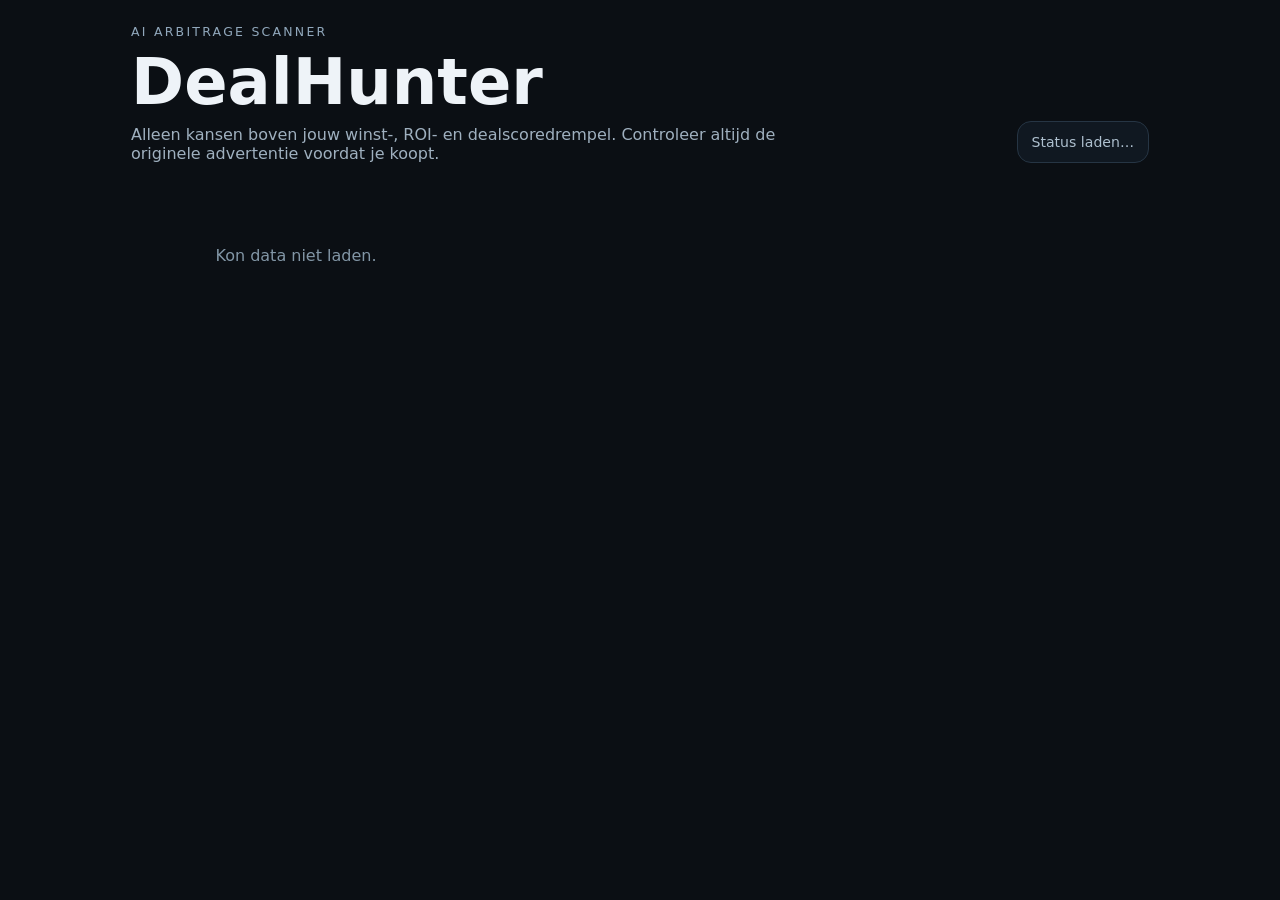
==== docs/index.html @ 93621173 "feat: add mobile DealHunter dashboard" ====
<!doctype html>
<html lang="nl">
<head>
<meta charset="utf-8">
<meta name="viewport" content="width=device-width,initial-scale=1,viewport-fit=cover">
<title>DealHunter AI</title>
<style>
:root{font-family:Inter,system-ui,-apple-system,BlinkMacSystemFont,"Segoe UI",sans-serif;color-scheme:dark;background:#0b0f14;color:#eef3f8}*{box-sizing:border-box}body{margin:0;background:#0b0f14}.wrap{max-width:1050px;margin:auto;padding:24px 16px 64px}header{display:flex;justify-content:space-between;gap:16px;align-items:end;margin-bottom:20px}.eyebrow{font-size:.78rem;text-transform:uppercase;letter-spacing:.18em;color:#91a8bc}h1{font-size:clamp(2.2rem,8vw,4rem);margin:6px 0}.sub{color:#9fb0bf;max-width:650px}.status{border:1px solid #263544;background:#101821;border-radius:14px;padding:12px 14px;color:#aec0cf;font-size:.88rem}.controls{display:flex;gap:8px;flex-wrap:wrap;margin:18px 0}.pill{border:1px solid #2c3b49;background:#111a23;color:#dce7ef;border-radius:999px;padding:9px 13px}.pill.active{background:#eef5fa;color:#10151a}.grid{display:grid;grid-template-columns:repeat(auto-fill,minmax(285px,1fr));gap:14px}.card{border:1px solid #263544;background:#121b25;border-radius:18px;padding:17px}.top{display:flex;justify-content:space-between;gap:12px}.score{font-weight:800;font-size:1.2rem;color:#78f0a4}.name{font-weight:750;margin:13px 0 4px}.match{color:#8fa3b3;font-size:.85rem}.nums{display:grid;grid-template-columns:1fr 1fr;gap:8px;margin:16px 0}.num{background:#0a1117;border-radius:12px;padding:10px}.num small{display:block;color:#8296a6}.profit{color:#78f0a4}.meta{display:flex;gap:7px;flex-wrap:wrap;font-size:.78rem;color:#9fb0bf}.badge{background:#1a2631;border-radius:999px;padding:5px 8px}.open{display:block;text-align:center;text-decoration:none;background:#eef5fa;color:#0d141a;font-weight:750;border-radius:11px;padding:11px;margin-top:15px}.empty{padding:45px 10px;text-align:center;color:#8296a6}.warn{margin-bottom:18px;border:1px solid #4a3b23;background:#231d13;color:#f4d89b;border-radius:12px;padding:11px 13px}@media(max-width:650px){header{display:block}.status{margin-top:14px;display:inline-block}}
</style>
</head>
<body><div class="wrap">
<header><div><div class="eyebrow">AI arbitrage scanner</div><h1>DealHunter</h1><div class="sub">Alleen kansen boven jouw winst-, ROI- en dealscoredrempel. Controleer altijd de originele advertentie voordat je koopt.</div></div><div class="status" id="status">Status laden…</div></header>
<div id="warning"></div><div class="controls" id="controls"></div><div class="grid" id="grid"><div class="empty">Deals laden…</div></div>
</div>
<script>
let deals=[],filter='Alles';const euro=n=>new Intl.NumberFormat('nl-NL',{style:'currency',currency:'EUR',maximumFractionDigits:0}).format(n||0);const esc=s=>String(s||'').replace(/[&<>'"]/g,c=>({'&':'&amp;','<':'&lt;','>':'&gt;',"'":'&#39;','"':'&quot;'}[c]));
function cats(){return ['Alles',...new Set(deals.map(d=>d.analysis?.category).filter(Boolean))]}
function controls(){const e=document.querySelector('#controls');e.innerHTML=cats().map(c=>`<button class="pill ${c===filter?'active':''}" data-c="${c}">${c}</button>`).join('');e.querySelectorAll('button').forEach(b=>b.onclick=()=>{filter=b.dataset.c;controls();render()})}
function render(){const rows=filter==='Alles'?deals:deals.filter(d=>d.analysis?.category===filter),e=document.querySelector('#grid');if(!rows.length){e.innerHTML='<div class="empty">Nog geen deals boven de ingestelde drempel.</div>';return}e.innerHTML=rows.map(d=>{const a=d.analysis||{};return `<article class="card"><div class="top"><span class="badge">${esc(a.category)}</span><span class="score">${a.deal_score||0}/100</span></div><div class="name">${esc(d.title)}</div><div class="match">${esc(d.matched_product)}</div><div class="nums"><div class="num"><small>Vraagprijs</small><strong>${euro(d.asking_price)}</strong></div><div class="num"><small>Waarde</small><strong>${euro(a.expected_resale)}</strong></div><div class="num"><small>Winst</small><strong class="profit">${euro(a.expected_profit)}</strong></div><div class="num"><small>ROI</small><strong>${Math.round(a.roi_percent||0)}%</strong></div></div><div class="meta"><span class="badge">Risico ${a.risk_score}/100</span><span class="badge">${esc(a.verdict)}</span><span class="badge">${a.valuation_samples||0} prijsrefs</span></div>${d.url?`<a class="open" href="${encodeURI(d.url)}" target="_blank" rel="noopener">Bekijk advertentie →</a>`:''}</article>`}).join('')}
Promise.all([fetch('./data/deals.json?'+Date.now()).then(r=>r.json()),fetch('./data/status.json?'+Date.now()).then(r=>r.json())]).then(([d,s])=>{deals=d;document.querySelector('#status').textContent=s.last_checked?`Laatste scan: ${new Date(s.last_checked).toLocaleString('nl-NL')}`:'Scanner nog niet uitgevoerd';if(s.errors?.length)document.querySelector('#warning').innerHTML=`<div class="warn">Laatste scan bevat ${s.errors.length} foutmelding(en). Bekijk Actions voor details.</div>`;controls();render()}).catch(()=>document.querySelector('#grid').innerHTML='<div class="empty">Kon data niet laden.</div>')
</script></body></html>
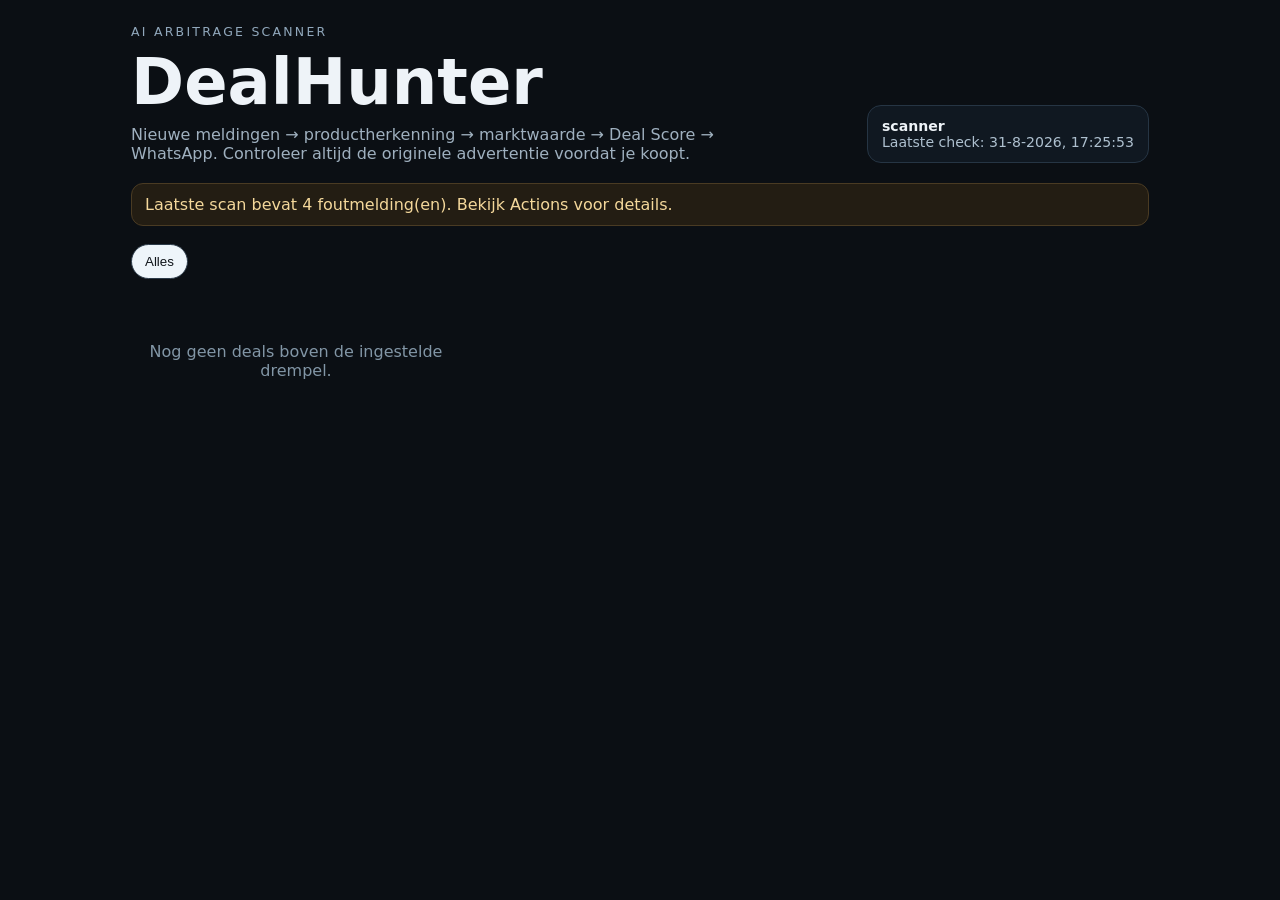
==== commit 2728dfb8: "ui: show saved-search monitor status" ====
--- a/docs/index.html
+++ b/docs/index.html
@@ -5,17 +5,17 @@
 <meta name="viewport" content="width=device-width,initial-scale=1,viewport-fit=cover">
 <title>DealHunter AI</title>
 <style>
-:root{font-family:Inter,system-ui,-apple-system,BlinkMacSystemFont,"Segoe UI",sans-serif;color-scheme:dark;background:#0b0f14;color:#eef3f8}*{box-sizing:border-box}body{margin:0;background:#0b0f14}.wrap{max-width:1050px;margin:auto;padding:24px 16px 64px}header{display:flex;justify-content:space-between;gap:16px;align-items:end;margin-bottom:20px}.eyebrow{font-size:.78rem;text-transform:uppercase;letter-spacing:.18em;color:#91a8bc}h1{font-size:clamp(2.2rem,8vw,4rem);margin:6px 0}.sub{color:#9fb0bf;max-width:650px}.status{border:1px solid #263544;background:#101821;border-radius:14px;padding:12px 14px;color:#aec0cf;font-size:.88rem}.controls{display:flex;gap:8px;flex-wrap:wrap;margin:18px 0}.pill{border:1px solid #2c3b49;background:#111a23;color:#dce7ef;border-radius:999px;padding:9px 13px}.pill.active{background:#eef5fa;color:#10151a}.grid{display:grid;grid-template-columns:repeat(auto-fill,minmax(285px,1fr));gap:14px}.card{border:1px solid #263544;background:#121b25;border-radius:18px;padding:17px}.top{display:flex;justify-content:space-between;gap:12px}.score{font-weight:800;font-size:1.2rem;color:#78f0a4}.name{font-weight:750;margin:13px 0 4px}.match{color:#8fa3b3;font-size:.85rem}.nums{display:grid;grid-template-columns:1fr 1fr;gap:8px;margin:16px 0}.num{background:#0a1117;border-radius:12px;padding:10px}.num small{display:block;color:#8296a6}.profit{color:#78f0a4}.meta{display:flex;gap:7px;flex-wrap:wrap;font-size:.78rem;color:#9fb0bf}.badge{background:#1a2631;border-radius:999px;padding:5px 8px}.open{display:block;text-align:center;text-decoration:none;background:#eef5fa;color:#0d141a;font-weight:750;border-radius:11px;padding:11px;margin-top:15px}.empty{padding:45px 10px;text-align:center;color:#8296a6}.warn{margin-bottom:18px;border:1px solid #4a3b23;background:#231d13;color:#f4d89b;border-radius:12px;padding:11px 13px}@media(max-width:650px){header{display:block}.status{margin-top:14px;display:inline-block}}
+:root{font-family:Inter,system-ui,-apple-system,BlinkMacSystemFont,"Segoe UI",sans-serif;color-scheme:dark;background:#0b0f14;color:#eef3f8}*{box-sizing:border-box}body{margin:0;background:#0b0f14}.wrap{max-width:1050px;margin:auto;padding:24px 16px 64px}header{display:flex;justify-content:space-between;gap:16px;align-items:end;margin-bottom:20px}.eyebrow{font-size:.78rem;text-transform:uppercase;letter-spacing:.18em;color:#91a8bc}h1{font-size:clamp(2.2rem,8vw,4rem);margin:6px 0}.sub{color:#9fb0bf;max-width:650px}.status{border:1px solid #263544;background:#101821;border-radius:14px;padding:12px 14px;color:#aec0cf;font-size:.88rem}.status strong{color:#eef3f8}.controls{display:flex;gap:8px;flex-wrap:wrap;margin:18px 0}.pill{border:1px solid #2c3b49;background:#111a23;color:#dce7ef;border-radius:999px;padding:9px 13px}.pill.active{background:#eef5fa;color:#10151a}.grid{display:grid;grid-template-columns:repeat(auto-fill,minmax(285px,1fr));gap:14px}.card{border:1px solid #263544;background:#121b25;border-radius:18px;padding:17px}.top{display:flex;justify-content:space-between;gap:12px}.score{font-weight:800;font-size:1.2rem;color:#78f0a4}.name{font-weight:750;margin:13px 0 4px}.match{color:#8fa3b3;font-size:.85rem}.nums{display:grid;grid-template-columns:1fr 1fr;gap:8px;margin:16px 0}.num{background:#0a1117;border-radius:12px;padding:10px}.num small{display:block;color:#8296a6}.profit{color:#78f0a4}.meta{display:flex;gap:7px;flex-wrap:wrap;font-size:.78rem;color:#9fb0bf}.badge{background:#1a2631;border-radius:999px;padding:5px 8px}.open{display:block;text-align:center;text-decoration:none;background:#eef5fa;color:#0d141a;font-weight:750;border-radius:11px;padding:11px;margin-top:15px}.empty{padding:45px 10px;text-align:center;color:#8296a6}.warn{margin-bottom:18px;border:1px solid #4a3b23;background:#231d13;color:#f4d89b;border-radius:12px;padding:11px 13px}.ok{margin-bottom:18px;border:1px solid #244234;background:#102119;color:#a9e9bf;border-radius:12px;padding:11px 13px}@media(max-width:650px){header{display:block}.status{margin-top:14px;display:inline-block}}
 </style>
 </head>
 <body><div class="wrap">
-<header><div><div class="eyebrow">AI arbitrage scanner</div><h1>DealHunter</h1><div class="sub">Alleen kansen boven jouw winst-, ROI- en dealscoredrempel. Controleer altijd de originele advertentie voordat je koopt.</div></div><div class="status" id="status">Status laden…</div></header>
+<header><div><div class="eyebrow">AI arbitrage scanner</div><h1>DealHunter</h1><div class="sub">Nieuwe meldingen → productherkenning → marktwaarde → Deal Score → WhatsApp. Controleer altijd de originele advertentie voordat je koopt.</div></div><div class="status" id="status">Status laden…</div></header>
 <div id="warning"></div><div class="controls" id="controls"></div><div class="grid" id="grid"><div class="empty">Deals laden…</div></div>
 </div>
 <script>
 let deals=[],filter='Alles';const euro=n=>new Intl.NumberFormat('nl-NL',{style:'currency',currency:'EUR',maximumFractionDigits:0}).format(n||0);const esc=s=>String(s||'').replace(/[&<>'"]/g,c=>({'&':'&amp;','<':'&lt;','>':'&gt;',"'":'&#39;','"':'&quot;'}[c]));
 function cats(){return ['Alles',...new Set(deals.map(d=>d.analysis?.category).filter(Boolean))]}
 function controls(){const e=document.querySelector('#controls');e.innerHTML=cats().map(c=>`<button class="pill ${c===filter?'active':''}" data-c="${c}">${c}</button>`).join('');e.querySelectorAll('button').forEach(b=>b.onclick=()=>{filter=b.dataset.c;controls();render()})}
-function render(){const rows=filter==='Alles'?deals:deals.filter(d=>d.analysis?.category===filter),e=document.querySelector('#grid');if(!rows.length){e.innerHTML='<div class="empty">Nog geen deals boven de ingestelde drempel.</div>';return}e.innerHTML=rows.map(d=>{const a=d.analysis||{};return `<article class="card"><div class="top"><span class="badge">${esc(a.category)}</span><span class="score">${a.deal_score||0}/100</span></div><div class="name">${esc(d.title)}</div><div class="match">${esc(d.matched_product)}</div><div class="nums"><div class="num"><small>Vraagprijs</small><strong>${euro(d.asking_price)}</strong></div><div class="num"><small>Waarde</small><strong>${euro(a.expected_resale)}</strong></div><div class="num"><small>Winst</small><strong class="profit">${euro(a.expected_profit)}</strong></div><div class="num"><small>ROI</small><strong>${Math.round(a.roi_percent||0)}%</strong></div></div><div class="meta"><span class="badge">Risico ${a.risk_score}/100</span><span class="badge">${esc(a.verdict)}</span><span class="badge">${a.valuation_samples||0} prijsrefs</span></div>${d.url?`<a class="open" href="${encodeURI(d.url)}" target="_blank" rel="noopener">Bekijk advertentie →</a>`:''}</article>`}).join('')}
-Promise.all([fetch('./data/deals.json?'+Date.now()).then(r=>r.json()),fetch('./data/status.json?'+Date.now()).then(r=>r.json())]).then(([d,s])=>{deals=d;document.querySelector('#status').textContent=s.last_checked?`Laatste scan: ${new Date(s.last_checked).toLocaleString('nl-NL')}`:'Scanner nog niet uitgevoerd';if(s.errors?.length)document.querySelector('#warning').innerHTML=`<div class="warn">Laatste scan bevat ${s.errors.length} foutmelding(en). Bekijk Actions voor details.</div>`;controls();render()}).catch(()=>document.querySelector('#grid').innerHTML='<div class="empty">Kon data niet laden.</div>')
+function render(){const rows=filter==='Alles'?deals:deals.filter(d=>d.analysis?.category===filter),e=document.querySelector('#grid');if(!rows.length){e.innerHTML='<div class="empty">Nog geen deals boven de ingestelde drempel.</div>';return}e.innerHTML=rows.map(d=>{const a=d.analysis||{};return `<article class="card"><div class="top"><span class="badge">${esc(a.category)}</span><span class="score">${a.deal_score||0}/100</span></div><div class="name">${esc(d.title)}</div><div class="match">${esc(d.matched_product)}</div><div class="nums"><div class="num"><small>Vraagprijs</small><strong>${euro(d.asking_price)}</strong></div><div class="num"><small>Waarde</small><strong>${euro(a.expected_resale)}</strong></div><div class="num"><small>Winst</small><strong class="profit">${euro(a.expected_profit)}</strong></div><div class="num"><small>ROI</small><strong>${Math.round(a.roi_percent||0)}%</strong></div></div><div class="meta"><span class="badge">Risico ${a.risk_score}/100</span><span class="badge">${esc(a.verdict)}</span><span class="badge">${a.valuation_samples||0} prijsrefs</span>${d.source?`<span class="badge">${esc(d.source)}</span>`:''}</div>${d.url?`<a class="open" href="${encodeURI(d.url)}" target="_blank" rel="noopener">Bekijk advertentie →</a>`:''}</article>`}).join('')}
+Promise.all([fetch('./data/deals.json?'+Date.now()).then(r=>r.json()),fetch('./data/status.json?'+Date.now()).then(r=>r.json())]).then(([d,s])=>{deals=d;const when=s.last_checked?new Date(s.last_checked).toLocaleString('nl-NL'):'nog niet';const src=s.configured_sources?Object.entries(s.configured_sources).filter(([,v])=>v).map(([k])=>k.toUpperCase()).join(' + '):'';document.querySelector('#status').innerHTML=`<strong>${esc(s.mode||'scanner')}</strong><br>Laatste check: ${esc(when)}${src?`<br>Bron: ${esc(src)}`:''}`;if(s.errors?.length){document.querySelector('#warning').innerHTML=`<div class="warn">Laatste scan bevat ${s.errors.length} foutmelding(en). Bekijk Actions voor details.</div>`}else if(s.mode==='saved-search-monitor'&&!src){document.querySelector('#warning').innerHTML='<div class="warn">Saved-search monitor staat klaar, maar er is nog geen mailbox of RSS-feed gekoppeld.</div>'}else if(s.mode==='saved-search-monitor'){document.querySelector('#warning').innerHTML=`<div class="ok">Monitor actief. Nieuwe bronitems: ${s.new_source_items||0}. Nog niet automatisch te prijzen: ${s.unscored_candidates||0}.</div>`}controls();render()}).catch(()=>document.querySelector('#grid').innerHTML='<div class="empty">Kon data niet laden.</div>')
 </script></body></html>
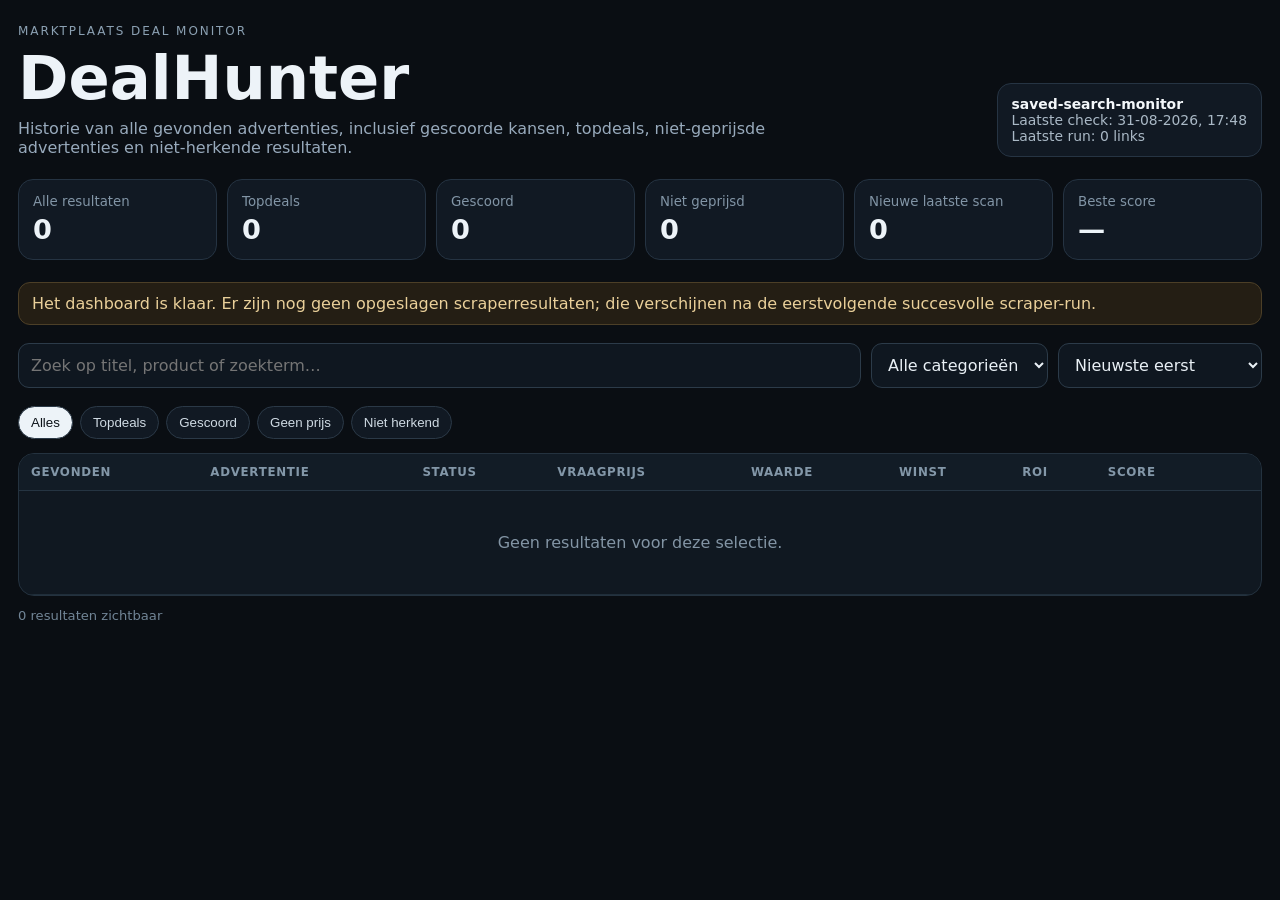
==== commit b6be8951: "feat: upgrade dashboard to show complete result history" ====
--- a/docs/index.html
+++ b/docs/index.html
@@ -3,19 +3,31 @@
 <head>
 <meta charset="utf-8">
 <meta name="viewport" content="width=device-width,initial-scale=1,viewport-fit=cover">
-<title>DealHunter AI</title>
+<title>DealHunter Dashboard</title>
 <style>
-:root{font-family:Inter,system-ui,-apple-system,BlinkMacSystemFont,"Segoe UI",sans-serif;color-scheme:dark;background:#0b0f14;color:#eef3f8}*{box-sizing:border-box}body{margin:0;background:#0b0f14}.wrap{max-width:1050px;margin:auto;padding:24px 16px 64px}header{display:flex;justify-content:space-between;gap:16px;align-items:end;margin-bottom:20px}.eyebrow{font-size:.78rem;text-transform:uppercase;letter-spacing:.18em;color:#91a8bc}h1{font-size:clamp(2.2rem,8vw,4rem);margin:6px 0}.sub{color:#9fb0bf;max-width:650px}.status{border:1px solid #263544;background:#101821;border-radius:14px;padding:12px 14px;color:#aec0cf;font-size:.88rem}.status strong{color:#eef3f8}.controls{display:flex;gap:8px;flex-wrap:wrap;margin:18px 0}.pill{border:1px solid #2c3b49;background:#111a23;color:#dce7ef;border-radius:999px;padding:9px 13px}.pill.active{background:#eef5fa;color:#10151a}.grid{display:grid;grid-template-columns:repeat(auto-fill,minmax(285px,1fr));gap:14px}.card{border:1px solid #263544;background:#121b25;border-radius:18px;padding:17px}.top{display:flex;justify-content:space-between;gap:12px}.score{font-weight:800;font-size:1.2rem;color:#78f0a4}.name{font-weight:750;margin:13px 0 4px}.match{color:#8fa3b3;font-size:.85rem}.nums{display:grid;grid-template-columns:1fr 1fr;gap:8px;margin:16px 0}.num{background:#0a1117;border-radius:12px;padding:10px}.num small{display:block;color:#8296a6}.profit{color:#78f0a4}.meta{display:flex;gap:7px;flex-wrap:wrap;font-size:.78rem;color:#9fb0bf}.badge{background:#1a2631;border-radius:999px;padding:5px 8px}.open{display:block;text-align:center;text-decoration:none;background:#eef5fa;color:#0d141a;font-weight:750;border-radius:11px;padding:11px;margin-top:15px}.empty{padding:45px 10px;text-align:center;color:#8296a6}.warn{margin-bottom:18px;border:1px solid #4a3b23;background:#231d13;color:#f4d89b;border-radius:12px;padding:11px 13px}.ok{margin-bottom:18px;border:1px solid #244234;background:#102119;color:#a9e9bf;border-radius:12px;padding:11px 13px}@media(max-width:650px){header{display:block}.status{margin-top:14px;display:inline-block}}
+:root{font-family:Inter,system-ui,-apple-system,BlinkMacSystemFont,"Segoe UI",sans-serif;color-scheme:dark;background:#0a0e13;color:#edf3f8}*{box-sizing:border-box}body{margin:0;background:#0a0e13}.wrap{max-width:1400px;margin:auto;padding:24px 18px 72px}.eyebrow{text-transform:uppercase;letter-spacing:.16em;font-size:.75rem;color:#8ba0b2}h1{font-size:clamp(2.1rem,6vw,3.8rem);margin:5px 0 6px}.sub{color:#98aabc;max-width:760px}header{display:flex;justify-content:space-between;gap:20px;align-items:end}.status{background:#111923;border:1px solid #263443;border-radius:14px;padding:12px 14px;color:#aab9c6;min-width:250px;font-size:.87rem}.status strong{color:#f3f7fa}.stats{display:grid;grid-template-columns:repeat(6,1fr);gap:10px;margin:22px 0}.stat{border:1px solid #253342;background:#111923;border-radius:15px;padding:14px}.stat small{display:block;color:#8295a6}.stat strong{display:block;font-size:1.7rem;margin-top:5px}.toolbar{display:grid;grid-template-columns:minmax(230px,1fr) auto auto;gap:10px;margin:18px 0}.input,.select{width:100%;border:1px solid #2c3b49;background:#0f1720;color:#eaf1f6;border-radius:11px;padding:11px 12px;font:inherit}.tabs{display:flex;gap:7px;flex-wrap:wrap;margin-bottom:14px}.tab{border:1px solid #2b3947;background:#111923;color:#cfdae3;border-radius:999px;padding:8px 12px;cursor:pointer}.tab.active{background:#edf3f8;color:#0d1319}.notice{border:1px solid #4c3f27;background:#241e14;color:#ead09a;border-radius:12px;padding:11px 13px;margin:14px 0}.tablewrap{border:1px solid #24323f;border-radius:16px;overflow:auto;background:#101821}table{width:100%;border-collapse:collapse;min-width:1030px}th{position:sticky;top:0;background:#121c26;text-align:left;color:#8397a8;font-size:.74rem;text-transform:uppercase;letter-spacing:.06em;padding:11px 12px;border-bottom:1px solid #253442}td{padding:12px;border-bottom:1px solid #202e3a;vertical-align:top}.title{font-weight:700;max-width:360px}.muted{color:#8598a8;font-size:.82rem;margin-top:4px}.num{white-space:nowrap}.profit{font-weight:800}.positive{color:#75e8a0}.negative{color:#ef9a9a}.badge{display:inline-block;border-radius:999px;background:#1c2935;padding:5px 8px;color:#aec0ce;font-size:.76rem;white-space:nowrap}.deal{background:#123422;color:#91f0b2}.unpriced{background:#332a17;color:#ead092}.unknown{background:#30202a;color:#e0a9c7}.link{display:inline-block;text-decoration:none;background:#edf3f8;color:#0d141a;border-radius:9px;padding:8px 10px;font-weight:700;white-space:nowrap}.empty{text-align:center;color:#8395a5;padding:42px}.foot{margin-top:12px;color:#718596;font-size:.82rem}.mobilecards{display:none}.card{border:1px solid #263443;background:#111923;border-radius:16px;padding:14px;margin-bottom:10px}.cardtop{display:flex;justify-content:space-between;gap:8px}.card h3{font-size:1rem;margin:10px 0 4px}.cardnums{display:grid;grid-template-columns:repeat(2,1fr);gap:7px;margin:11px 0}.box{background:#0b1219;border-radius:10px;padding:9px}.box small{display:block;color:#7f93a4}.box strong{display:block;margin-top:2px}@media(max-width:900px){header{display:block}.status{margin-top:14px;min-width:0}.stats{grid-template-columns:repeat(3,1fr)}.toolbar{grid-template-columns:1fr 1fr}.toolbar .input{grid-column:1/-1}.tablewrap{display:none}.mobilecards{display:block}}@media(max-width:520px){.stats{grid-template-columns:repeat(2,1fr)}.wrap{padding-left:12px;padding-right:12px}}
 </style>
 </head>
 <body><div class="wrap">
-<header><div><div class="eyebrow">AI arbitrage scanner</div><h1>DealHunter</h1><div class="sub">Nieuwe meldingen → productherkenning → marktwaarde → Deal Score → WhatsApp. Controleer altijd de originele advertentie voordat je koopt.</div></div><div class="status" id="status">Status laden…</div></header>
-<div id="warning"></div><div class="controls" id="controls"></div><div class="grid" id="grid"><div class="empty">Deals laden…</div></div>
+<header><div><div class="eyebrow">Marktplaats deal monitor</div><h1>DealHunter</h1><div class="sub">Historie van alle gevonden advertenties, inclusief gescoorde kansen, topdeals, niet-geprijsde advertenties en niet-herkende resultaten.</div></div><div class="status" id="status">Status laden…</div></header>
+<div class="stats"><div class="stat"><small>Alle resultaten</small><strong id="stTotal">0</strong></div><div class="stat"><small>Topdeals</small><strong id="stDeals">0</strong></div><div class="stat"><small>Gescoord</small><strong id="stScored">0</strong></div><div class="stat"><small>Niet geprijsd</small><strong id="stUnpriced">0</strong></div><div class="stat"><small>Nieuwe laatste scan</small><strong id="stNew">0</strong></div><div class="stat"><small>Beste score</small><strong id="stBest">—</strong></div></div>
+<div id="notice"></div>
+<div class="toolbar"><input class="input" id="search" placeholder="Zoek op titel, product of zoekterm…"><select class="select" id="category"><option value="Alles">Alle categorieën</option></select><select class="select" id="sort"><option value="newest">Nieuwste eerst</option><option value="score">Hoogste Deal Score</option><option value="profit">Hoogste winst</option><option value="price-low">Laagste prijs</option></select></div>
+<div class="tabs" id="tabs"></div>
+<div class="tablewrap"><table><thead><tr><th>Gevonden</th><th>Advertentie</th><th>Status</th><th>Vraagprijs</th><th>Waarde</th><th>Winst</th><th>ROI</th><th>Score</th><th></th></tr></thead><tbody id="tbody"></tbody></table></div>
+<div class="mobilecards" id="cards"></div><div class="foot" id="foot"></div>
 </div>
 <script>
-let deals=[],filter='Alles';const euro=n=>new Intl.NumberFormat('nl-NL',{style:'currency',currency:'EUR',maximumFractionDigits:0}).format(n||0);const esc=s=>String(s||'').replace(/[&<>'"]/g,c=>({'&':'&amp;','<':'&lt;','>':'&gt;',"'":'&#39;','"':'&quot;'}[c]));
-function cats(){return ['Alles',...new Set(deals.map(d=>d.analysis?.category).filter(Boolean))]}
-function controls(){const e=document.querySelector('#controls');e.innerHTML=cats().map(c=>`<button class="pill ${c===filter?'active':''}" data-c="${c}">${c}</button>`).join('');e.querySelectorAll('button').forEach(b=>b.onclick=()=>{filter=b.dataset.c;controls();render()})}
-function render(){const rows=filter==='Alles'?deals:deals.filter(d=>d.analysis?.category===filter),e=document.querySelector('#grid');if(!rows.length){e.innerHTML='<div class="empty">Nog geen deals boven de ingestelde drempel.</div>';return}e.innerHTML=rows.map(d=>{const a=d.analysis||{};return `<article class="card"><div class="top"><span class="badge">${esc(a.category)}</span><span class="score">${a.deal_score||0}/100</span></div><div class="name">${esc(d.title)}</div><div class="match">${esc(d.matched_product)}</div><div class="nums"><div class="num"><small>Vraagprijs</small><strong>${euro(d.asking_price)}</strong></div><div class="num"><small>Waarde</small><strong>${euro(a.expected_resale)}</strong></div><div class="num"><small>Winst</small><strong class="profit">${euro(a.expected_profit)}</strong></div><div class="num"><small>ROI</small><strong>${Math.round(a.roi_percent||0)}%</strong></div></div><div class="meta"><span class="badge">Risico ${a.risk_score}/100</span><span class="badge">${esc(a.verdict)}</span><span class="badge">${a.valuation_samples||0} prijsrefs</span>${d.source?`<span class="badge">${esc(d.source)}</span>`:''}</div>${d.url?`<a class="open" href="${encodeURI(d.url)}" target="_blank" rel="noopener">Bekijk advertentie →</a>`:''}</article>`}).join('')}
-Promise.all([fetch('./data/deals.json?'+Date.now()).then(r=>r.json()),fetch('./data/status.json?'+Date.now()).then(r=>r.json())]).then(([d,s])=>{deals=d;const when=s.last_checked?new Date(s.last_checked).toLocaleString('nl-NL'):'nog niet';const src=s.configured_sources?Object.entries(s.configured_sources).filter(([,v])=>v).map(([k])=>k.toUpperCase()).join(' + '):'';document.querySelector('#status').innerHTML=`<strong>${esc(s.mode||'scanner')}</strong><br>Laatste check: ${esc(when)}${src?`<br>Bron: ${esc(src)}`:''}`;if(s.errors?.length){document.querySelector('#warning').innerHTML=`<div class="warn">Laatste scan bevat ${s.errors.length} foutmelding(en). Bekijk Actions voor details.</div>`}else if(s.mode==='saved-search-monitor'&&!src){document.querySelector('#warning').innerHTML='<div class="warn">Saved-search monitor staat klaar, maar er is nog geen mailbox of RSS-feed gekoppeld.</div>'}else if(s.mode==='saved-search-monitor'){document.querySelector('#warning').innerHTML=`<div class="ok">Monitor actief. Nieuwe bronitems: ${s.new_source_items||0}. Nog niet automatisch te prijzen: ${s.unscored_candidates||0}.</div>`}controls();render()}).catch(()=>document.querySelector('#grid').innerHTML='<div class="empty">Kon data niet laden.</div>')
+let results=[],status={},active='all';
+const euro=n=>n==null?'—':new Intl.NumberFormat('nl-NL',{style:'currency',currency:'EUR',maximumFractionDigits:0}).format(n);
+const esc=s=>String(s??'').replace(/[&<>'"]/g,c=>({'&':'&amp;','<':'&lt;','>':'&gt;',"'":'&#39;','"':'&quot;'}[c]));
+const date=s=>s?new Date(s).toLocaleString('nl-NL',{dateStyle:'short',timeStyle:'short'}):'—';
+function badge(r){if(r.is_deal)return '<span class="badge deal">TOPDEAL</span>';if(r.result_status==='scored')return '<span class="badge">Gescoord</span>';if(r.result_status==='unpriced')return '<span class="badge unpriced">Geen vaste prijs</span>';if(r.result_status==='unrecognized')return '<span class="badge unknown">Niet herkend</span>';return `<span class="badge">${esc(r.result_status||'nieuw')}</span>`}
+function statsRender(){const scored=results.filter(r=>r.analysis),deals=results.filter(r=>r.is_deal),unpriced=results.filter(r=>r.result_status==='unpriced'),best=Math.max(0,...scored.map(r=>r.analysis?.deal_score||0));document.querySelector('#stTotal').textContent=results.length;document.querySelector('#stDeals').textContent=deals.length;document.querySelector('#stScored').textContent=scored.length;document.querySelector('#stUnpriced').textContent=unpriced.length;document.querySelector('#stNew').textContent=status.new_ads_seen||status.new_results_saved||0;document.querySelector('#stBest').textContent=best?best+'/100':'—'}
+function tabsRender(){const defs=[['all','Alles'],['deal','Topdeals'],['scored','Gescoord'],['unpriced','Geen prijs'],['unrecognized','Niet herkend']];document.querySelector('#tabs').innerHTML=defs.map(([k,l])=>`<button class="tab ${active===k?'active':''}" data-k="${k}">${l}</button>`).join('');document.querySelectorAll('.tab').forEach(b=>b.onclick=()=>{active=b.dataset.k;tabsRender();render()})}
+function categories(){const vals=[...new Set(results.map(r=>r.analysis?.category||r.category_hint).filter(Boolean))].sort();document.querySelector('#category').innerHTML='<option value="Alles">Alle categorieën</option>'+vals.map(v=>`<option value="${esc(v)}">${esc(v)}</option>`).join('')}
+function filtered(){const q=document.querySelector('#search').value.trim().toLowerCase(),cat=document.querySelector('#category').value,sort=document.querySelector('#sort').value;let rows=results.filter(r=>active==='all'||(active==='deal'&&r.is_deal)||(active==='scored'&&r.analysis)||(active==='unpriced'&&r.result_status==='unpriced')||(active==='unrecognized'&&r.result_status==='unrecognized'));if(q)rows=rows.filter(r=>[r.title,r.matched_product,r.query,r.description].some(x=>String(x||'').toLowerCase().includes(q)));if(cat!=='Alles')rows=rows.filter(r=>(r.analysis?.category||r.category_hint)===cat);rows=[...rows];if(sort==='score')rows.sort((a,b)=>(b.analysis?.deal_score||-1)-(a.analysis?.deal_score||-1));else if(sort==='profit')rows.sort((a,b)=>(b.analysis?.expected_profit||-99999)-(a.analysis?.expected_profit||-99999));else if(sort==='price-low')rows.sort((a,b)=>(a.asking_price??9999999)-(b.asking_price??9999999));else rows.sort((a,b)=>String(b.found_at||'').localeCompare(String(a.found_at||'')));return rows}
+function render(){const rows=filtered();const tbody=document.querySelector('#tbody'),cards=document.querySelector('#cards');if(!rows.length){tbody.innerHTML='<tr><td colspan="9" class="empty">Geen resultaten voor deze selectie.</td></tr>';cards.innerHTML='<div class="empty">Geen resultaten voor deze selectie.</div>';document.querySelector('#foot').textContent='0 resultaten zichtbaar';return}tbody.innerHTML=rows.map(r=>{const a=r.analysis||{},p=a.expected_profit;return `<tr><td class="num">${esc(date(r.found_at))}<div class="muted">${esc(r.query||'')}</div></td><td><div class="title">${esc(r.title)}</div><div class="muted">${esc(r.matched_product||'Niet automatisch herkend')}</div></td><td>${badge(r)}</td><td class="num">${euro(r.asking_price)}</td><td class="num">${euro(a.expected_resale)}</td><td class="num profit ${p>0?'positive':p<0?'negative':''}">${euro(p)}</td><td class="num">${a.roi_percent!=null?Math.round(a.roi_percent)+'%':'—'}</td><td class="num">${a.deal_score!=null?`<strong>${a.deal_score}/100</strong>`:'—'}</td><td>${r.url?`<a class="link" href="${encodeURI(r.url)}" target="_blank" rel="noopener">Open →</a>`:''}</td></tr>`}).join('');cards.innerHTML=rows.map(r=>{const a=r.analysis||{},p=a.expected_profit;return `<article class="card"><div class="cardtop">${badge(r)}<strong>${a.deal_score!=null?a.deal_score+'/100':'—'}</strong></div><h3>${esc(r.title)}</h3><div class="muted">${esc(r.matched_product||r.query||'Niet herkend')} · ${esc(date(r.found_at))}</div><div class="cardnums"><div class="box"><small>Vraagprijs</small><strong>${euro(r.asking_price)}</strong></div><div class="box"><small>Waarde</small><strong>${euro(a.expected_resale)}</strong></div><div class="box"><small>Winst</small><strong class="${p>0?'positive':p<0?'negative':''}">${euro(p)}</strong></div><div class="box"><small>ROI</small><strong>${a.roi_percent!=null?Math.round(a.roi_percent)+'%':'—'}</strong></div></div>${r.url?`<a class="link" href="${encodeURI(r.url)}" target="_blank" rel="noopener">Bekijk advertentie →</a>`:''}</article>`}).join('');document.querySelector('#foot').textContent=`${rows.length} van ${results.length} opgeslagen resultaten zichtbaar`}
+async function load(){const stamp=Date.now();try{const [rr,sr]=await Promise.all([fetch('./data/results.json?'+stamp).then(r=>r.ok?r.json():[]),fetch('./data/status.json?'+stamp).then(r=>r.ok?r.json():{})]);results=Array.isArray(rr)?rr:[];status=sr||{};const when=status.last_checked?date(status.last_checked):'nog niet uitgevoerd';document.querySelector('#status').innerHTML=`<strong>${esc(status.mode||'DealHunter')}</strong><br>Laatste check: ${esc(when)}<br>Laatste run: ${status.links_fetched||0} links`;if(status.errors?.length)document.querySelector('#notice').innerHTML=`<div class="notice">Laatste run bevat ${status.errors.length} foutmelding(en). Bekijk GitHub Actions voor details.</div>`;else if(!results.length)document.querySelector('#notice').innerHTML='<div class="notice">Het dashboard is klaar. Er zijn nog geen opgeslagen scraperresultaten; die verschijnen na de eerstvolgende succesvolle scraper-run.</div>';statsRender();categories();tabsRender();render()}catch(e){document.querySelector('#notice').innerHTML='<div class="notice">Dashboarddata kon niet worden geladen.</div>'}}
+document.querySelector('#search').addEventListener('input',render);document.querySelector('#category').addEventListener('change',render);document.querySelector('#sort').addEventListener('change',render);load();setInterval(load,60000);
 </script></body></html>
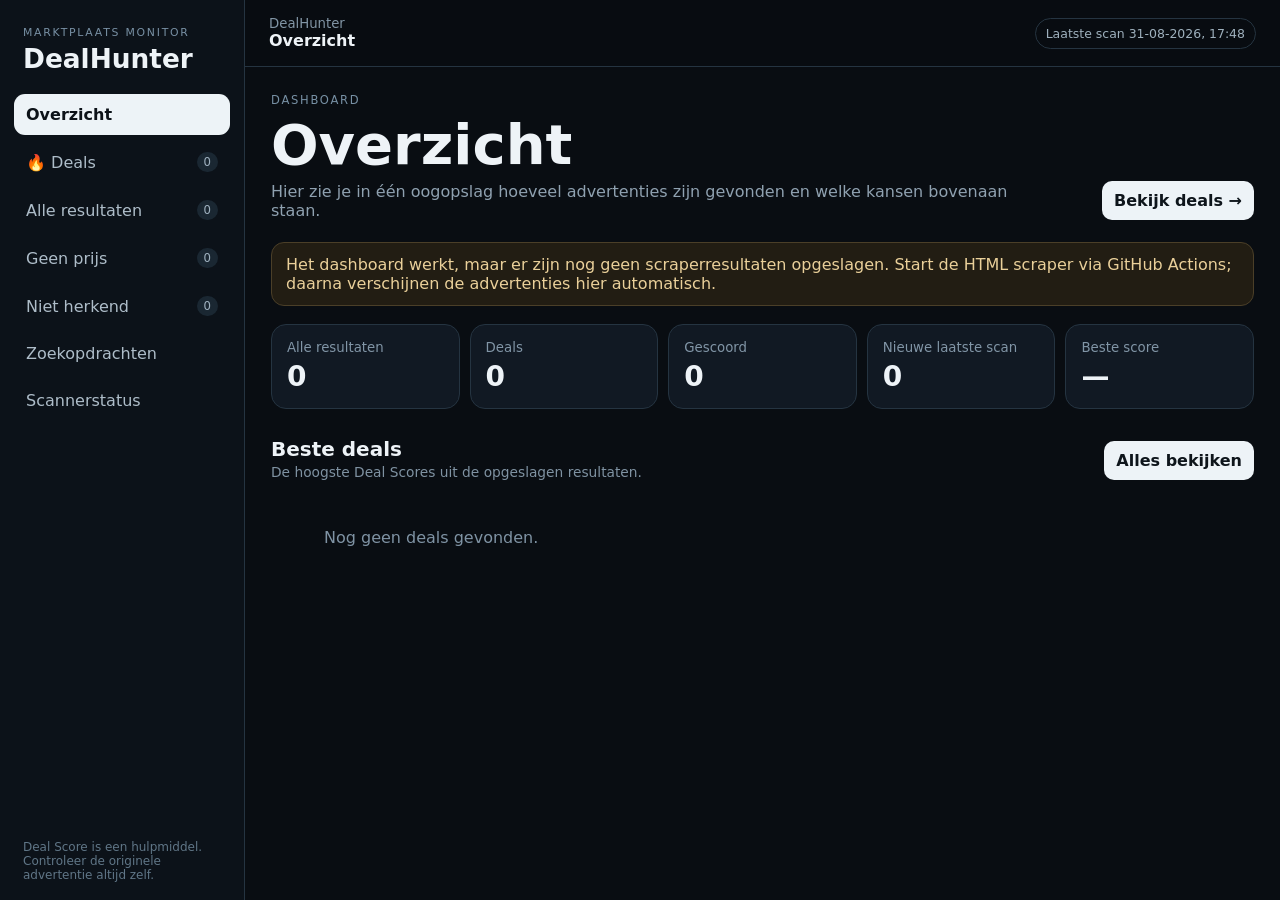
==== commit 01dfa188: "feat: add dashboard navigation for deals and search results" ====
--- a/docs/index.html
+++ b/docs/index.html
@@ -3,31 +3,96 @@
 <head>
 <meta charset="utf-8">
 <meta name="viewport" content="width=device-width,initial-scale=1,viewport-fit=cover">
-<title>DealHunter Dashboard</title>
+<title>DealHunter</title>
 <style>
-:root{font-family:Inter,system-ui,-apple-system,BlinkMacSystemFont,"Segoe UI",sans-serif;color-scheme:dark;background:#0a0e13;color:#edf3f8}*{box-sizing:border-box}body{margin:0;background:#0a0e13}.wrap{max-width:1400px;margin:auto;padding:24px 18px 72px}.eyebrow{text-transform:uppercase;letter-spacing:.16em;font-size:.75rem;color:#8ba0b2}h1{font-size:clamp(2.1rem,6vw,3.8rem);margin:5px 0 6px}.sub{color:#98aabc;max-width:760px}header{display:flex;justify-content:space-between;gap:20px;align-items:end}.status{background:#111923;border:1px solid #263443;border-radius:14px;padding:12px 14px;color:#aab9c6;min-width:250px;font-size:.87rem}.status strong{color:#f3f7fa}.stats{display:grid;grid-template-columns:repeat(6,1fr);gap:10px;margin:22px 0}.stat{border:1px solid #253342;background:#111923;border-radius:15px;padding:14px}.stat small{display:block;color:#8295a6}.stat strong{display:block;font-size:1.7rem;margin-top:5px}.toolbar{display:grid;grid-template-columns:minmax(230px,1fr) auto auto;gap:10px;margin:18px 0}.input,.select{width:100%;border:1px solid #2c3b49;background:#0f1720;color:#eaf1f6;border-radius:11px;padding:11px 12px;font:inherit}.tabs{display:flex;gap:7px;flex-wrap:wrap;margin-bottom:14px}.tab{border:1px solid #2b3947;background:#111923;color:#cfdae3;border-radius:999px;padding:8px 12px;cursor:pointer}.tab.active{background:#edf3f8;color:#0d1319}.notice{border:1px solid #4c3f27;background:#241e14;color:#ead09a;border-radius:12px;padding:11px 13px;margin:14px 0}.tablewrap{border:1px solid #24323f;border-radius:16px;overflow:auto;background:#101821}table{width:100%;border-collapse:collapse;min-width:1030px}th{position:sticky;top:0;background:#121c26;text-align:left;color:#8397a8;font-size:.74rem;text-transform:uppercase;letter-spacing:.06em;padding:11px 12px;border-bottom:1px solid #253442}td{padding:12px;border-bottom:1px solid #202e3a;vertical-align:top}.title{font-weight:700;max-width:360px}.muted{color:#8598a8;font-size:.82rem;margin-top:4px}.num{white-space:nowrap}.profit{font-weight:800}.positive{color:#75e8a0}.negative{color:#ef9a9a}.badge{display:inline-block;border-radius:999px;background:#1c2935;padding:5px 8px;color:#aec0ce;font-size:.76rem;white-space:nowrap}.deal{background:#123422;color:#91f0b2}.unpriced{background:#332a17;color:#ead092}.unknown{background:#30202a;color:#e0a9c7}.link{display:inline-block;text-decoration:none;background:#edf3f8;color:#0d141a;border-radius:9px;padding:8px 10px;font-weight:700;white-space:nowrap}.empty{text-align:center;color:#8395a5;padding:42px}.foot{margin-top:12px;color:#718596;font-size:.82rem}.mobilecards{display:none}.card{border:1px solid #263443;background:#111923;border-radius:16px;padding:14px;margin-bottom:10px}.cardtop{display:flex;justify-content:space-between;gap:8px}.card h3{font-size:1rem;margin:10px 0 4px}.cardnums{display:grid;grid-template-columns:repeat(2,1fr);gap:7px;margin:11px 0}.box{background:#0b1219;border-radius:10px;padding:9px}.box small{display:block;color:#7f93a4}.box strong{display:block;margin-top:2px}@media(max-width:900px){header{display:block}.status{margin-top:14px;min-width:0}.stats{grid-template-columns:repeat(3,1fr)}.toolbar{grid-template-columns:1fr 1fr}.toolbar .input{grid-column:1/-1}.tablewrap{display:none}.mobilecards{display:block}}@media(max-width:520px){.stats{grid-template-columns:repeat(2,1fr)}.wrap{padding-left:12px;padding-right:12px}}
+:root{font-family:Inter,system-ui,-apple-system,BlinkMacSystemFont,"Segoe UI",sans-serif;color-scheme:dark;background:#090d12;color:#eef3f7;--panel:#111923;--panel2:#0d151d;--line:#253441;--muted:#8fa2b2;--good:#78e6a1;--warn:#e7ca8d;--bad:#e39aad}*{box-sizing:border-box}html{scroll-behavior:smooth}body{margin:0;background:#090d12;color:#eef3f7}button,input,select{font:inherit}.app{display:grid;grid-template-columns:245px minmax(0,1fr);min-height:100vh}.side{border-right:1px solid var(--line);background:#0c1219;padding:22px 14px;position:sticky;top:0;height:100vh}.brand{padding:4px 9px 20px}.brand small{display:block;text-transform:uppercase;letter-spacing:.16em;color:#7890a4;font-size:.68rem}.brand strong{display:block;font-size:1.65rem;margin-top:4px}.nav{display:grid;gap:6px}.nav a{text-decoration:none;color:#aebdc9;padding:11px 12px;border-radius:11px;display:flex;justify-content:space-between;align-items:center;gap:8px}.nav a:hover{background:#141f29}.nav a.active{background:#edf3f7;color:#0c1218;font-weight:800}.count{font-size:.73rem;border-radius:999px;background:#1a2732;padding:3px 7px;color:#9fb1bf}.nav a.active .count{background:#d5dfe6;color:#15202a}.sidefoot{position:absolute;left:14px;right:14px;bottom:18px;color:#607687;font-size:.75rem;padding:0 9px}.main{min-width:0}.topbar{display:flex;justify-content:space-between;align-items:center;gap:16px;border-bottom:1px solid var(--line);padding:16px 24px;position:sticky;top:0;background:rgba(9,13,18,.94);backdrop-filter:blur(10px);z-index:5}.topbar .where{font-size:.83rem;color:#8296a6}.topbar .where strong{display:block;font-size:1rem;color:#eef3f7}.health{font-size:.78rem;border:1px solid var(--line);border-radius:999px;padding:7px 10px;color:#9eb0bd}.content{max-width:1420px;padding:26px 26px 72px}.view{display:none}.view.active{display:block}.hero{display:flex;justify-content:space-between;gap:22px;align-items:end;margin-bottom:22px}.eyebrow{text-transform:uppercase;letter-spacing:.15em;font-size:.72rem;color:#7790a4}.hero h1{font-size:clamp(2rem,5vw,3.5rem);margin:5px 0}.hero p{max-width:760px;color:#8fa1b0;margin:0}.action{display:inline-block;text-decoration:none;background:#edf3f7;color:#0e151b;border-radius:10px;padding:10px 12px;font-weight:800;white-space:nowrap}.stats{display:grid;grid-template-columns:repeat(5,minmax(0,1fr));gap:10px;margin:18px 0 24px}.stat{background:var(--panel);border:1px solid var(--line);border-radius:15px;padding:15px}.stat small{display:block;color:#8195a6}.stat strong{display:block;font-size:1.75rem;margin-top:5px}.notice{background:#221d13;border:1px solid #4b3f28;color:#ead09a;border-radius:13px;padding:12px 14px;margin:14px 0}.oknotice{background:#102219;border-color:#244534;color:#a8e5bd}.sectiontitle{display:flex;justify-content:space-between;align-items:end;gap:14px;margin:28px 0 12px}.sectiontitle h2{margin:0;font-size:1.25rem}.sectiontitle p{margin:3px 0 0;color:#7f92a2;font-size:.86rem}.toolbar{display:grid;grid-template-columns:minmax(240px,1fr) 190px 190px;gap:9px;margin:14px 0}.input,.select{width:100%;border:1px solid #2a3a48;background:#0d151d;color:#edf3f7;border-radius:10px;padding:10px 11px}.tablewrap{border:1px solid var(--line);background:var(--panel);border-radius:15px;overflow:auto}.resultsTable{width:100%;border-collapse:collapse;min-width:1010px}.resultsTable th{position:sticky;top:0;background:#121d27;text-align:left;color:#7e93a5;font-size:.7rem;text-transform:uppercase;letter-spacing:.06em;padding:10px 11px;border-bottom:1px solid var(--line)}.resultsTable td{padding:11px;border-bottom:1px solid #1f2d38;vertical-align:top}.title{font-weight:750;max-width:360px}.muted{color:#8194a4;font-size:.79rem;margin-top:4px}.num{white-space:nowrap}.positive{color:var(--good);font-weight:800}.negative{color:#ef9e9e;font-weight:800}.badge{display:inline-block;border-radius:999px;background:#1a2834;padding:5px 8px;color:#abc0ce;font-size:.73rem;white-space:nowrap}.deal{background:#123523;color:#94efb3}.unpriced{background:#352d18;color:#ead08d}.unknown{background:#34222c;color:#dfa9c3}.cards{display:none}.card{background:var(--panel);border:1px solid var(--line);border-radius:15px;padding:14px;margin-bottom:10px}.cardtop{display:flex;justify-content:space-between;gap:10px}.card h3{font-size:1rem;margin:10px 0 3px}.cardnums{display:grid;grid-template-columns:repeat(2,1fr);gap:7px;margin:11px 0}.box{background:#0a1118;border-radius:9px;padding:8px}.box small{display:block;color:#7890a2}.empty{padding:36px;text-align:center;color:#7f93a4}.foot{margin-top:9px;color:#667d8f;font-size:.78rem}.dealgrid{display:grid;grid-template-columns:repeat(auto-fill,minmax(285px,1fr));gap:11px}.dealcard{background:var(--panel);border:1px solid var(--line);border-radius:16px;padding:15px}.dealcard .score{font-size:1.25rem;font-weight:900;color:var(--good)}.dealcard h3{margin:10px 0 4px;font-size:1rem}.searchgrid{display:grid;grid-template-columns:repeat(auto-fill,minmax(245px,1fr));gap:10px}.searchcard{background:var(--panel);border:1px solid var(--line);border-radius:14px;padding:14px}.searchcard h3{margin:0 0 4px}.searchcard code{display:block;color:#96aab9;margin:7px 0 13px;word-break:break-word}.statusgrid{display:grid;grid-template-columns:repeat(2,minmax(0,1fr));gap:10px}.statuscard{background:var(--panel);border:1px solid var(--line);border-radius:14px;padding:15px}.statuscard h3{margin:0 0 12px}.kv{display:grid;grid-template-columns:1fr auto;gap:9px;padding:8px 0;border-bottom:1px solid #1e2b36}.kv:last-child{border-bottom:0}.kv span:first-child{color:#8296a6}.errors{white-space:pre-wrap;color:#e5b0b7;font-size:.85rem}.mobileMenu{display:none}
+@media(max-width:980px){.app{display:block}.side{position:static;height:auto;border-right:0;border-bottom:1px solid var(--line);padding:12px}.brand{padding:3px 5px 10px}.sidefoot{display:none}.nav{display:flex;overflow:auto;gap:5px}.nav a{white-space:nowrap;padding:9px 10px}.topbar{top:0;padding:12px 14px}.content{padding:20px 14px 60px}.stats{grid-template-columns:repeat(3,1fr)}.hero{display:block}.hero .action{margin-top:13px}.toolbar{grid-template-columns:1fr 1fr}.toolbar .input{grid-column:1/-1}.tablewrap{display:none}.cards{display:block}.statusgrid{grid-template-columns:1fr}}
+@media(max-width:560px){.stats{grid-template-columns:repeat(2,1fr)}.stat strong{font-size:1.4rem}.topbar .health{display:none}.nav .count{display:none}}
 </style>
 </head>
-<body><div class="wrap">
-<header><div><div class="eyebrow">Marktplaats deal monitor</div><h1>DealHunter</h1><div class="sub">Historie van alle gevonden advertenties, inclusief gescoorde kansen, topdeals, niet-geprijsde advertenties en niet-herkende resultaten.</div></div><div class="status" id="status">Status laden…</div></header>
-<div class="stats"><div class="stat"><small>Alle resultaten</small><strong id="stTotal">0</strong></div><div class="stat"><small>Topdeals</small><strong id="stDeals">0</strong></div><div class="stat"><small>Gescoord</small><strong id="stScored">0</strong></div><div class="stat"><small>Niet geprijsd</small><strong id="stUnpriced">0</strong></div><div class="stat"><small>Nieuwe laatste scan</small><strong id="stNew">0</strong></div><div class="stat"><small>Beste score</small><strong id="stBest">—</strong></div></div>
-<div id="notice"></div>
-<div class="toolbar"><input class="input" id="search" placeholder="Zoek op titel, product of zoekterm…"><select class="select" id="category"><option value="Alles">Alle categorieën</option></select><select class="select" id="sort"><option value="newest">Nieuwste eerst</option><option value="score">Hoogste Deal Score</option><option value="profit">Hoogste winst</option><option value="price-low">Laagste prijs</option></select></div>
-<div class="tabs" id="tabs"></div>
-<div class="tablewrap"><table><thead><tr><th>Gevonden</th><th>Advertentie</th><th>Status</th><th>Vraagprijs</th><th>Waarde</th><th>Winst</th><th>ROI</th><th>Score</th><th></th></tr></thead><tbody id="tbody"></tbody></table></div>
-<div class="mobilecards" id="cards"></div><div class="foot" id="foot"></div>
+<body>
+<div class="app">
+  <aside class="side">
+    <div class="brand"><small>Marktplaats monitor</small><strong>DealHunter</strong></div>
+    <nav class="nav" id="nav">
+      <a href="#overzicht" data-view="overzicht">Overzicht</a>
+      <a href="#deals" data-view="deals">🔥 Deals <span class="count" id="navDeals">0</span></a>
+      <a href="#resultaten" data-view="resultaten">Alle resultaten <span class="count" id="navAll">0</span></a>
+      <a href="#geen-prijs" data-view="geen-prijs">Geen prijs <span class="count" id="navUnpriced">0</span></a>
+      <a href="#niet-herkend" data-view="niet-herkend">Niet herkend <span class="count" id="navUnknown">0</span></a>
+      <a href="#zoekopdrachten" data-view="zoekopdrachten">Zoekopdrachten</a>
+      <a href="#status" data-view="status">Scannerstatus</a>
+    </nav>
+    <div class="sidefoot">Deal Score is een hulpmiddel. Controleer de originele advertentie altijd zelf.</div>
+  </aside>
+
+  <main class="main">
+    <div class="topbar"><div class="where"><span>DealHunter</span><strong id="viewTitle">Overzicht</strong></div><div class="health" id="health">Scannerstatus laden…</div></div>
+    <div class="content">
+      <section class="view" id="view-overzicht">
+        <div class="hero"><div><div class="eyebrow">Dashboard</div><h1>Overzicht</h1><p>Hier zie je in één oogopslag hoeveel advertenties zijn gevonden en welke kansen bovenaan staan.</p></div><a class="action" href="#deals">Bekijk deals →</a></div>
+        <div id="overviewNotice"></div>
+        <div class="stats">
+          <div class="stat"><small>Alle resultaten</small><strong id="stTotal">0</strong></div>
+          <div class="stat"><small>Deals</small><strong id="stDeals">0</strong></div>
+          <div class="stat"><small>Gescoord</small><strong id="stScored">0</strong></div>
+          <div class="stat"><small>Nieuwe laatste scan</small><strong id="stNew">0</strong></div>
+          <div class="stat"><small>Beste score</small><strong id="stBest">—</strong></div>
+        </div>
+        <div class="sectiontitle"><div><h2>Beste deals</h2><p>De hoogste Deal Scores uit de opgeslagen resultaten.</p></div><a href="#deals" class="action">Alles bekijken</a></div>
+        <div class="dealgrid" id="overviewDeals"></div>
+      </section>
+
+      <section class="view" id="view-deals">
+        <div class="hero"><div><div class="eyebrow">Koopkansen</div><h1>Deals</h1><p>Alleen advertenties die voldoen aan de ingestelde minimumscore, winst en ROI.</p></div></div>
+        <div id="dealsContainer" class="dealgrid"></div>
+      </section>
+
+      <section class="view" id="view-resultaten">
+        <div class="hero"><div><div class="eyebrow">Scraperhistorie</div><h1>Alle resultaten</h1><p>Alles wat DealHunter heeft gevonden, ook wanneer het geen deal is.</p></div></div>
+        <div id="resultsHost"></div>
+      </section>
+
+      <section class="view" id="view-geen-prijs">
+        <div class="hero"><div><div class="eyebrow">Kandidaten</div><h1>Geen vaste prijs</h1><p>Advertenties met bijvoorbeeld “Bieden” of “Zie omschrijving”. Deze zijn nog niet automatisch doorgerekend.</p></div></div>
+        <div id="unpricedHost"></div>
+      </section>
+
+      <section class="view" id="view-niet-herkend">
+        <div class="hero"><div><div class="eyebrow">Productherkenning</div><h1>Niet herkend</h1><p>Deze resultaten zijn gevonden, maar DealHunter kon het exacte product nog niet betrouwbaar koppelen.</p></div></div>
+        <div id="unknownHost"></div>
+      </section>
+
+      <section class="view" id="view-zoekopdrachten">
+        <div class="hero"><div><div class="eyebrow">Scannerconfiguratie</div><h1>Zoekopdrachten</h1><p>Dit zijn de zoektermen die de HTML-scraper gebruikt. Per zoekopdracht worden alleen de nieuwste resultaten bekeken.</p></div></div>
+        <div class="searchgrid" id="searchGrid"></div>
+      </section>
+
+      <section class="view" id="view-status">
+        <div class="hero"><div><div class="eyebrow">Techniek</div><h1>Scannerstatus</h1><p>Hier zie je of de scraper daadwerkelijk draait en wat de laatste run heeft opgeleverd.</p></div></div>
+        <div class="statusgrid" id="statusGrid"></div>
+      </section>
+    </div>
+  </main>
 </div>
 <script>
-let results=[],status={},active='all';
+let results=[],status={},searchConfig={searches:[]};
+const $=s=>document.querySelector(s);
+const esc=s=>String(s??'').replace(/[&<>\"']/g,c=>({'&':'&amp;','<':'&lt;','>':'&gt;','\"':'&quot;',"'":'&#39;'}[c]));
 const euro=n=>n==null?'—':new Intl.NumberFormat('nl-NL',{style:'currency',currency:'EUR',maximumFractionDigits:0}).format(n);
-const esc=s=>String(s??'').replace(/[&<>'"]/g,c=>({'&':'&amp;','<':'&lt;','>':'&gt;',"'":'&#39;','"':'&quot;'}[c]));
-const date=s=>s?new Date(s).toLocaleString('nl-NL',{dateStyle:'short',timeStyle:'short'}):'—';
+const dt=s=>s?new Date(s).toLocaleString('nl-NL',{dateStyle:'short',timeStyle:'short'}):'—';
+const mpSearch=q=>`https://www.marktplaats.nl/q/${encodeURIComponent(q)}/?sortBy=SORT_INDEX&sortOrder=DECREASING`;
 function badge(r){if(r.is_deal)return '<span class="badge deal">TOPDEAL</span>';if(r.result_status==='scored')return '<span class="badge">Gescoord</span>';if(r.result_status==='unpriced')return '<span class="badge unpriced">Geen vaste prijs</span>';if(r.result_status==='unrecognized')return '<span class="badge unknown">Niet herkend</span>';return `<span class="badge">${esc(r.result_status||'nieuw')}</span>`}
-function statsRender(){const scored=results.filter(r=>r.analysis),deals=results.filter(r=>r.is_deal),unpriced=results.filter(r=>r.result_status==='unpriced'),best=Math.max(0,...scored.map(r=>r.analysis?.deal_score||0));document.querySelector('#stTotal').textContent=results.length;document.querySelector('#stDeals').textContent=deals.length;document.querySelector('#stScored').textContent=scored.length;document.querySelector('#stUnpriced').textContent=unpriced.length;document.querySelector('#stNew').textContent=status.new_ads_seen||status.new_results_saved||0;document.querySelector('#stBest').textContent=best?best+'/100':'—'}
-function tabsRender(){const defs=[['all','Alles'],['deal','Topdeals'],['scored','Gescoord'],['unpriced','Geen prijs'],['unrecognized','Niet herkend']];document.querySelector('#tabs').innerHTML=defs.map(([k,l])=>`<button class="tab ${active===k?'active':''}" data-k="${k}">${l}</button>`).join('');document.querySelectorAll('.tab').forEach(b=>b.onclick=()=>{active=b.dataset.k;tabsRender();render()})}
-function categories(){const vals=[...new Set(results.map(r=>r.analysis?.category||r.category_hint).filter(Boolean))].sort();document.querySelector('#category').innerHTML='<option value="Alles">Alle categorieën</option>'+vals.map(v=>`<option value="${esc(v)}">${esc(v)}</option>`).join('')}
-function filtered(){const q=document.querySelector('#search').value.trim().toLowerCase(),cat=document.querySelector('#category').value,sort=document.querySelector('#sort').value;let rows=results.filter(r=>active==='all'||(active==='deal'&&r.is_deal)||(active==='scored'&&r.analysis)||(active==='unpriced'&&r.result_status==='unpriced')||(active==='unrecognized'&&r.result_status==='unrecognized'));if(q)rows=rows.filter(r=>[r.title,r.matched_product,r.query,r.description].some(x=>String(x||'').toLowerCase().includes(q)));if(cat!=='Alles')rows=rows.filter(r=>(r.analysis?.category||r.category_hint)===cat);rows=[...rows];if(sort==='score')rows.sort((a,b)=>(b.analysis?.deal_score||-1)-(a.analysis?.deal_score||-1));else if(sort==='profit')rows.sort((a,b)=>(b.analysis?.expected_profit||-99999)-(a.analysis?.expected_profit||-99999));else if(sort==='price-low')rows.sort((a,b)=>(a.asking_price??9999999)-(b.asking_price??9999999));else rows.sort((a,b)=>String(b.found_at||'').localeCompare(String(a.found_at||'')));return rows}
-function render(){const rows=filtered();const tbody=document.querySelector('#tbody'),cards=document.querySelector('#cards');if(!rows.length){tbody.innerHTML='<tr><td colspan="9" class="empty">Geen resultaten voor deze selectie.</td></tr>';cards.innerHTML='<div class="empty">Geen resultaten voor deze selectie.</div>';document.querySelector('#foot').textContent='0 resultaten zichtbaar';return}tbody.innerHTML=rows.map(r=>{const a=r.analysis||{},p=a.expected_profit;return `<tr><td class="num">${esc(date(r.found_at))}<div class="muted">${esc(r.query||'')}</div></td><td><div class="title">${esc(r.title)}</div><div class="muted">${esc(r.matched_product||'Niet automatisch herkend')}</div></td><td>${badge(r)}</td><td class="num">${euro(r.asking_price)}</td><td class="num">${euro(a.expected_resale)}</td><td class="num profit ${p>0?'positive':p<0?'negative':''}">${euro(p)}</td><td class="num">${a.roi_percent!=null?Math.round(a.roi_percent)+'%':'—'}</td><td class="num">${a.deal_score!=null?`<strong>${a.deal_score}/100</strong>`:'—'}</td><td>${r.url?`<a class="link" href="${encodeURI(r.url)}" target="_blank" rel="noopener">Open →</a>`:''}</td></tr>`}).join('');cards.innerHTML=rows.map(r=>{const a=r.analysis||{},p=a.expected_profit;return `<article class="card"><div class="cardtop">${badge(r)}<strong>${a.deal_score!=null?a.deal_score+'/100':'—'}</strong></div><h3>${esc(r.title)}</h3><div class="muted">${esc(r.matched_product||r.query||'Niet herkend')} · ${esc(date(r.found_at))}</div><div class="cardnums"><div class="box"><small>Vraagprijs</small><strong>${euro(r.asking_price)}</strong></div><div class="box"><small>Waarde</small><strong>${euro(a.expected_resale)}</strong></div><div class="box"><small>Winst</small><strong class="${p>0?'positive':p<0?'negative':''}">${euro(p)}</strong></div><div class="box"><small>ROI</small><strong>${a.roi_percent!=null?Math.round(a.roi_percent)+'%':'—'}</strong></div></div>${r.url?`<a class="link" href="${encodeURI(r.url)}" target="_blank" rel="noopener">Bekijk advertentie →</a>`:''}</article>`}).join('');document.querySelector('#foot').textContent=`${rows.length} van ${results.length} opgeslagen resultaten zichtbaar`}
-async function load(){const stamp=Date.now();try{const [rr,sr]=await Promise.all([fetch('./data/results.json?'+stamp).then(r=>r.ok?r.json():[]),fetch('./data/status.json?'+stamp).then(r=>r.ok?r.json():{})]);results=Array.isArray(rr)?rr:[];status=sr||{};const when=status.last_checked?date(status.last_checked):'nog niet uitgevoerd';document.querySelector('#status').innerHTML=`<strong>${esc(status.mode||'DealHunter')}</strong><br>Laatste check: ${esc(when)}<br>Laatste run: ${status.links_fetched||0} links`;if(status.errors?.length)document.querySelector('#notice').innerHTML=`<div class="notice">Laatste run bevat ${status.errors.length} foutmelding(en). Bekijk GitHub Actions voor details.</div>`;else if(!results.length)document.querySelector('#notice').innerHTML='<div class="notice">Het dashboard is klaar. Er zijn nog geen opgeslagen scraperresultaten; die verschijnen na de eerstvolgende succesvolle scraper-run.</div>';statsRender();categories();tabsRender();render()}catch(e){document.querySelector('#notice').innerHTML='<div class="notice">Dashboarddata kon niet worden geladen.</div>'}}
-document.querySelector('#search').addEventListener('input',render);document.querySelector('#category').addEventListener('change',render);document.querySelector('#sort').addEventListener('change',render);load();setInterval(load,60000);
-</script></body></html>
+function dealCard(r){const a=r.analysis||{};return `<article class="dealcard"><div style="display:flex;justify-content:space-between;gap:8px">${badge(r)}<span class="score">${a.deal_score??'—'}${a.deal_score!=null?'/100':''}</span></div><h3>${esc(r.title)}</h3><div class="muted">${esc(r.matched_product||r.query||'')}</div><div class="cardnums"><div class="box"><small>Vraagprijs</small><strong>${euro(r.asking_price)}</strong></div><div class="box"><small>Waarde</small><strong>${euro(a.expected_resale)}</strong></div><div class="box"><small>Winst</small><strong class="${a.expected_profit>0?'positive':''}">${euro(a.expected_profit)}</strong></div><div class="box"><small>ROI</small><strong>${a.roi_percent!=null?Math.round(a.roi_percent)+'%':'—'}</strong></div></div>${r.url?`<a class="action" href="${encodeURI(r.url)}" target="_blank" rel="noopener">Open advertentie →</a>`:''}</article>`}
+function stats(){const scored=results.filter(r=>r.analysis),deals=results.filter(r=>r.is_deal),unpriced=results.filter(r=>r.result_status==='unpriced'),unknown=results.filter(r=>r.result_status==='unrecognized'),best=Math.max(0,...scored.map(r=>r.analysis?.deal_score||0));$('#stTotal').textContent=results.length;$('#stDeals').textContent=deals.length;$('#stScored').textContent=scored.length;$('#stNew').textContent=status.new_ads_seen||status.new_results_saved||0;$('#stBest').textContent=best?best+'/100':'—';$('#navAll').textContent=results.length;$('#navDeals').textContent=deals.length;$('#navUnpriced').textContent=unpriced.length;$('#navUnknown').textContent=unknown.length}
+function tableHost(host,rows){const id=host.replace('#','');$(host).innerHTML=`<div class="toolbar"><input class="input" id="${id}Search" placeholder="Zoek in deze resultaten…"><select class="select" id="${id}Cat"><option value="Alles">Alle categorieën</option></select><select class="select" id="${id}Sort"><option value="newest">Nieuwste eerst</option><option value="score">Hoogste Deal Score</option><option value="profit">Hoogste winst</option><option value="price">Laagste prijs</option></select></div><div class="tablewrap"><table class="resultsTable"><thead><tr><th>Gevonden</th><th>Advertentie</th><th>Status</th><th>Vraagprijs</th><th>Waarde</th><th>Winst</th><th>ROI</th><th>Score</th><th></th></tr></thead><tbody id="${id}Body"></tbody></table></div><div class="cards" id="${id}Cards"></div><div class="foot" id="${id}Foot"></div>`;const cats=[...new Set(rows.map(r=>r.analysis?.category||r.category_hint).filter(Boolean))].sort();$(`#${id}Cat`).innerHTML+=[...cats].map(c=>`<option>${esc(c)}</option>`).join('');const render=()=>{const q=$(`#${id}Search`).value.toLowerCase().trim(),cat=$(`#${id}Cat`).value,sort=$(`#${id}Sort`).value;let out=rows.filter(r=>!q||[r.title,r.matched_product,r.query,r.description].some(v=>String(v||'').toLowerCase().includes(q))).filter(r=>cat==='Alles'||(r.analysis?.category||r.category_hint)===cat);out=[...out];if(sort==='score')out.sort((a,b)=>(b.analysis?.deal_score??-1)-(a.analysis?.deal_score??-1));else if(sort==='profit')out.sort((a,b)=>(b.analysis?.expected_profit??-999999)-(a.analysis?.expected_profit??-999999));else if(sort==='price')out.sort((a,b)=>(a.asking_price??9999999)-(b.asking_price??9999999));else out.sort((a,b)=>String(b.found_at||'').localeCompare(String(a.found_at||'')));const body=$(`#${id}Body`),cards=$(`#${id}Cards`);if(!out.length){body.innerHTML='<tr><td colspan="9" class="empty">Geen resultaten in deze selectie.</td></tr>';cards.innerHTML='<div class="empty">Geen resultaten in deze selectie.</div>'}else{body.innerHTML=out.map(r=>{const a=r.analysis||{},p=a.expected_profit;return `<tr><td class="num">${esc(dt(r.found_at))}<div class="muted">${esc(r.query||'')}</div></td><td><div class="title">${esc(r.title)}</div><div class="muted">${esc(r.matched_product||'Niet automatisch herkend')}</div></td><td>${badge(r)}</td><td class="num">${euro(r.asking_price)}</td><td class="num">${euro(a.expected_resale)}</td><td class="num ${p>0?'positive':p<0?'negative':''}">${euro(p)}</td><td class="num">${a.roi_percent!=null?Math.round(a.roi_percent)+'%':'—'}</td><td class="num"><strong>${a.deal_score!=null?a.deal_score+'/100':'—'}</strong></td><td>${r.url?`<a class="action" href="${encodeURI(r.url)}" target="_blank" rel="noopener">Open →</a>`:''}</td></tr>`}).join('');cards.innerHTML=out.map(r=>`<article class="card"><div class="cardtop">${badge(r)}<strong>${r.analysis?.deal_score!=null?r.analysis.deal_score+'/100':'—'}</strong></div><h3>${esc(r.title)}</h3><div class="muted">${esc(r.matched_product||r.query||'Niet herkend')} · ${esc(dt(r.found_at))}</div><div class="cardnums"><div class="box"><small>Vraagprijs</small><strong>${euro(r.asking_price)}</strong></div><div class="box"><small>Waarde</small><strong>${euro(r.analysis?.expected_resale)}</strong></div><div class="box"><small>Winst</small><strong>${euro(r.analysis?.expected_profit)}</strong></div><div class="box"><small>Score</small><strong>${r.analysis?.deal_score!=null?r.analysis.deal_score+'/100':'—'}</strong></div></div>${r.url?`<a class="action" href="${encodeURI(r.url)}" target="_blank" rel="noopener">Bekijk advertentie →</a>`:''}</article>`).join('')}$(`#${id}Foot`).textContent=`${out.length} resultaten zichtbaar`};['Search','Cat','Sort'].forEach(s=>$(`#${id}${s}`).addEventListener(s==='Search'?'input':'change',render));render()}
+function renderDeals(){const deals=results.filter(r=>r.is_deal).sort((a,b)=>(b.analysis?.deal_score||0)-(a.analysis?.deal_score||0));$('#dealsContainer').innerHTML=deals.length?deals.map(dealCard).join(''):`<div class="notice">Er zijn nog geen advertenties die boven alle dealdrempels uitkomen. Kijk bij <a href="#resultaten" style="color:inherit">Alle resultaten</a> om te zien wat de scraper wel heeft gevonden.</div>`;$('#overviewDeals').innerHTML=deals.length?deals.slice(0,6).map(dealCard).join(''):'<div class="empty">Nog geen deals gevonden.</div>'}
+function renderSearches(){const list=searchConfig.searches||[];$('#searchGrid').innerHTML=list.length?list.map(s=>`<article class="searchcard"><span class="badge">${esc(s.category||'')}</span><h3>${esc(s.name||s.query)}</h3><code>${esc(s.query)}</code><a class="action" href="${mpSearch(s.query)}" target="_blank" rel="noopener">Bekijk op Marktplaats →</a></article>`).join(''):'<div class="empty">Geen zoekopdrachten geladen.</div>'}
+function renderStatus(){const errs=(status.errors||[]);$('#statusGrid').innerHTML=`<article class="statuscard"><h3>Laatste run</h3><div class="kv"><span>Modus</span><strong>${esc(status.mode||'—')}</strong></div><div class="kv"><span>Laatste check</span><strong>${esc(dt(status.last_checked))}</strong></div><div class="kv"><span>Links opgehaald</span><strong>${status.links_fetched??0}</strong></div><div class="kv"><span>Nieuwe advertenties</span><strong>${status.new_ads_seen??status.new_results_saved??0}</strong></div><div class="kv"><span>Totaal opgeslagen</span><strong>${status.total_results??results.length}</strong></div></article><article class="statuscard"><h3>Notificaties & fouten</h3><div class="kv"><span>WhatsApp</span><strong>${status.whatsapp_enabled?'Actief':'Niet actief'}</strong></div><div class="kv"><span>Fouten laatste run</span><strong>${errs.length}</strong></div><div class="errors">${errs.length?errs.map(esc).join('\n'):'Geen fouten geregistreerd.'}</div></article>`}
+function overviewNotice(){if(status.errors?.length)$('#overviewNotice').innerHTML=`<div class="notice">De laatste scan bevat ${status.errors.length} foutmelding(en). Bekijk Scannerstatus.</div>`;else if(!results.length)$('#overviewNotice').innerHTML=`<div class="notice">Het dashboard werkt, maar er zijn nog geen scraperresultaten opgeslagen. Start de HTML scraper via GitHub Actions; daarna verschijnen de advertenties hier automatisch.</div>`;else $('#overviewNotice').innerHTML=`<div class="notice oknotice">Dashboarddata geladen. Laatste scan: ${esc(dt(status.last_checked))}.</div>`}
+function route(){let view=(location.hash||'#overzicht').slice(1);const allowed=['overzicht','deals','resultaten','geen-prijs','niet-herkend','zoekopdrachten','status'];if(!allowed.includes(view))view='overzicht';document.querySelectorAll('.view').forEach(v=>v.classList.toggle('active',v.id===`view-${view}`));document.querySelectorAll('.nav a').forEach(a=>a.classList.toggle('active',a.dataset.view===view));const names={'overzicht':'Overzicht','deals':'Deals','resultaten':'Alle resultaten','geen-prijs':'Geen vaste prijs','niet-herkend':'Niet herkend','zoekopdrachten':'Zoekopdrachten','status':'Scannerstatus'};$('#viewTitle').textContent=names[view]||'DealHunter'}
+async function load(){const t=Date.now();try{const [rr,sr,qr]=await Promise.all([fetch('./data/results.json?'+t).then(r=>r.ok?r.json():[]),fetch('./data/status.json?'+t).then(r=>r.ok?r.json():{}),fetch('./data/searches.json?'+t).then(r=>r.ok?r.json():{searches:[]})]);results=Array.isArray(rr)?rr:[];status=sr||{};searchConfig=qr||{searches:[]};$('#health').textContent=status.last_checked?`Laatste scan ${dt(status.last_checked)}`:'Nog geen scraper-run';stats();overviewNotice();renderDeals();tableHost('#resultsHost',results);tableHost('#unpricedHost',results.filter(r=>r.result_status==='unpriced'));tableHost('#unknownHost',results.filter(r=>r.result_status==='unrecognized'));renderSearches();renderStatus();route()}catch(e){$('#health').textContent='Dashboarddata kon niet laden';$('#overviewNotice').innerHTML='<div class="notice">Kon dashboarddata niet laden.</div>'}}
+window.addEventListener('hashchange',route);load();setInterval(load,60000);
+</script>
+</body>
+</html>
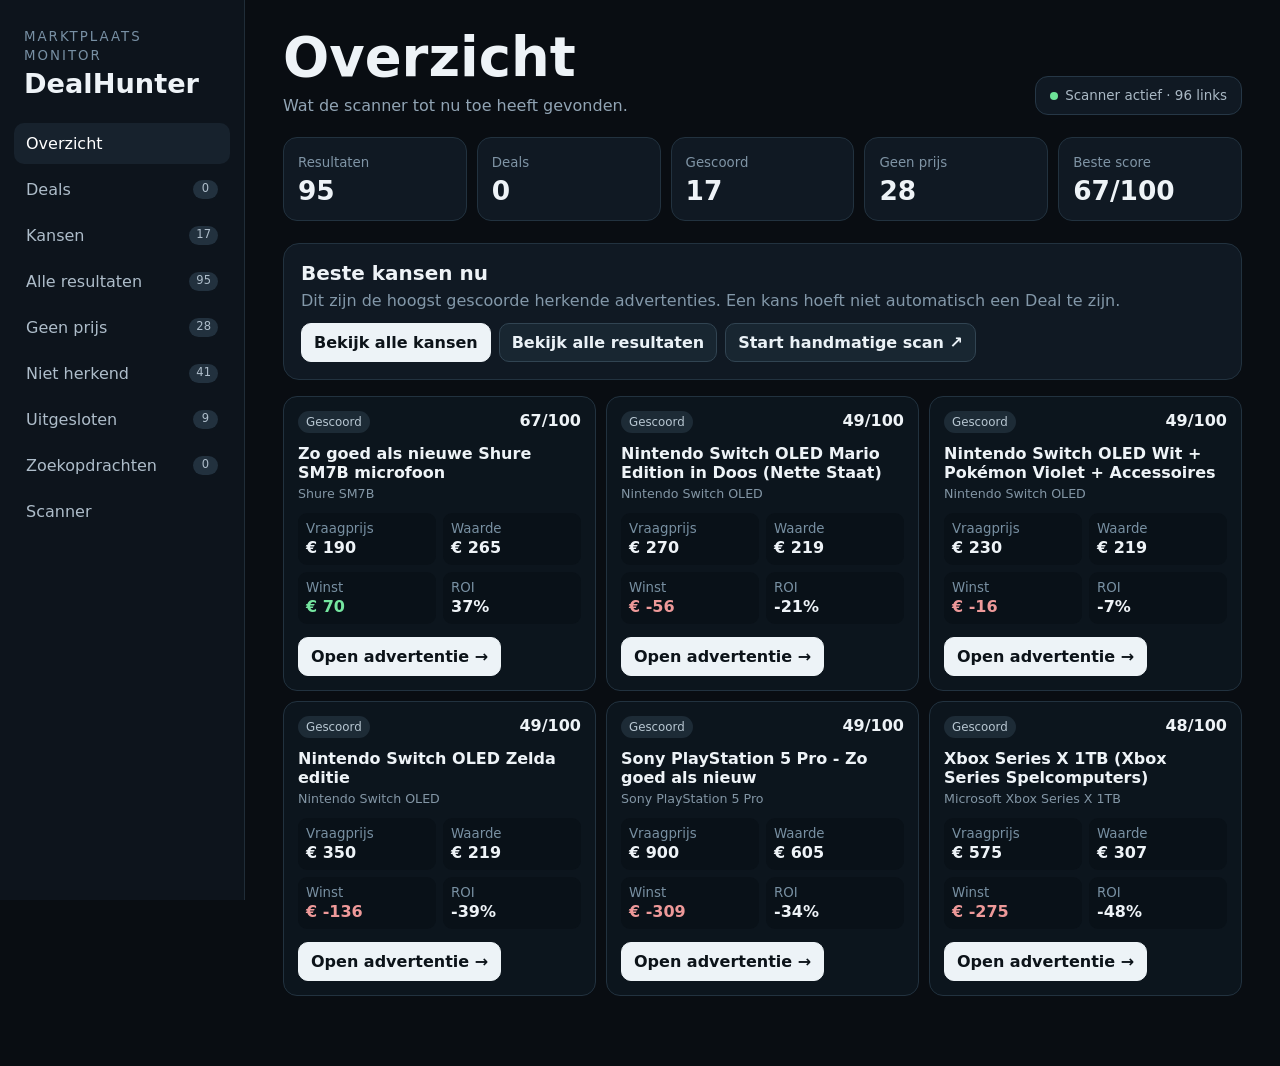
==== commit 82177c05: "feat: make dashboard actionable with opportunities and excluded results" ====
--- a/docs/index.html
+++ b/docs/index.html
@@ -5,94 +5,40 @@
 <meta name="viewport" content="width=device-width,initial-scale=1,viewport-fit=cover">
 <title>DealHunter</title>
 <style>
-:root{font-family:Inter,system-ui,-apple-system,BlinkMacSystemFont,"Segoe UI",sans-serif;color-scheme:dark;background:#090d12;color:#eef3f7;--panel:#111923;--panel2:#0d151d;--line:#253441;--muted:#8fa2b2;--good:#78e6a1;--warn:#e7ca8d;--bad:#e39aad}*{box-sizing:border-box}html{scroll-behavior:smooth}body{margin:0;background:#090d12;color:#eef3f7}button,input,select{font:inherit}.app{display:grid;grid-template-columns:245px minmax(0,1fr);min-height:100vh}.side{border-right:1px solid var(--line);background:#0c1219;padding:22px 14px;position:sticky;top:0;height:100vh}.brand{padding:4px 9px 20px}.brand small{display:block;text-transform:uppercase;letter-spacing:.16em;color:#7890a4;font-size:.68rem}.brand strong{display:block;font-size:1.65rem;margin-top:4px}.nav{display:grid;gap:6px}.nav a{text-decoration:none;color:#aebdc9;padding:11px 12px;border-radius:11px;display:flex;justify-content:space-between;align-items:center;gap:8px}.nav a:hover{background:#141f29}.nav a.active{background:#edf3f7;color:#0c1218;font-weight:800}.count{font-size:.73rem;border-radius:999px;background:#1a2732;padding:3px 7px;color:#9fb1bf}.nav a.active .count{background:#d5dfe6;color:#15202a}.sidefoot{position:absolute;left:14px;right:14px;bottom:18px;color:#607687;font-size:.75rem;padding:0 9px}.main{min-width:0}.topbar{display:flex;justify-content:space-between;align-items:center;gap:16px;border-bottom:1px solid var(--line);padding:16px 24px;position:sticky;top:0;background:rgba(9,13,18,.94);backdrop-filter:blur(10px);z-index:5}.topbar .where{font-size:.83rem;color:#8296a6}.topbar .where strong{display:block;font-size:1rem;color:#eef3f7}.health{font-size:.78rem;border:1px solid var(--line);border-radius:999px;padding:7px 10px;color:#9eb0bd}.content{max-width:1420px;padding:26px 26px 72px}.view{display:none}.view.active{display:block}.hero{display:flex;justify-content:space-between;gap:22px;align-items:end;margin-bottom:22px}.eyebrow{text-transform:uppercase;letter-spacing:.15em;font-size:.72rem;color:#7790a4}.hero h1{font-size:clamp(2rem,5vw,3.5rem);margin:5px 0}.hero p{max-width:760px;color:#8fa1b0;margin:0}.action{display:inline-block;text-decoration:none;background:#edf3f7;color:#0e151b;border-radius:10px;padding:10px 12px;font-weight:800;white-space:nowrap}.stats{display:grid;grid-template-columns:repeat(5,minmax(0,1fr));gap:10px;margin:18px 0 24px}.stat{background:var(--panel);border:1px solid var(--line);border-radius:15px;padding:15px}.stat small{display:block;color:#8195a6}.stat strong{display:block;font-size:1.75rem;margin-top:5px}.notice{background:#221d13;border:1px solid #4b3f28;color:#ead09a;border-radius:13px;padding:12px 14px;margin:14px 0}.oknotice{background:#102219;border-color:#244534;color:#a8e5bd}.sectiontitle{display:flex;justify-content:space-between;align-items:end;gap:14px;margin:28px 0 12px}.sectiontitle h2{margin:0;font-size:1.25rem}.sectiontitle p{margin:3px 0 0;color:#7f92a2;font-size:.86rem}.toolbar{display:grid;grid-template-columns:minmax(240px,1fr) 190px 190px;gap:9px;margin:14px 0}.input,.select{width:100%;border:1px solid #2a3a48;background:#0d151d;color:#edf3f7;border-radius:10px;padding:10px 11px}.tablewrap{border:1px solid var(--line);background:var(--panel);border-radius:15px;overflow:auto}.resultsTable{width:100%;border-collapse:collapse;min-width:1010px}.resultsTable th{position:sticky;top:0;background:#121d27;text-align:left;color:#7e93a5;font-size:.7rem;text-transform:uppercase;letter-spacing:.06em;padding:10px 11px;border-bottom:1px solid var(--line)}.resultsTable td{padding:11px;border-bottom:1px solid #1f2d38;vertical-align:top}.title{font-weight:750;max-width:360px}.muted{color:#8194a4;font-size:.79rem;margin-top:4px}.num{white-space:nowrap}.positive{color:var(--good);font-weight:800}.negative{color:#ef9e9e;font-weight:800}.badge{display:inline-block;border-radius:999px;background:#1a2834;padding:5px 8px;color:#abc0ce;font-size:.73rem;white-space:nowrap}.deal{background:#123523;color:#94efb3}.unpriced{background:#352d18;color:#ead08d}.unknown{background:#34222c;color:#dfa9c3}.cards{display:none}.card{background:var(--panel);border:1px solid var(--line);border-radius:15px;padding:14px;margin-bottom:10px}.cardtop{display:flex;justify-content:space-between;gap:10px}.card h3{font-size:1rem;margin:10px 0 3px}.cardnums{display:grid;grid-template-columns:repeat(2,1fr);gap:7px;margin:11px 0}.box{background:#0a1118;border-radius:9px;padding:8px}.box small{display:block;color:#7890a2}.empty{padding:36px;text-align:center;color:#7f93a4}.foot{margin-top:9px;color:#667d8f;font-size:.78rem}.dealgrid{display:grid;grid-template-columns:repeat(auto-fill,minmax(285px,1fr));gap:11px}.dealcard{background:var(--panel);border:1px solid var(--line);border-radius:16px;padding:15px}.dealcard .score{font-size:1.25rem;font-weight:900;color:var(--good)}.dealcard h3{margin:10px 0 4px;font-size:1rem}.searchgrid{display:grid;grid-template-columns:repeat(auto-fill,minmax(245px,1fr));gap:10px}.searchcard{background:var(--panel);border:1px solid var(--line);border-radius:14px;padding:14px}.searchcard h3{margin:0 0 4px}.searchcard code{display:block;color:#96aab9;margin:7px 0 13px;word-break:break-word}.statusgrid{display:grid;grid-template-columns:repeat(2,minmax(0,1fr));gap:10px}.statuscard{background:var(--panel);border:1px solid var(--line);border-radius:14px;padding:15px}.statuscard h3{margin:0 0 12px}.kv{display:grid;grid-template-columns:1fr auto;gap:9px;padding:8px 0;border-bottom:1px solid #1e2b36}.kv:last-child{border-bottom:0}.kv span:first-child{color:#8296a6}.errors{white-space:pre-wrap;color:#e5b0b7;font-size:.85rem}.mobileMenu{display:none}
-@media(max-width:980px){.app{display:block}.side{position:static;height:auto;border-right:0;border-bottom:1px solid var(--line);padding:12px}.brand{padding:3px 5px 10px}.sidefoot{display:none}.nav{display:flex;overflow:auto;gap:5px}.nav a{white-space:nowrap;padding:9px 10px}.topbar{top:0;padding:12px 14px}.content{padding:20px 14px 60px}.stats{grid-template-columns:repeat(3,1fr)}.hero{display:block}.hero .action{margin-top:13px}.toolbar{grid-template-columns:1fr 1fr}.toolbar .input{grid-column:1/-1}.tablewrap{display:none}.cards{display:block}.statusgrid{grid-template-columns:1fr}}
-@media(max-width:560px){.stats{grid-template-columns:repeat(2,1fr)}.stat strong{font-size:1.4rem}.topbar .health{display:none}.nav .count{display:none}}
+:root{font-family:Inter,system-ui,-apple-system,BlinkMacSystemFont,"Segoe UI",sans-serif;color-scheme:dark;background:#090d12;color:#eef3f7}*{box-sizing:border-box}body{margin:0;background:#090d12}.app{min-height:100vh;display:grid;grid-template-columns:245px 1fr}.side{position:sticky;top:0;height:100vh;border-right:1px solid #202d38;background:#0d141c;padding:22px 14px}.brand{padding:4px 10px 24px}.brand small{color:#7890a4;text-transform:uppercase;letter-spacing:.15em}.brand b{display:block;font-size:1.7rem;margin-top:4px}.nav{display:grid;gap:5px}.nav a{display:flex;justify-content:space-between;gap:8px;text-decoration:none;color:#aebdca;padding:11px 12px;border-radius:10px}.nav a:hover,.nav a.active{background:#17222d;color:#fff}.count{background:#22313e;border-radius:999px;padding:1px 7px;font-size:.72rem;min-width:25px;text-align:center}.main{min-width:0;padding:26px clamp(14px,3vw,38px) 70px}.head{display:flex;justify-content:space-between;align-items:end;gap:18px;margin-bottom:22px}h1{font-size:clamp(2rem,5vw,3.4rem);margin:0}.sub{color:#91a4b4;margin-top:7px;max-width:760px}.scanstatus{border:1px solid #263746;background:#101923;border-radius:13px;padding:11px 14px;color:#aab9c5;font-size:.84rem;white-space:nowrap}.okdot,.baddot{display:inline-block;width:8px;height:8px;border-radius:50%;margin-right:7px}.okdot{background:#6de398}.baddot{background:#ef9b77}.stats{display:grid;grid-template-columns:repeat(5,1fr);gap:10px;margin-bottom:22px}.stat{border:1px solid #22323f;background:#101923;border-radius:14px;padding:14px}.stat small{color:#7f94a5}.stat strong{display:block;font-size:1.65rem;margin-top:4px}.panel{border:1px solid #22323f;background:#101923;border-radius:16px;padding:17px;margin-bottom:16px}.panel h2{margin:0 0 6px;font-size:1.25rem}.muted{color:#8398a9}.actions{display:flex;gap:8px;flex-wrap:wrap;margin-top:13px}.btn{display:inline-block;border:1px solid #314452;background:#182631;color:#eaf1f6;text-decoration:none;border-radius:10px;padding:9px 12px;font-weight:700}.btn.primary{background:#edf3f7;color:#0c1319;border-color:#edf3f7}.toolbar{display:grid;grid-template-columns:minmax(220px,1fr) 190px 190px;gap:9px;margin-bottom:12px}.input,.select{width:100%;border:1px solid #2b3b48;background:#0c141c;color:#eef3f7;border-radius:10px;padding:10px 11px;font:inherit}.tablewrap{overflow:auto;border:1px solid #22323f;border-radius:14px;background:#0d151d}table{border-collapse:collapse;width:100%;min-width:1030px}th{position:sticky;top:0;background:#121d27;color:#7890a3;text-align:left;font-size:.72rem;text-transform:uppercase;letter-spacing:.05em;padding:10px 11px;border-bottom:1px solid #23333f}td{padding:11px;border-bottom:1px solid #1d2a34;vertical-align:top}.title{font-weight:750;max-width:360px}.small{font-size:.79rem;color:#8396a5;margin-top:3px}.num{white-space:nowrap}.green{color:#75e6a0}.red{color:#ee9999}.badge{display:inline-block;border-radius:999px;background:#1d2b36;color:#b8c7d2;padding:4px 8px;font-size:.74rem;white-space:nowrap}.badge.deal{background:#133825;color:#8ff0b1}.badge.warn{background:#392f18;color:#efd395}.badge.bad{background:#3a2028;color:#e9a7ba}.badge.out{background:#302b38;color:#cbb6ed}.open{display:inline-block;background:#edf3f7;color:#0c1319;text-decoration:none;font-weight:750;border-radius:8px;padding:7px 9px;white-space:nowrap}.empty{text-align:center;padding:45px;color:#7f93a3}.cards{display:grid;grid-template-columns:repeat(auto-fit,minmax(270px,1fr));gap:10px}.card{border:1px solid #22323f;background:#0c151d;border-radius:14px;padding:14px}.cardtop{display:flex;justify-content:space-between;gap:10px}.card h3{margin:11px 0 4px;font-size:1rem}.metrics{display:grid;grid-template-columns:1fr 1fr;gap:7px;margin:12px 0}.metric{background:#091118;border-radius:9px;padding:8px}.metric small{color:#7890a2;display:block}.metric b{display:block;margin-top:2px}.searchgrid{display:grid;grid-template-columns:repeat(auto-fit,minmax(240px,1fr));gap:10px}.searchitem{border:1px solid #233541;background:#0b141c;border-radius:13px;padding:13px}.searchitem b{display:block}.searchitem .btn{margin-top:9px}.kv{display:grid;grid-template-columns:190px 1fr;gap:8px 16px;margin-top:14px}.kv div:nth-child(odd){color:#8297a8}.notice{border:1px solid #4c3f27;background:#241e14;color:#ead09a;border-radius:11px;padding:10px 12px;margin-bottom:14px}.mobileNav{display:none;overflow:auto;gap:6px;margin-bottom:15px}.mobileNav a{white-space:nowrap;text-decoration:none;color:#b5c3ce;border:1px solid #283845;border-radius:999px;padding:8px 11px}.mobileNav a.active{background:#edf3f7;color:#0c1319}.mobileCards{display:none}@media(max-width:960px){.app{display:block}.side{display:none}.mobileNav{display:flex}.stats{grid-template-columns:repeat(3,1fr)}.head{display:block}.scanstatus{display:inline-block;margin-top:13px}.toolbar{grid-template-columns:1fr 1fr}.toolbar .input{grid-column:1/-1}.tablewrap{display:none}.mobileCards{display:block}}@media(max-width:560px){.stats{grid-template-columns:repeat(2,1fr)}.main{padding:18px 11px 55px}.kv{grid-template-columns:1fr}.kv div:nth-child(odd){font-weight:700;margin-top:7px}}
 </style>
 </head>
-<body>
-<div class="app">
-  <aside class="side">
-    <div class="brand"><small>Marktplaats monitor</small><strong>DealHunter</strong></div>
-    <nav class="nav" id="nav">
-      <a href="#overzicht" data-view="overzicht">Overzicht</a>
-      <a href="#deals" data-view="deals">🔥 Deals <span class="count" id="navDeals">0</span></a>
-      <a href="#resultaten" data-view="resultaten">Alle resultaten <span class="count" id="navAll">0</span></a>
-      <a href="#geen-prijs" data-view="geen-prijs">Geen prijs <span class="count" id="navUnpriced">0</span></a>
-      <a href="#niet-herkend" data-view="niet-herkend">Niet herkend <span class="count" id="navUnknown">0</span></a>
-      <a href="#zoekopdrachten" data-view="zoekopdrachten">Zoekopdrachten</a>
-      <a href="#status" data-view="status">Scannerstatus</a>
-    </nav>
-    <div class="sidefoot">Deal Score is een hulpmiddel. Controleer de originele advertentie altijd zelf.</div>
-  </aside>
-
-  <main class="main">
-    <div class="topbar"><div class="where"><span>DealHunter</span><strong id="viewTitle">Overzicht</strong></div><div class="health" id="health">Scannerstatus laden…</div></div>
-    <div class="content">
-      <section class="view" id="view-overzicht">
-        <div class="hero"><div><div class="eyebrow">Dashboard</div><h1>Overzicht</h1><p>Hier zie je in één oogopslag hoeveel advertenties zijn gevonden en welke kansen bovenaan staan.</p></div><a class="action" href="#deals">Bekijk deals →</a></div>
-        <div id="overviewNotice"></div>
-        <div class="stats">
-          <div class="stat"><small>Alle resultaten</small><strong id="stTotal">0</strong></div>
-          <div class="stat"><small>Deals</small><strong id="stDeals">0</strong></div>
-          <div class="stat"><small>Gescoord</small><strong id="stScored">0</strong></div>
-          <div class="stat"><small>Nieuwe laatste scan</small><strong id="stNew">0</strong></div>
-          <div class="stat"><small>Beste score</small><strong id="stBest">—</strong></div>
-        </div>
-        <div class="sectiontitle"><div><h2>Beste deals</h2><p>De hoogste Deal Scores uit de opgeslagen resultaten.</p></div><a href="#deals" class="action">Alles bekijken</a></div>
-        <div class="dealgrid" id="overviewDeals"></div>
-      </section>
-
-      <section class="view" id="view-deals">
-        <div class="hero"><div><div class="eyebrow">Koopkansen</div><h1>Deals</h1><p>Alleen advertenties die voldoen aan de ingestelde minimumscore, winst en ROI.</p></div></div>
-        <div id="dealsContainer" class="dealgrid"></div>
-      </section>
-
-      <section class="view" id="view-resultaten">
-        <div class="hero"><div><div class="eyebrow">Scraperhistorie</div><h1>Alle resultaten</h1><p>Alles wat DealHunter heeft gevonden, ook wanneer het geen deal is.</p></div></div>
-        <div id="resultsHost"></div>
-      </section>
-
-      <section class="view" id="view-geen-prijs">
-        <div class="hero"><div><div class="eyebrow">Kandidaten</div><h1>Geen vaste prijs</h1><p>Advertenties met bijvoorbeeld “Bieden” of “Zie omschrijving”. Deze zijn nog niet automatisch doorgerekend.</p></div></div>
-        <div id="unpricedHost"></div>
-      </section>
-
-      <section class="view" id="view-niet-herkend">
-        <div class="hero"><div><div class="eyebrow">Productherkenning</div><h1>Niet herkend</h1><p>Deze resultaten zijn gevonden, maar DealHunter kon het exacte product nog niet betrouwbaar koppelen.</p></div></div>
-        <div id="unknownHost"></div>
-      </section>
-
-      <section class="view" id="view-zoekopdrachten">
-        <div class="hero"><div><div class="eyebrow">Scannerconfiguratie</div><h1>Zoekopdrachten</h1><p>Dit zijn de zoektermen die de HTML-scraper gebruikt. Per zoekopdracht worden alleen de nieuwste resultaten bekeken.</p></div></div>
-        <div class="searchgrid" id="searchGrid"></div>
-      </section>
-
-      <section class="view" id="view-status">
-        <div class="hero"><div><div class="eyebrow">Techniek</div><h1>Scannerstatus</h1><p>Hier zie je of de scraper daadwerkelijk draait en wat de laatste run heeft opgeleverd.</p></div></div>
-        <div class="statusgrid" id="statusGrid"></div>
-      </section>
-    </div>
-  </main>
+<body><div class="app">
+<aside class="side"><div class="brand"><small>Marktplaats monitor</small><b>DealHunter</b></div><nav class="nav" id="nav"></nav></aside>
+<main class="main"><div class="mobileNav" id="mobileNav"></div><div class="head"><div><h1 id="pageTitle">Overzicht</h1><div class="sub" id="pageSub">Nieuwe Marktplaats-resultaten, gescoord op geschatte marge, ROI en risico.</div></div><div class="scanstatus" id="scanStatus">Laden…</div></div><div id="content"></div></main>
 </div>
 <script>
-let results=[],status={},searchConfig={searches:[]};
-const $=s=>document.querySelector(s);
-const esc=s=>String(s??'').replace(/[&<>\"']/g,c=>({'&':'&amp;','<':'&lt;','>':'&gt;','\"':'&quot;',"'":'&#39;'}[c]));
+let results=[],status={},searches=[],view='overview';
+const actionUrl='https://github.com/thomasgerritsen-code/dealhunter/actions/workflows/scraper-monitor.yml';
 const euro=n=>n==null?'—':new Intl.NumberFormat('nl-NL',{style:'currency',currency:'EUR',maximumFractionDigits:0}).format(n);
+const esc=s=>String(s??'').replace(/[&<>'"]/g,c=>({'&':'&amp;','<':'&lt;','>':'&gt;',"'":'&#39;','"':'&quot;'}[c]));
 const dt=s=>s?new Date(s).toLocaleString('nl-NL',{dateStyle:'short',timeStyle:'short'}):'—';
-const mpSearch=q=>`https://www.marktplaats.nl/q/${encodeURIComponent(q)}/?sortBy=SORT_INDEX&sortOrder=DECREASING`;
-function badge(r){if(r.is_deal)return '<span class="badge deal">TOPDEAL</span>';if(r.result_status==='scored')return '<span class="badge">Gescoord</span>';if(r.result_status==='unpriced')return '<span class="badge unpriced">Geen vaste prijs</span>';if(r.result_status==='unrecognized')return '<span class="badge unknown">Niet herkend</span>';return `<span class="badge">${esc(r.result_status||'nieuw')}</span>`}
-function dealCard(r){const a=r.analysis||{};return `<article class="dealcard"><div style="display:flex;justify-content:space-between;gap:8px">${badge(r)}<span class="score">${a.deal_score??'—'}${a.deal_score!=null?'/100':''}</span></div><h3>${esc(r.title)}</h3><div class="muted">${esc(r.matched_product||r.query||'')}</div><div class="cardnums"><div class="box"><small>Vraagprijs</small><strong>${euro(r.asking_price)}</strong></div><div class="box"><small>Waarde</small><strong>${euro(a.expected_resale)}</strong></div><div class="box"><small>Winst</small><strong class="${a.expected_profit>0?'positive':''}">${euro(a.expected_profit)}</strong></div><div class="box"><small>ROI</small><strong>${a.roi_percent!=null?Math.round(a.roi_percent)+'%':'—'}</strong></div></div>${r.url?`<a class="action" href="${encodeURI(r.url)}" target="_blank" rel="noopener">Open advertentie →</a>`:''}</article>`}
-function stats(){const scored=results.filter(r=>r.analysis),deals=results.filter(r=>r.is_deal),unpriced=results.filter(r=>r.result_status==='unpriced'),unknown=results.filter(r=>r.result_status==='unrecognized'),best=Math.max(0,...scored.map(r=>r.analysis?.deal_score||0));$('#stTotal').textContent=results.length;$('#stDeals').textContent=deals.length;$('#stScored').textContent=scored.length;$('#stNew').textContent=status.new_ads_seen||status.new_results_saved||0;$('#stBest').textContent=best?best+'/100':'—';$('#navAll').textContent=results.length;$('#navDeals').textContent=deals.length;$('#navUnpriced').textContent=unpriced.length;$('#navUnknown').textContent=unknown.length}
-function tableHost(host,rows){const id=host.replace('#','');$(host).innerHTML=`<div class="toolbar"><input class="input" id="${id}Search" placeholder="Zoek in deze resultaten…"><select class="select" id="${id}Cat"><option value="Alles">Alle categorieën</option></select><select class="select" id="${id}Sort"><option value="newest">Nieuwste eerst</option><option value="score">Hoogste Deal Score</option><option value="profit">Hoogste winst</option><option value="price">Laagste prijs</option></select></div><div class="tablewrap"><table class="resultsTable"><thead><tr><th>Gevonden</th><th>Advertentie</th><th>Status</th><th>Vraagprijs</th><th>Waarde</th><th>Winst</th><th>ROI</th><th>Score</th><th></th></tr></thead><tbody id="${id}Body"></tbody></table></div><div class="cards" id="${id}Cards"></div><div class="foot" id="${id}Foot"></div>`;const cats=[...new Set(rows.map(r=>r.analysis?.category||r.category_hint).filter(Boolean))].sort();$(`#${id}Cat`).innerHTML+=[...cats].map(c=>`<option>${esc(c)}</option>`).join('');const render=()=>{const q=$(`#${id}Search`).value.toLowerCase().trim(),cat=$(`#${id}Cat`).value,sort=$(`#${id}Sort`).value;let out=rows.filter(r=>!q||[r.title,r.matched_product,r.query,r.description].some(v=>String(v||'').toLowerCase().includes(q))).filter(r=>cat==='Alles'||(r.analysis?.category||r.category_hint)===cat);out=[...out];if(sort==='score')out.sort((a,b)=>(b.analysis?.deal_score??-1)-(a.analysis?.deal_score??-1));else if(sort==='profit')out.sort((a,b)=>(b.analysis?.expected_profit??-999999)-(a.analysis?.expected_profit??-999999));else if(sort==='price')out.sort((a,b)=>(a.asking_price??9999999)-(b.asking_price??9999999));else out.sort((a,b)=>String(b.found_at||'').localeCompare(String(a.found_at||'')));const body=$(`#${id}Body`),cards=$(`#${id}Cards`);if(!out.length){body.innerHTML='<tr><td colspan="9" class="empty">Geen resultaten in deze selectie.</td></tr>';cards.innerHTML='<div class="empty">Geen resultaten in deze selectie.</div>'}else{body.innerHTML=out.map(r=>{const a=r.analysis||{},p=a.expected_profit;return `<tr><td class="num">${esc(dt(r.found_at))}<div class="muted">${esc(r.query||'')}</div></td><td><div class="title">${esc(r.title)}</div><div class="muted">${esc(r.matched_product||'Niet automatisch herkend')}</div></td><td>${badge(r)}</td><td class="num">${euro(r.asking_price)}</td><td class="num">${euro(a.expected_resale)}</td><td class="num ${p>0?'positive':p<0?'negative':''}">${euro(p)}</td><td class="num">${a.roi_percent!=null?Math.round(a.roi_percent)+'%':'—'}</td><td class="num"><strong>${a.deal_score!=null?a.deal_score+'/100':'—'}</strong></td><td>${r.url?`<a class="action" href="${encodeURI(r.url)}" target="_blank" rel="noopener">Open →</a>`:''}</td></tr>`}).join('');cards.innerHTML=out.map(r=>`<article class="card"><div class="cardtop">${badge(r)}<strong>${r.analysis?.deal_score!=null?r.analysis.deal_score+'/100':'—'}</strong></div><h3>${esc(r.title)}</h3><div class="muted">${esc(r.matched_product||r.query||'Niet herkend')} · ${esc(dt(r.found_at))}</div><div class="cardnums"><div class="box"><small>Vraagprijs</small><strong>${euro(r.asking_price)}</strong></div><div class="box"><small>Waarde</small><strong>${euro(r.analysis?.expected_resale)}</strong></div><div class="box"><small>Winst</small><strong>${euro(r.analysis?.expected_profit)}</strong></div><div class="box"><small>Score</small><strong>${r.analysis?.deal_score!=null?r.analysis.deal_score+'/100':'—'}</strong></div></div>${r.url?`<a class="action" href="${encodeURI(r.url)}" target="_blank" rel="noopener">Bekijk advertentie →</a>`:''}</article>`).join('')}$(`#${id}Foot`).textContent=`${out.length} resultaten zichtbaar`};['Search','Cat','Sort'].forEach(s=>$(`#${id}${s}`).addEventListener(s==='Search'?'input':'change',render));render()}
-function renderDeals(){const deals=results.filter(r=>r.is_deal).sort((a,b)=>(b.analysis?.deal_score||0)-(a.analysis?.deal_score||0));$('#dealsContainer').innerHTML=deals.length?deals.map(dealCard).join(''):`<div class="notice">Er zijn nog geen advertenties die boven alle dealdrempels uitkomen. Kijk bij <a href="#resultaten" style="color:inherit">Alle resultaten</a> om te zien wat de scraper wel heeft gevonden.</div>`;$('#overviewDeals').innerHTML=deals.length?deals.slice(0,6).map(dealCard).join(''):'<div class="empty">Nog geen deals gevonden.</div>'}
-function renderSearches(){const list=searchConfig.searches||[];$('#searchGrid').innerHTML=list.length?list.map(s=>`<article class="searchcard"><span class="badge">${esc(s.category||'')}</span><h3>${esc(s.name||s.query)}</h3><code>${esc(s.query)}</code><a class="action" href="${mpSearch(s.query)}" target="_blank" rel="noopener">Bekijk op Marktplaats →</a></article>`).join(''):'<div class="empty">Geen zoekopdrachten geladen.</div>'}
-function renderStatus(){const errs=(status.errors||[]);$('#statusGrid').innerHTML=`<article class="statuscard"><h3>Laatste run</h3><div class="kv"><span>Modus</span><strong>${esc(status.mode||'—')}</strong></div><div class="kv"><span>Laatste check</span><strong>${esc(dt(status.last_checked))}</strong></div><div class="kv"><span>Links opgehaald</span><strong>${status.links_fetched??0}</strong></div><div class="kv"><span>Nieuwe advertenties</span><strong>${status.new_ads_seen??status.new_results_saved??0}</strong></div><div class="kv"><span>Totaal opgeslagen</span><strong>${status.total_results??results.length}</strong></div></article><article class="statuscard"><h3>Notificaties & fouten</h3><div class="kv"><span>WhatsApp</span><strong>${status.whatsapp_enabled?'Actief':'Niet actief'}</strong></div><div class="kv"><span>Fouten laatste run</span><strong>${errs.length}</strong></div><div class="errors">${errs.length?errs.map(esc).join('\n'):'Geen fouten geregistreerd.'}</div></article>`}
-function overviewNotice(){if(status.errors?.length)$('#overviewNotice').innerHTML=`<div class="notice">De laatste scan bevat ${status.errors.length} foutmelding(en). Bekijk Scannerstatus.</div>`;else if(!results.length)$('#overviewNotice').innerHTML=`<div class="notice">Het dashboard werkt, maar er zijn nog geen scraperresultaten opgeslagen. Start de HTML scraper via GitHub Actions; daarna verschijnen de advertenties hier automatisch.</div>`;else $('#overviewNotice').innerHTML=`<div class="notice oknotice">Dashboarddata geladen. Laatste scan: ${esc(dt(status.last_checked))}.</div>`}
-function route(){let view=(location.hash||'#overzicht').slice(1);const allowed=['overzicht','deals','resultaten','geen-prijs','niet-herkend','zoekopdrachten','status'];if(!allowed.includes(view))view='overzicht';document.querySelectorAll('.view').forEach(v=>v.classList.toggle('active',v.id===`view-${view}`));document.querySelectorAll('.nav a').forEach(a=>a.classList.toggle('active',a.dataset.view===view));const names={'overzicht':'Overzicht','deals':'Deals','resultaten':'Alle resultaten','geen-prijs':'Geen vaste prijs','niet-herkend':'Niet herkend','zoekopdrachten':'Zoekopdrachten','status':'Scannerstatus'};$('#viewTitle').textContent=names[view]||'DealHunter'}
-async function load(){const t=Date.now();try{const [rr,sr,qr]=await Promise.all([fetch('./data/results.json?'+t).then(r=>r.ok?r.json():[]),fetch('./data/status.json?'+t).then(r=>r.ok?r.json():{}),fetch('./data/searches.json?'+t).then(r=>r.ok?r.json():{searches:[]})]);results=Array.isArray(rr)?rr:[];status=sr||{};searchConfig=qr||{searches:[]};$('#health').textContent=status.last_checked?`Laatste scan ${dt(status.last_checked)}`:'Nog geen scraper-run';stats();overviewNotice();renderDeals();tableHost('#resultsHost',results);tableHost('#unpricedHost',results.filter(r=>r.result_status==='unpriced'));tableHost('#unknownHost',results.filter(r=>r.result_status==='unrecognized'));renderSearches();renderStatus();route()}catch(e){$('#health').textContent='Dashboarddata kon niet laden';$('#overviewNotice').innerHTML='<div class="notice">Kon dashboarddata niet laden.</div>'}}
-window.addEventListener('hashchange',route);load();setInterval(load,60000);
-</script>
-</body>
-</html>
+const scored=()=>results.filter(r=>r.analysis&&r.result_status!=='excluded');
+const deals=()=>results.filter(r=>r.is_deal);
+const opportunities=()=>scored().slice().sort((a,b)=>(b.analysis?.deal_score||0)-(a.analysis?.deal_score||0));
+const excluded=()=>results.filter(r=>r.result_status==='excluded');
+const unpriced=()=>results.filter(r=>r.result_status==='unpriced');
+const unrecognized=()=>results.filter(r=>r.result_status==='unrecognized');
+const bestScore=()=>Math.max(0,...scored().map(r=>r.analysis?.deal_score||0));
+function navDefs(){return [['overview','Overzicht',''],['deals','Deals',deals().length],['opportunities','Kansen',scored().length],['results','Alle resultaten',results.length],['unpriced','Geen prijs',unpriced().length],['unrecognized','Niet herkend',unrecognized().length],['excluded','Uitgesloten',excluded().length],['searches','Zoekopdrachten',searches.length],['scanner','Scanner','']]}
+function nav(){const html=navDefs().map(([k,l,c])=>`<a href="#${k}" class="${view===k?'active':''}"><span>${l}</span>${c!==''?`<span class="count">${c}</span>`:''}</a>`).join('');document.querySelector('#nav').innerHTML=html;document.querySelector('#mobileNav').innerHTML=html}
+function setTitles(){const map={overview:['Overzicht','Wat de scanner tot nu toe heeft gevonden.'],deals:['Deals','Alleen resultaten boven jouw ingestelde Deal Score-, winst- en ROI-drempel.'],opportunities:['Kansen','Alle herkende producten, van hoogste naar laagste Deal Score.'],results:['Alle resultaten','De volledige vangst van de scraper, ook niet-herkende en uitgesloten advertenties.'],unpriced:['Geen prijs','Advertenties met Bieden/Zie omschrijving of een prijs die niet betrouwbaar kon worden gelezen.'],unrecognized:['Niet herkend','Advertenties die nog niet aan een product uit de DealHunter-catalogus gekoppeld konden worden.'],excluded:['Uitgesloten','Accessoires, diensten en andere resultaten die bewust niet als hoofdproduct worden gewaardeerd.'],searches:['Zoekopdrachten','De zoekopdrachten die DealHunter automatisch controleert.'],scanner:['Scannerstatus','Technische status van de laatste Marktplaats-scan.']};const [a,b]=map[view]||map.overview;document.querySelector('#pageTitle').textContent=a;document.querySelector('#pageSub').textContent=b}
+function badge(r){if(r.is_deal)return '<span class="badge deal">DEAL</span>';if(r.result_status==='scored')return '<span class="badge">Gescoord</span>';if(r.result_status==='unpriced')return '<span class="badge warn">Geen prijs</span>';if(r.result_status==='unrecognized')return '<span class="badge bad">Niet herkend</span>';if(r.result_status==='excluded')return '<span class="badge out">Uitgesloten</span>';return `<span class="badge">${esc(r.result_status||'nieuw')}</span>`}
+function statsHtml(){return `<div class="stats"><div class="stat"><small>Resultaten</small><strong>${results.length}</strong></div><div class="stat"><small>Deals</small><strong>${deals().length}</strong></div><div class="stat"><small>Gescoord</small><strong>${scored().length}</strong></div><div class="stat"><small>Geen prijs</small><strong>${unpriced().length}</strong></div><div class="stat"><small>Beste score</small><strong>${bestScore()?bestScore()+'/100':'—'}</strong></div></div>`}
+function card(r){const a=r.analysis||{};return `<article class="card"><div class="cardtop">${badge(r)}<b>${a.deal_score!=null?a.deal_score+'/100':'—'}</b></div><h3>${esc(r.title)}</h3><div class="small">${esc(r.matched_product||r.query||'Niet herkend')}</div><div class="metrics"><div class="metric"><small>Vraagprijs</small><b>${euro(r.asking_price)}</b></div><div class="metric"><small>Waarde</small><b>${euro(a.expected_resale)}</b></div><div class="metric"><small>Winst</small><b class="${a.expected_profit>0?'green':a.expected_profit<0?'red':''}">${euro(a.expected_profit)}</b></div><div class="metric"><small>ROI</small><b>${a.roi_percent!=null?Math.round(a.roi_percent)+'%':'—'}</b></div></div>${r.exclusion_reason?`<div class="small">${esc(r.exclusion_reason)}</div>`:''}${r.url?`<div class="actions"><a class="btn primary" target="_blank" rel="noopener" href="${encodeURI(r.url)}">Open advertentie →</a></div>`:''}</article>`}
+function overview(){const top=opportunities().slice(0,6);const notice=status.errors?.length?`<div class="notice">Laatste scan bevat ${status.errors.length} foutmelding(en).</div>`:'';return `${statsHtml()}${notice}<div class="panel"><h2>Beste kansen nu</h2><div class="muted">Dit zijn de hoogst gescoorde herkende advertenties. Een kans hoeft niet automatisch een Deal te zijn.</div><div class="actions"><a class="btn primary" href="#opportunities">Bekijk alle kansen</a><a class="btn" href="#results">Bekijk alle resultaten</a><a class="btn" target="_blank" href="${actionUrl}">Start handmatige scan ↗</a></div></div><div class="cards">${top.length?top.map(card).join(''):'<div class="panel muted">Nog geen herkende kansen.</div>'}</div>`}
+function filteredRows(base){const q=(document.querySelector('#q')?.value||'').toLowerCase(),cat=document.querySelector('#cat')?.value||'Alles',sort=document.querySelector('#sort')?.value||'newest';let rows=base.filter(r=>!q||[r.title,r.matched_product,r.query,r.description,r.exclusion_reason].some(v=>String(v||'').toLowerCase().includes(q)));if(cat!=='Alles')rows=rows.filter(r=>(r.analysis?.category||r.category_hint)===cat);rows=[...rows];if(sort==='score')rows.sort((a,b)=>(b.analysis?.deal_score??-1)-(a.analysis?.deal_score??-1));else if(sort==='profit')rows.sort((a,b)=>(b.analysis?.expected_profit??-999999)-(a.analysis?.expected_profit??-999999));else if(sort==='price')rows.sort((a,b)=>(a.asking_price??9999999)-(b.asking_price??9999999));else rows.sort((a,b)=>String(b.found_at||'').localeCompare(String(a.found_at||'')));return rows}
+function tableView(base){const cats=[...new Set(results.map(r=>r.analysis?.category||r.category_hint).filter(Boolean))].sort();const tools=`<div class="toolbar"><input class="input" id="q" placeholder="Zoek in resultaten…"><select class="select" id="cat"><option>Alles</option>${cats.map(c=>`<option>${esc(c)}</option>`).join('')}</select><select class="select" id="sort"><option value="newest">Nieuwste eerst</option><option value="score">Hoogste score</option><option value="profit">Hoogste winst</option><option value="price">Laagste prijs</option></select></div><div id="rows"></div>`;setTimeout(()=>{['q','cat','sort'].forEach(id=>document.querySelector('#'+id)?.addEventListener(id==='q'?'input':'change',()=>renderRows(base)));renderRows(base)},0);return tools}
+function renderRows(base){const rows=filteredRows(base),target=document.querySelector('#rows');if(!target)return;if(!rows.length){target.innerHTML='<div class="panel empty">Geen resultaten in deze selectie.</div>';return}const tr=rows.map(r=>{const a=r.analysis||{},p=a.expected_profit;return `<tr><td class="num">${esc(dt(r.found_at))}<div class="small">${esc(r.query||'')}</div></td><td><div class="title">${esc(r.title)}</div><div class="small">${esc(r.matched_product||r.exclusion_reason||'Niet automatisch herkend')}</div></td><td>${badge(r)}</td><td class="num">${euro(r.asking_price)}</td><td class="num">${euro(a.expected_resale)}</td><td class="num ${p>0?'green':p<0?'red':''}">${euro(p)}</td><td class="num">${a.roi_percent!=null?Math.round(a.roi_percent)+'%':'—'}</td><td class="num"><b>${a.deal_score!=null?a.deal_score+'/100':'—'}</b></td><td>${r.url?`<a class="open" target="_blank" rel="noopener" href="${encodeURI(r.url)}">Open →</a>`:''}</td></tr>`}).join('');target.innerHTML=`<div class="tablewrap"><table><thead><tr><th>Gevonden</th><th>Advertentie</th><th>Status</th><th>Prijs</th><th>Waarde</th><th>Winst</th><th>ROI</th><th>Score</th><th></th></tr></thead><tbody>${tr}</tbody></table></div><div class="mobileCards">${rows.map(card).join('')}</div><div class="small" style="margin-top:9px">${rows.length} resultaten zichtbaar</div>`}
+function searchesView(){return `<div class="panel"><h2>${searches.length} actieve zoekopdrachten</h2><div class="muted">Iedere automatische run controleert de nieuwste resultaten van deze zoektermen.</div><div class="actions"><a class="btn primary" target="_blank" href="${actionUrl}">Open scanner in GitHub ↗</a></div></div><div class="searchgrid">${searches.map(s=>`<div class="searchitem"><b>${esc(s.name||s.query)}</b><div class="small">${esc(s.category||'')} · zoekterm: ${esc(s.query)}</div><a class="btn" target="_blank" rel="noopener" href="https://www.marktplaats.nl/q/${encodeURIComponent(s.query)}/?sortBy=SORT_INDEX&sortOrder=DECREASING">Bekijk op Marktplaats →</a></div>`).join('')}</div>`}
+function scannerView(){const errs=status.errors||[];return `<div class="panel"><h2>Laatste scraper-run</h2><div class="kv"><div>Modus</div><div>${esc(status.mode||'—')}</div><div>Laatste check</div><div>${esc(dt(status.last_checked))}</div><div>Zoekopdrachten</div><div>${status.queries_configured??'—'}</div><div>Links opgehaald</div><div>${status.links_fetched??0}</div><div>Advertenties gecontroleerd</div><div>${status.checked_ads??0}</div><div>Nieuwe resultaten</div><div>${status.new_results_saved??0}</div><div>Deals</div><div>${status.new_deals??0}</div><div>Uitgesloten</div><div>${status.excluded_results??0}</div><div>WhatsApp</div><div>${status.whatsapp_enabled?'Actief':'Nog niet ingesteld'}</div></div><div class="actions"><a class="btn primary" target="_blank" href="${actionUrl}">GitHub Actions openen ↗</a></div></div>${errs.length?`<div class="notice"><b>Fouten laatste run</b><br>${errs.map(esc).join('<br>')}</div>`:'<div class="panel"><span class="badge deal">Geen fouten</span> De laatste scan is technisch succesvol uitgevoerd.</div>'}`}
+function render(){nav();setTitles();let html='';if(view==='overview')html=overview();else if(view==='deals')html=tableView(deals());else if(view==='opportunities')html=tableView(opportunities());else if(view==='results')html=tableView(results);else if(view==='unpriced')html=tableView(unpriced());else if(view==='unrecognized')html=tableView(unrecognized());else if(view==='excluded')html=tableView(excluded());else if(view==='searches')html=searchesView();else if(view==='scanner')html=scannerView();document.querySelector('#content').innerHTML=html}
+async function load(){const stamp=Date.now();try{const [r,s,c]=await Promise.all([fetch('./data/results.json?'+stamp).then(x=>x.ok?x.json():[]),fetch('./data/status.json?'+stamp).then(x=>x.ok?x.json():{}),fetch('./data/scraper_searches.json?'+stamp).then(x=>x.ok?x.json():{searches:[]})]);results=Array.isArray(r)?r:[];status=s||{};searches=Array.isArray(c.searches)?c.searches:[];const good=!status.errors?.length&&status.mode==='marktplaats-html-scraper';document.querySelector('#scanStatus').innerHTML=`<span class="${good?'okdot':'baddot'}"></span>${good?'Scanner actief':'Controle nodig'} · ${status.links_fetched??0} links`;render()}catch(e){document.querySelector('#scanStatus').innerHTML='<span class="baddot"></span>Data kon niet laden'}}
+function route(){const wanted=(location.hash||'#overview').slice(1);view=navDefs().some(x=>x[0]===wanted)?wanted:'overview';render()}
+window.addEventListener('hashchange',route);load().then(route);setInterval(load,60000);
+</script></body></html>
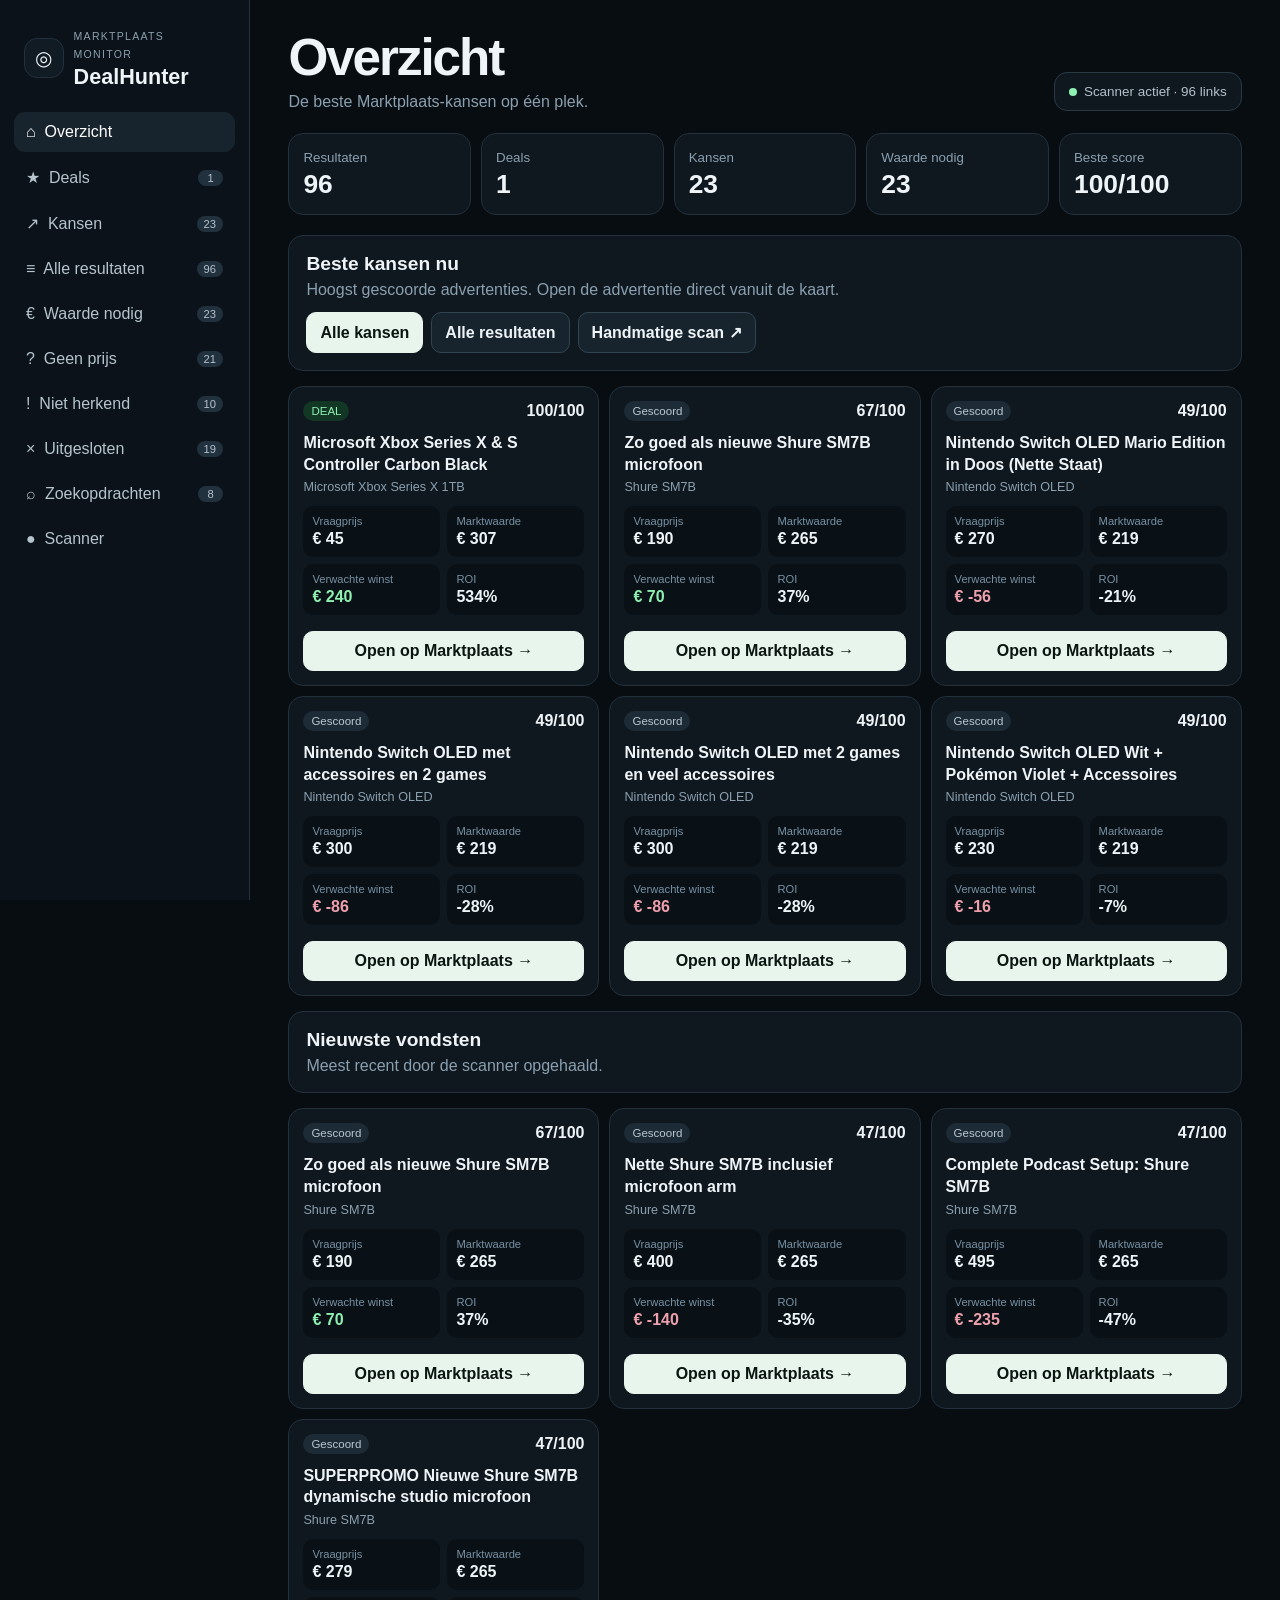
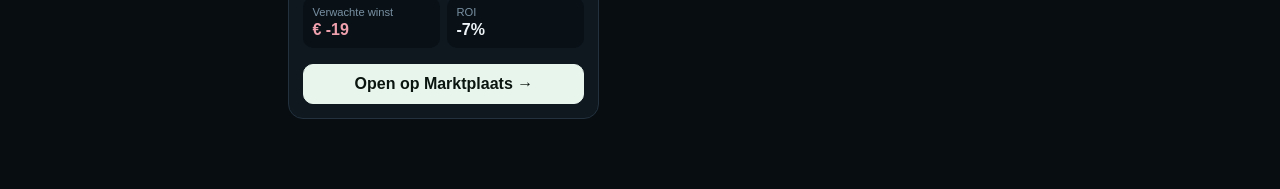
==== commit b63ae2e7: "feat: serve one responsive DealHunter app for mobile and desktop" ====
--- a/docs/index.html
+++ b/docs/index.html
@@ -3,42 +3,37 @@
 <head>
 <meta charset="utf-8">
 <meta name="viewport" content="width=device-width,initial-scale=1,viewport-fit=cover">
+<meta name="theme-color" content="#080d12">
+<meta name="apple-mobile-web-app-capable" content="yes">
+<meta name="apple-mobile-web-app-status-bar-style" content="black-translucent">
+<meta name="apple-mobile-web-app-title" content="DealHunter">
+<link rel="manifest" href="./manifest.webmanifest">
+<link rel="icon" href="./icon.svg" type="image/svg+xml">
+<link rel="stylesheet" href="./app.css">
 <title>DealHunter</title>
-<style>
-:root{font-family:Inter,system-ui,-apple-system,BlinkMacSystemFont,"Segoe UI",sans-serif;color-scheme:dark;background:#090d12;color:#eef3f7}*{box-sizing:border-box}body{margin:0;background:#090d12}.app{min-height:100vh;display:grid;grid-template-columns:245px 1fr}.side{position:sticky;top:0;height:100vh;border-right:1px solid #202d38;background:#0d141c;padding:22px 14px}.brand{padding:4px 10px 24px}.brand small{color:#7890a4;text-transform:uppercase;letter-spacing:.15em}.brand b{display:block;font-size:1.7rem;margin-top:4px}.nav{display:grid;gap:5px}.nav a{display:flex;justify-content:space-between;gap:8px;text-decoration:none;color:#aebdca;padding:11px 12px;border-radius:10px}.nav a:hover,.nav a.active{background:#17222d;color:#fff}.count{background:#22313e;border-radius:999px;padding:1px 7px;font-size:.72rem;min-width:25px;text-align:center}.main{min-width:0;padding:26px clamp(14px,3vw,38px) 70px}.head{display:flex;justify-content:space-between;align-items:end;gap:18px;margin-bottom:22px}h1{font-size:clamp(2rem,5vw,3.4rem);margin:0}.sub{color:#91a4b4;margin-top:7px;max-width:760px}.scanstatus{border:1px solid #263746;background:#101923;border-radius:13px;padding:11px 14px;color:#aab9c5;font-size:.84rem;white-space:nowrap}.okdot,.baddot{display:inline-block;width:8px;height:8px;border-radius:50%;margin-right:7px}.okdot{background:#6de398}.baddot{background:#ef9b77}.stats{display:grid;grid-template-columns:repeat(5,1fr);gap:10px;margin-bottom:22px}.stat{border:1px solid #22323f;background:#101923;border-radius:14px;padding:14px}.stat small{color:#7f94a5}.stat strong{display:block;font-size:1.65rem;margin-top:4px}.panel{border:1px solid #22323f;background:#101923;border-radius:16px;padding:17px;margin-bottom:16px}.panel h2{margin:0 0 6px;font-size:1.25rem}.muted{color:#8398a9}.actions{display:flex;gap:8px;flex-wrap:wrap;margin-top:13px}.btn{display:inline-block;border:1px solid #314452;background:#182631;color:#eaf1f6;text-decoration:none;border-radius:10px;padding:9px 12px;font-weight:700}.btn.primary{background:#edf3f7;color:#0c1319;border-color:#edf3f7}.toolbar{display:grid;grid-template-columns:minmax(220px,1fr) 190px 190px;gap:9px;margin-bottom:12px}.input,.select{width:100%;border:1px solid #2b3b48;background:#0c141c;color:#eef3f7;border-radius:10px;padding:10px 11px;font:inherit}.tablewrap{overflow:auto;border:1px solid #22323f;border-radius:14px;background:#0d151d}table{border-collapse:collapse;width:100%;min-width:1030px}th{position:sticky;top:0;background:#121d27;color:#7890a3;text-align:left;font-size:.72rem;text-transform:uppercase;letter-spacing:.05em;padding:10px 11px;border-bottom:1px solid #23333f}td{padding:11px;border-bottom:1px solid #1d2a34;vertical-align:top}.title{font-weight:750;max-width:360px}.small{font-size:.79rem;color:#8396a5;margin-top:3px}.num{white-space:nowrap}.green{color:#75e6a0}.red{color:#ee9999}.badge{display:inline-block;border-radius:999px;background:#1d2b36;color:#b8c7d2;padding:4px 8px;font-size:.74rem;white-space:nowrap}.badge.deal{background:#133825;color:#8ff0b1}.badge.warn{background:#392f18;color:#efd395}.badge.bad{background:#3a2028;color:#e9a7ba}.badge.out{background:#302b38;color:#cbb6ed}.open{display:inline-block;background:#edf3f7;color:#0c1319;text-decoration:none;font-weight:750;border-radius:8px;padding:7px 9px;white-space:nowrap}.empty{text-align:center;padding:45px;color:#7f93a3}.cards{display:grid;grid-template-columns:repeat(auto-fit,minmax(270px,1fr));gap:10px}.card{border:1px solid #22323f;background:#0c151d;border-radius:14px;padding:14px}.cardtop{display:flex;justify-content:space-between;gap:10px}.card h3{margin:11px 0 4px;font-size:1rem}.metrics{display:grid;grid-template-columns:1fr 1fr;gap:7px;margin:12px 0}.metric{background:#091118;border-radius:9px;padding:8px}.metric small{color:#7890a2;display:block}.metric b{display:block;margin-top:2px}.searchgrid{display:grid;grid-template-columns:repeat(auto-fit,minmax(240px,1fr));gap:10px}.searchitem{border:1px solid #233541;background:#0b141c;border-radius:13px;padding:13px}.searchitem b{display:block}.searchitem .btn{margin-top:9px}.kv{display:grid;grid-template-columns:190px 1fr;gap:8px 16px;margin-top:14px}.kv div:nth-child(odd){color:#8297a8}.notice{border:1px solid #4c3f27;background:#241e14;color:#ead09a;border-radius:11px;padding:10px 12px;margin-bottom:14px}.mobileNav{display:none;overflow:auto;gap:6px;margin-bottom:15px}.mobileNav a{white-space:nowrap;text-decoration:none;color:#b5c3ce;border:1px solid #283845;border-radius:999px;padding:8px 11px}.mobileNav a.active{background:#edf3f7;color:#0c1319}.mobileCards{display:none}@media(max-width:960px){.app{display:block}.side{display:none}.mobileNav{display:flex}.stats{grid-template-columns:repeat(3,1fr)}.head{display:block}.scanstatus{display:inline-block;margin-top:13px}.toolbar{grid-template-columns:1fr 1fr}.toolbar .input{grid-column:1/-1}.tablewrap{display:none}.mobileCards{display:block}}@media(max-width:560px){.stats{grid-template-columns:repeat(2,1fr)}.main{padding:18px 11px 55px}.kv{grid-template-columns:1fr}.kv div:nth-child(odd){font-weight:700;margin-top:7px}}
-</style>
 </head>
-<body><div class="app">
-<aside class="side"><div class="brand"><small>Marktplaats monitor</small><b>DealHunter</b></div><nav class="nav" id="nav"></nav></aside>
-<main class="main"><div class="mobileNav" id="mobileNav"></div><div class="head"><div><h1 id="pageTitle">Overzicht</h1><div class="sub" id="pageSub">Nieuwe Marktplaats-resultaten, gescoord op geschatte marge, ROI en risico.</div></div><div class="scanstatus" id="scanStatus">Laden…</div></div><div id="content"></div></main>
+<body>
+<div class="app">
+  <aside class="side">
+    <div class="brand"><div class="brandrow"><div class="logo">◎</div><div><small>Marktplaats monitor</small><b>DealHunter</b></div></div></div>
+    <nav class="nav" id="nav"></nav>
+  </aside>
+
+  <main class="main">
+    <header class="mobileTop">
+      <div class="mobileBrand"><div class="logo">◎</div><div><b>DealHunter</b><small>Marktplaats dealmonitor</small></div></div>
+      <a class="mobileScan" id="mobileStatus" href="#scanner" aria-label="Scannerstatus">●</a>
+    </header>
+
+    <div class="head">
+      <div><h1 id="pageTitle">Overzicht</h1><div class="sub" id="pageSub">De beste Marktplaats-kansen op één plek.</div></div>
+      <div class="scanstatus" id="scanStatus">Laden…</div>
+    </div>
+    <div id="content"></div>
+  </main>
+
+  <nav class="bottomNav" id="bottomNav" aria-label="Mobiele navigatie"></nav>
 </div>
-<script>
-let results=[],status={},searches=[],view='overview';
-const actionUrl='https://github.com/thomasgerritsen-code/dealhunter/actions/workflows/scraper-monitor.yml';
-const euro=n=>n==null?'—':new Intl.NumberFormat('nl-NL',{style:'currency',currency:'EUR',maximumFractionDigits:0}).format(n);
-const esc=s=>String(s??'').replace(/[&<>'"]/g,c=>({'&':'&amp;','<':'&lt;','>':'&gt;',"'":'&#39;','"':'&quot;'}[c]));
-const dt=s=>s?new Date(s).toLocaleString('nl-NL',{dateStyle:'short',timeStyle:'short'}):'—';
-const scored=()=>results.filter(r=>r.analysis&&r.result_status!=='excluded');
-const deals=()=>results.filter(r=>r.is_deal);
-const opportunities=()=>scored().slice().sort((a,b)=>(b.analysis?.deal_score||0)-(a.analysis?.deal_score||0));
-const excluded=()=>results.filter(r=>r.result_status==='excluded');
-const unpriced=()=>results.filter(r=>r.result_status==='unpriced');
-const unrecognized=()=>results.filter(r=>r.result_status==='unrecognized');
-const bestScore=()=>Math.max(0,...scored().map(r=>r.analysis?.deal_score||0));
-function navDefs(){return [['overview','Overzicht',''],['deals','Deals',deals().length],['opportunities','Kansen',scored().length],['results','Alle resultaten',results.length],['unpriced','Geen prijs',unpriced().length],['unrecognized','Niet herkend',unrecognized().length],['excluded','Uitgesloten',excluded().length],['searches','Zoekopdrachten',searches.length],['scanner','Scanner','']]}
-function nav(){const html=navDefs().map(([k,l,c])=>`<a href="#${k}" class="${view===k?'active':''}"><span>${l}</span>${c!==''?`<span class="count">${c}</span>`:''}</a>`).join('');document.querySelector('#nav').innerHTML=html;document.querySelector('#mobileNav').innerHTML=html}
-function setTitles(){const map={overview:['Overzicht','Wat de scanner tot nu toe heeft gevonden.'],deals:['Deals','Alleen resultaten boven jouw ingestelde Deal Score-, winst- en ROI-drempel.'],opportunities:['Kansen','Alle herkende producten, van hoogste naar laagste Deal Score.'],results:['Alle resultaten','De volledige vangst van de scraper, ook niet-herkende en uitgesloten advertenties.'],unpriced:['Geen prijs','Advertenties met Bieden/Zie omschrijving of een prijs die niet betrouwbaar kon worden gelezen.'],unrecognized:['Niet herkend','Advertenties die nog niet aan een product uit de DealHunter-catalogus gekoppeld konden worden.'],excluded:['Uitgesloten','Accessoires, diensten en andere resultaten die bewust niet als hoofdproduct worden gewaardeerd.'],searches:['Zoekopdrachten','De zoekopdrachten die DealHunter automatisch controleert.'],scanner:['Scannerstatus','Technische status van de laatste Marktplaats-scan.']};const [a,b]=map[view]||map.overview;document.querySelector('#pageTitle').textContent=a;document.querySelector('#pageSub').textContent=b}
-function badge(r){if(r.is_deal)return '<span class="badge deal">DEAL</span>';if(r.result_status==='scored')return '<span class="badge">Gescoord</span>';if(r.result_status==='unpriced')return '<span class="badge warn">Geen prijs</span>';if(r.result_status==='unrecognized')return '<span class="badge bad">Niet herkend</span>';if(r.result_status==='excluded')return '<span class="badge out">Uitgesloten</span>';return `<span class="badge">${esc(r.result_status||'nieuw')}</span>`}
-function statsHtml(){return `<div class="stats"><div class="stat"><small>Resultaten</small><strong>${results.length}</strong></div><div class="stat"><small>Deals</small><strong>${deals().length}</strong></div><div class="stat"><small>Gescoord</small><strong>${scored().length}</strong></div><div class="stat"><small>Geen prijs</small><strong>${unpriced().length}</strong></div><div class="stat"><small>Beste score</small><strong>${bestScore()?bestScore()+'/100':'—'}</strong></div></div>`}
-function card(r){const a=r.analysis||{};return `<article class="card"><div class="cardtop">${badge(r)}<b>${a.deal_score!=null?a.deal_score+'/100':'—'}</b></div><h3>${esc(r.title)}</h3><div class="small">${esc(r.matched_product||r.query||'Niet herkend')}</div><div class="metrics"><div class="metric"><small>Vraagprijs</small><b>${euro(r.asking_price)}</b></div><div class="metric"><small>Waarde</small><b>${euro(a.expected_resale)}</b></div><div class="metric"><small>Winst</small><b class="${a.expected_profit>0?'green':a.expected_profit<0?'red':''}">${euro(a.expected_profit)}</b></div><div class="metric"><small>ROI</small><b>${a.roi_percent!=null?Math.round(a.roi_percent)+'%':'—'}</b></div></div>${r.exclusion_reason?`<div class="small">${esc(r.exclusion_reason)}</div>`:''}${r.url?`<div class="actions"><a class="btn primary" target="_blank" rel="noopener" href="${encodeURI(r.url)}">Open advertentie →</a></div>`:''}</article>`}
-function overview(){const top=opportunities().slice(0,6);const notice=status.errors?.length?`<div class="notice">Laatste scan bevat ${status.errors.length} foutmelding(en).</div>`:'';return `${statsHtml()}${notice}<div class="panel"><h2>Beste kansen nu</h2><div class="muted">Dit zijn de hoogst gescoorde herkende advertenties. Een kans hoeft niet automatisch een Deal te zijn.</div><div class="actions"><a class="btn primary" href="#opportunities">Bekijk alle kansen</a><a class="btn" href="#results">Bekijk alle resultaten</a><a class="btn" target="_blank" href="${actionUrl}">Start handmatige scan ↗</a></div></div><div class="cards">${top.length?top.map(card).join(''):'<div class="panel muted">Nog geen herkende kansen.</div>'}</div>`}
-function filteredRows(base){const q=(document.querySelector('#q')?.value||'').toLowerCase(),cat=document.querySelector('#cat')?.value||'Alles',sort=document.querySelector('#sort')?.value||'newest';let rows=base.filter(r=>!q||[r.title,r.matched_product,r.query,r.description,r.exclusion_reason].some(v=>String(v||'').toLowerCase().includes(q)));if(cat!=='Alles')rows=rows.filter(r=>(r.analysis?.category||r.category_hint)===cat);rows=[...rows];if(sort==='score')rows.sort((a,b)=>(b.analysis?.deal_score??-1)-(a.analysis?.deal_score??-1));else if(sort==='profit')rows.sort((a,b)=>(b.analysis?.expected_profit??-999999)-(a.analysis?.expected_profit??-999999));else if(sort==='price')rows.sort((a,b)=>(a.asking_price??9999999)-(b.asking_price??9999999));else rows.sort((a,b)=>String(b.found_at||'').localeCompare(String(a.found_at||'')));return rows}
-function tableView(base){const cats=[...new Set(results.map(r=>r.analysis?.category||r.category_hint).filter(Boolean))].sort();const tools=`<div class="toolbar"><input class="input" id="q" placeholder="Zoek in resultaten…"><select class="select" id="cat"><option>Alles</option>${cats.map(c=>`<option>${esc(c)}</option>`).join('')}</select><select class="select" id="sort"><option value="newest">Nieuwste eerst</option><option value="score">Hoogste score</option><option value="profit">Hoogste winst</option><option value="price">Laagste prijs</option></select></div><div id="rows"></div>`;setTimeout(()=>{['q','cat','sort'].forEach(id=>document.querySelector('#'+id)?.addEventListener(id==='q'?'input':'change',()=>renderRows(base)));renderRows(base)},0);return tools}
-function renderRows(base){const rows=filteredRows(base),target=document.querySelector('#rows');if(!target)return;if(!rows.length){target.innerHTML='<div class="panel empty">Geen resultaten in deze selectie.</div>';return}const tr=rows.map(r=>{const a=r.analysis||{},p=a.expected_profit;return `<tr><td class="num">${esc(dt(r.found_at))}<div class="small">${esc(r.query||'')}</div></td><td><div class="title">${esc(r.title)}</div><div class="small">${esc(r.matched_product||r.exclusion_reason||'Niet automatisch herkend')}</div></td><td>${badge(r)}</td><td class="num">${euro(r.asking_price)}</td><td class="num">${euro(a.expected_resale)}</td><td class="num ${p>0?'green':p<0?'red':''}">${euro(p)}</td><td class="num">${a.roi_percent!=null?Math.round(a.roi_percent)+'%':'—'}</td><td class="num"><b>${a.deal_score!=null?a.deal_score+'/100':'—'}</b></td><td>${r.url?`<a class="open" target="_blank" rel="noopener" href="${encodeURI(r.url)}">Open →</a>`:''}</td></tr>`}).join('');target.innerHTML=`<div class="tablewrap"><table><thead><tr><th>Gevonden</th><th>Advertentie</th><th>Status</th><th>Prijs</th><th>Waarde</th><th>Winst</th><th>ROI</th><th>Score</th><th></th></tr></thead><tbody>${tr}</tbody></table></div><div class="mobileCards">${rows.map(card).join('')}</div><div class="small" style="margin-top:9px">${rows.length} resultaten zichtbaar</div>`}
-function searchesView(){return `<div class="panel"><h2>${searches.length} actieve zoekopdrachten</h2><div class="muted">Iedere automatische run controleert de nieuwste resultaten van deze zoektermen.</div><div class="actions"><a class="btn primary" target="_blank" href="${actionUrl}">Open scanner in GitHub ↗</a></div></div><div class="searchgrid">${searches.map(s=>`<div class="searchitem"><b>${esc(s.name||s.query)}</b><div class="small">${esc(s.category||'')} · zoekterm: ${esc(s.query)}</div><a class="btn" target="_blank" rel="noopener" href="https://www.marktplaats.nl/q/${encodeURIComponent(s.query)}/?sortBy=SORT_INDEX&sortOrder=DECREASING">Bekijk op Marktplaats →</a></div>`).join('')}</div>`}
-function scannerView(){const errs=status.errors||[];return `<div class="panel"><h2>Laatste scraper-run</h2><div class="kv"><div>Modus</div><div>${esc(status.mode||'—')}</div><div>Laatste check</div><div>${esc(dt(status.last_checked))}</div><div>Zoekopdrachten</div><div>${status.queries_configured??'—'}</div><div>Links opgehaald</div><div>${status.links_fetched??0}</div><div>Advertenties gecontroleerd</div><div>${status.checked_ads??0}</div><div>Nieuwe resultaten</div><div>${status.new_results_saved??0}</div><div>Deals</div><div>${status.new_deals??0}</div><div>Uitgesloten</div><div>${status.excluded_results??0}</div><div>WhatsApp</div><div>${status.whatsapp_enabled?'Actief':'Nog niet ingesteld'}</div></div><div class="actions"><a class="btn primary" target="_blank" href="${actionUrl}">GitHub Actions openen ↗</a></div></div>${errs.length?`<div class="notice"><b>Fouten laatste run</b><br>${errs.map(esc).join('<br>')}</div>`:'<div class="panel"><span class="badge deal">Geen fouten</span> De laatste scan is technisch succesvol uitgevoerd.</div>'}`}
-function render(){nav();setTitles();let html='';if(view==='overview')html=overview();else if(view==='deals')html=tableView(deals());else if(view==='opportunities')html=tableView(opportunities());else if(view==='results')html=tableView(results);else if(view==='unpriced')html=tableView(unpriced());else if(view==='unrecognized')html=tableView(unrecognized());else if(view==='excluded')html=tableView(excluded());else if(view==='searches')html=searchesView();else if(view==='scanner')html=scannerView();document.querySelector('#content').innerHTML=html}
-async function load(){const stamp=Date.now();try{const [r,s,c]=await Promise.all([fetch('./data/results.json?'+stamp).then(x=>x.ok?x.json():[]),fetch('./data/status.json?'+stamp).then(x=>x.ok?x.json():{}),fetch('./data/scraper_searches.json?'+stamp).then(x=>x.ok?x.json():{searches:[]})]);results=Array.isArray(r)?r:[];status=s||{};searches=Array.isArray(c.searches)?c.searches:[];const good=!status.errors?.length&&status.mode==='marktplaats-html-scraper';document.querySelector('#scanStatus').innerHTML=`<span class="${good?'okdot':'baddot'}"></span>${good?'Scanner actief':'Controle nodig'} · ${status.links_fetched??0} links`;render()}catch(e){document.querySelector('#scanStatus').innerHTML='<span class="baddot"></span>Data kon niet laden'}}
-function route(){const wanted=(location.hash||'#overview').slice(1);view=navDefs().some(x=>x[0]===wanted)?wanted:'overview';render()}
-window.addEventListener('hashchange',route);load().then(route);setInterval(load,60000);
-</script></body></html>
+<script src="./app.js"></script>
+</body>
+</html>
--- a/docs/app.css
+++ b/docs/app.css
@@ -0,0 +1,4 @@
+:root{font-family:Inter,ui-sans-serif,-apple-system,BlinkMacSystemFont,"Segoe UI",sans-serif;color-scheme:dark;--bg:#080d12;--panel:#0f171f;--panel2:#121d26;--line:#22313d;--muted:#8ba0af;--text:#eef4f7;--good:#8ef0b1;--warn:#f0d184;--bad:#efa0ad;--accent:#e8f5ed;--accentText:#0b1510}*{box-sizing:border-box;-webkit-tap-highlight-color:transparent}html{background:var(--bg);scroll-behavior:smooth}body{margin:0;background:var(--bg);color:var(--text);min-height:100vh}a{color:inherit}.app{min-height:100vh;display:grid;grid-template-columns:250px minmax(0,1fr)}.side{position:sticky;top:0;height:100vh;border-right:1px solid var(--line);background:#0b1219;padding:22px 14px;overflow:auto}.brand{padding:4px 10px 22px}.brandrow{display:flex;align-items:center;gap:10px}.logo{width:40px;height:40px;border:1px solid var(--line);border-radius:13px;display:grid;place-items:center;background:#101b23;font-size:20px}.brand small{color:var(--muted);text-transform:uppercase;letter-spacing:.12em;font-size:.66rem}.brand b{display:block;font-size:1.35rem;margin-top:2px}.nav{display:grid;gap:5px}.nav a{display:flex;align-items:center;justify-content:space-between;gap:8px;text-decoration:none;color:#b6c4ce;padding:11px 12px;border-radius:11px}.nav a:hover,.nav a.active{background:#17232d;color:#fff}.count{background:#22313e;border-radius:999px;padding:2px 7px;font-size:.7rem;min-width:25px;text-align:center}.main{min-width:0;padding:28px clamp(18px,3vw,42px) 70px}.mobileTop,.bottomNav{display:none}.head{display:flex;justify-content:space-between;align-items:end;gap:18px;margin-bottom:22px}.head h1{font-size:clamp(2rem,4vw,3.2rem);letter-spacing:-.04em;margin:0}.sub{color:var(--muted);margin-top:6px;max-width:750px}.scanstatus{border:1px solid #293a47;background:var(--panel);border-radius:13px;padding:11px 14px;color:#b4c1ca;font-size:.84rem;white-space:nowrap}.okdot,.baddot{display:inline-block;width:8px;height:8px;border-radius:50%;margin-right:7px}.okdot{background:var(--good)}.baddot{background:#ef9b77}.stats{display:grid;grid-template-columns:repeat(5,1fr);gap:10px;margin-bottom:20px}.stat,.panel,.card,.searchitem{border:1px solid var(--line);background:var(--panel);border-radius:15px}.stat{padding:14px}.stat small{color:var(--muted)}.stat strong{display:block;font-size:1.65rem;margin-top:3px}.panel{padding:17px;margin-bottom:15px}.panel h2{margin:0 0 6px;font-size:1.2rem}.muted,.small{color:var(--muted)}.small{font-size:.79rem}.actions{display:flex;gap:8px;flex-wrap:wrap;margin-top:13px}.btn,.open{display:inline-flex;align-items:center;justify-content:center;text-decoration:none;font-weight:750;border-radius:10px;border:1px solid #314451;background:#17242e;color:#eef4f7;padding:10px 13px}.btn.primary,.open{background:var(--accent);border-color:var(--accent);color:var(--accentText)}.toolbar{display:grid;grid-template-columns:minmax(220px,1fr) 190px 190px;gap:9px;margin-bottom:12px}.input,.select{width:100%;border:1px solid #2b3d49;background:#0c141b;color:var(--text);border-radius:11px;padding:11px 12px;font:inherit}.tablewrap{overflow:auto;border:1px solid var(--line);border-radius:14px;background:#0c141b}table{border-collapse:collapse;width:100%;min-width:1020px}th{position:sticky;top:0;background:#121d26;color:#7890a3;text-align:left;font-size:.7rem;text-transform:uppercase;letter-spacing:.06em;padding:10px 11px;border-bottom:1px solid #253642}td{padding:11px;border-bottom:1px solid #1d2b35;vertical-align:top}.title{font-weight:760;max-width:380px}.num{white-space:nowrap}.green{color:var(--good)}.red{color:var(--bad)}.badge{display:inline-block;border-radius:999px;background:#1d2b36;color:#bac8d1;padding:4px 8px;font-size:.72rem;white-space:nowrap}.badge.deal{background:#123724;color:var(--good)}.badge.warn{background:#3b3018;color:var(--warn)}.badge.bad{background:#3a2028;color:#efacb8}.badge.out{background:#302b38;color:#cdbcec}.badge.info{background:#183243;color:#a9d8f2}.cards,.mobileCards{display:grid;grid-template-columns:repeat(auto-fit,minmax(280px,1fr));gap:10px}.mobileCards{display:none}.card{padding:14px}.cardtop{display:flex;justify-content:space-between;gap:10px;align-items:center}.score{font-weight:800}.card h3{margin:11px 0 5px;font-size:1rem;line-height:1.35}.metrics{display:grid;grid-template-columns:1fr 1fr;gap:7px;margin:12px 0}.metric{background:#091117;border-radius:10px;padding:9px}.metric small{display:block;color:#7890a2;font-size:.7rem}.metric b{display:block;margin-top:3px;font-size:1rem}.card .open{width:100%;margin-top:4px}.empty{text-align:center;padding:42px;color:var(--muted)}.searchgrid{display:grid;grid-template-columns:repeat(auto-fit,minmax(250px,1fr));gap:10px}.searchitem{padding:14px}.searchitem b{display:block}.searchitem .btn{margin-top:9px}.kv{display:grid;grid-template-columns:190px 1fr;gap:8px 16px;margin-top:14px}.kv div:nth-child(odd){color:var(--muted)}.notice{border:1px solid #4d4027;background:#241e14;color:#ead09a;border-radius:11px;padding:10px 12px;margin-bottom:14px}.moregrid{display:grid;grid-template-columns:repeat(2,minmax(0,1fr));gap:9px}.morelink{display:block;text-decoration:none;border:1px solid var(--line);background:var(--panel);border-radius:14px;padding:15px}.morelink b{display:block}.morelink span{display:block;color:var(--muted);font-size:.78rem;margin-top:4px}.installBanner{display:none}
+@media(max-width:900px){body{overscroll-behavior-y:none}.app{display:block}.side{display:none}.main{padding:14px 12px calc(96px + env(safe-area-inset-bottom))}.mobileTop{display:flex;position:sticky;top:0;z-index:30;margin:-14px -12px 16px;padding:calc(9px + env(safe-area-inset-top)) 12px 9px;background:rgba(8,13,18,.94);backdrop-filter:blur(18px);border-bottom:1px solid rgba(34,49,61,.8);align-items:center;justify-content:space-between;gap:10px}.mobileBrand{display:flex;align-items:center;gap:9px;min-width:0}.mobileBrand .logo{width:38px;height:38px}.mobileBrand b{display:block}.mobileBrand small{display:block;color:var(--muted);font-size:.7rem;white-space:nowrap;overflow:hidden;text-overflow:ellipsis;max-width:210px}.mobileScan{width:40px;height:40px;border:1px solid var(--line);background:var(--panel);border-radius:12px;display:grid;place-items:center;text-decoration:none}.head{display:block;margin-bottom:15px}.head h1{font-size:1.85rem}.sub{font-size:.86rem;line-height:1.45}.scanstatus{display:none}.stats{grid-template-columns:repeat(2,1fr);gap:8px}.stat{padding:12px}.stat strong{font-size:1.45rem}.toolbar{grid-template-columns:1fr 1fr;position:sticky;top:69px;z-index:20;background:var(--bg);padding:7px 0 9px}.toolbar .input{grid-column:1/-1}.tablewrap{display:none}.mobileCards{display:grid;grid-template-columns:1fr}.cards{grid-template-columns:1fr}.card{padding:15px;border-radius:17px}.card h3{font-size:1.02rem}.metric{padding:10px}.btn{min-height:44px}.actions .btn{flex:1 1 auto}.bottomNav{display:grid;position:fixed;left:0;right:0;bottom:0;z-index:50;grid-template-columns:repeat(5,1fr);background:rgba(10,16,22,.97);backdrop-filter:blur(20px);border-top:1px solid var(--line);padding:6px 6px calc(6px + env(safe-area-inset-bottom))}.bottomNav a{text-decoration:none;text-align:center;color:#8397a7;padding:6px 2px 4px;border-radius:10px;font-size:.66rem}.bottomNav a .ico{display:block;font-size:1.25rem;line-height:1.15;margin-bottom:2px}.bottomNav a.active{color:#fff;background:#15212a}.kv{grid-template-columns:1fr;gap:3px}.kv div:nth-child(odd){font-weight:700;margin-top:9px}.searchgrid{grid-template-columns:1fr}.moregrid{grid-template-columns:1fr 1fr}.installBanner{display:block}.desktopOnly{display:none!important}}
+@media(min-width:901px){.mobileOnly{display:none!important}}
+@media(max-width:390px){.moregrid{grid-template-columns:1fr}.stats{grid-template-columns:1fr 1fr}.mobileBrand small{max-width:160px}}
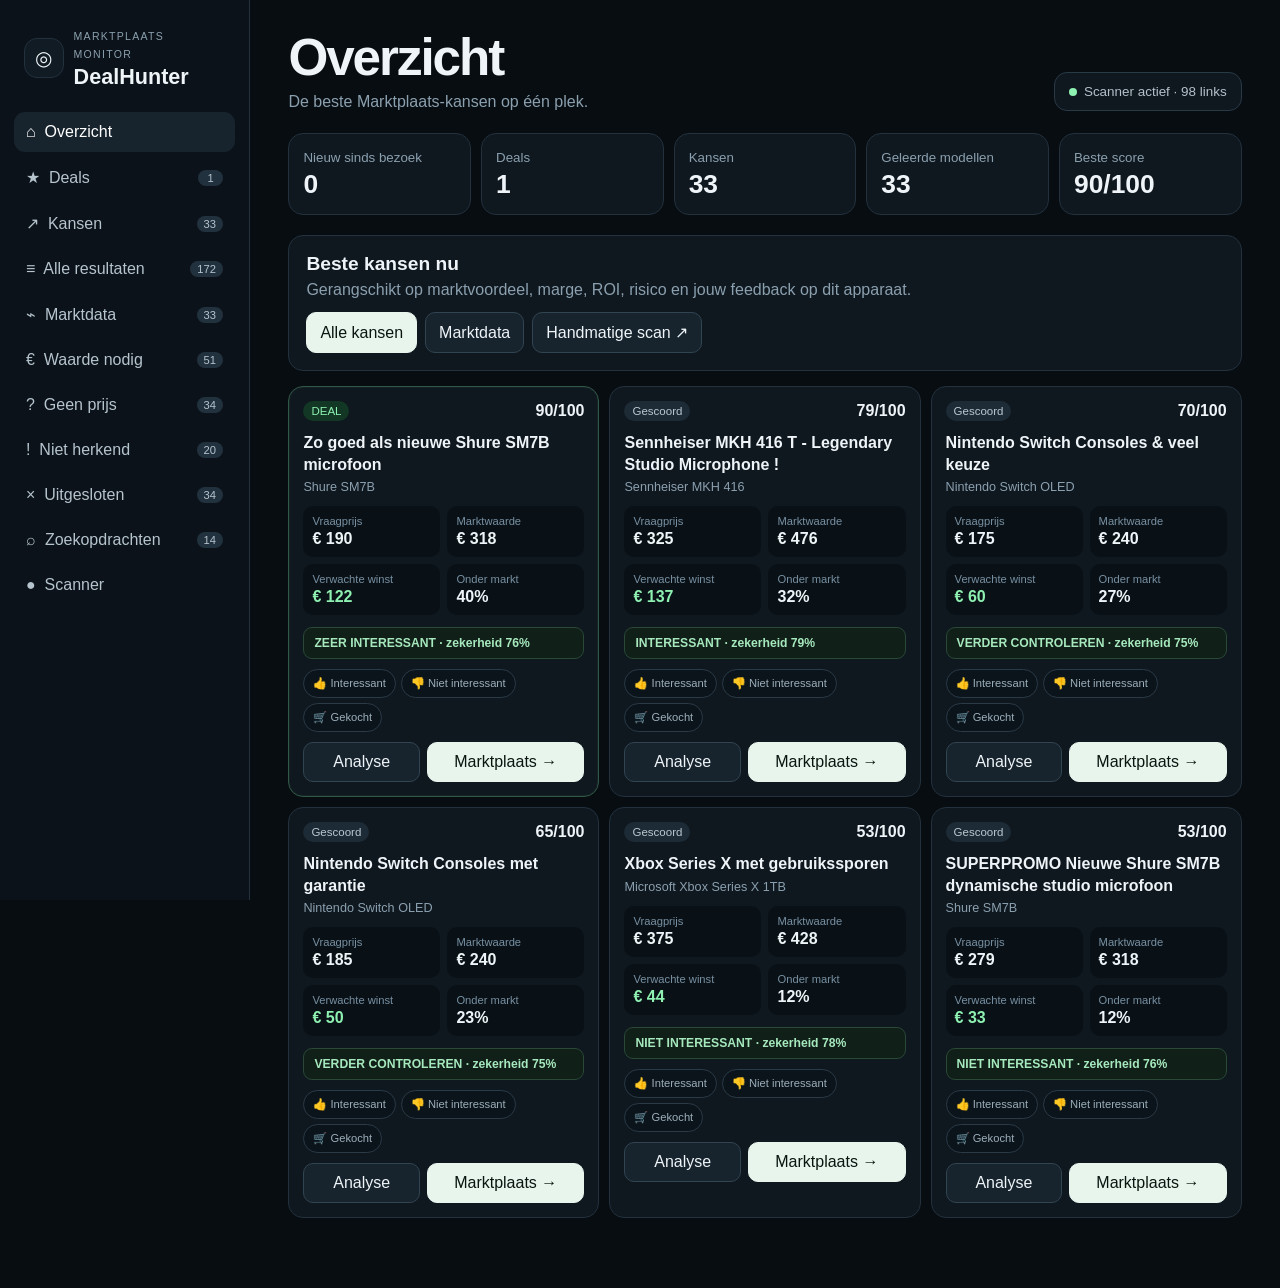
==== commit 17f9c7a2: "feat: load multi-source valuation UI" ====
--- a/docs/index.html
+++ b/docs/index.html
@@ -35,5 +35,6 @@
   <nav class="bottomNav" id="bottomNav" aria-label="Mobiele navigatie"></nav>
 </div>
 <script src="./app.js"></script>
+<script src="./multisource.js"></script>
 </body>
 </html>
--- a/docs/app.css
+++ b/docs/app.css
@@ -1,4 +1,4 @@
-:root{font-family:Inter,ui-sans-serif,-apple-system,BlinkMacSystemFont,"Segoe UI",sans-serif;color-scheme:dark;--bg:#080d12;--panel:#0f171f;--panel2:#121d26;--line:#22313d;--muted:#8ba0af;--text:#eef4f7;--good:#8ef0b1;--warn:#f0d184;--bad:#efa0ad;--accent:#e8f5ed;--accentText:#0b1510}*{box-sizing:border-box;-webkit-tap-highlight-color:transparent}html{background:var(--bg);scroll-behavior:smooth}body{margin:0;background:var(--bg);color:var(--text);min-height:100vh}a{color:inherit}.app{min-height:100vh;display:grid;grid-template-columns:250px minmax(0,1fr)}.side{position:sticky;top:0;height:100vh;border-right:1px solid var(--line);background:#0b1219;padding:22px 14px;overflow:auto}.brand{padding:4px 10px 22px}.brandrow{display:flex;align-items:center;gap:10px}.logo{width:40px;height:40px;border:1px solid var(--line);border-radius:13px;display:grid;place-items:center;background:#101b23;font-size:20px}.brand small{color:var(--muted);text-transform:uppercase;letter-spacing:.12em;font-size:.66rem}.brand b{display:block;font-size:1.35rem;margin-top:2px}.nav{display:grid;gap:5px}.nav a{display:flex;align-items:center;justify-content:space-between;gap:8px;text-decoration:none;color:#b6c4ce;padding:11px 12px;border-radius:11px}.nav a:hover,.nav a.active{background:#17232d;color:#fff}.count{background:#22313e;border-radius:999px;padding:2px 7px;font-size:.7rem;min-width:25px;text-align:center}.main{min-width:0;padding:28px clamp(18px,3vw,42px) 70px}.mobileTop,.bottomNav{display:none}.head{display:flex;justify-content:space-between;align-items:end;gap:18px;margin-bottom:22px}.head h1{font-size:clamp(2rem,4vw,3.2rem);letter-spacing:-.04em;margin:0}.sub{color:var(--muted);margin-top:6px;max-width:750px}.scanstatus{border:1px solid #293a47;background:var(--panel);border-radius:13px;padding:11px 14px;color:#b4c1ca;font-size:.84rem;white-space:nowrap}.okdot,.baddot{display:inline-block;width:8px;height:8px;border-radius:50%;margin-right:7px}.okdot{background:var(--good)}.baddot{background:#ef9b77}.stats{display:grid;grid-template-columns:repeat(5,1fr);gap:10px;margin-bottom:20px}.stat,.panel,.card,.searchitem{border:1px solid var(--line);background:var(--panel);border-radius:15px}.stat{padding:14px}.stat small{color:var(--muted)}.stat strong{display:block;font-size:1.65rem;margin-top:3px}.panel{padding:17px;margin-bottom:15px}.panel h2{margin:0 0 6px;font-size:1.2rem}.muted,.small{color:var(--muted)}.small{font-size:.79rem}.actions{display:flex;gap:8px;flex-wrap:wrap;margin-top:13px}.btn,.open{display:inline-flex;align-items:center;justify-content:center;text-decoration:none;font-weight:750;border-radius:10px;border:1px solid #314451;background:#17242e;color:#eef4f7;padding:10px 13px}.btn.primary,.open{background:var(--accent);border-color:var(--accent);color:var(--accentText)}.toolbar{display:grid;grid-template-columns:minmax(220px,1fr) 190px 190px;gap:9px;margin-bottom:12px}.input,.select{width:100%;border:1px solid #2b3d49;background:#0c141b;color:var(--text);border-radius:11px;padding:11px 12px;font:inherit}.tablewrap{overflow:auto;border:1px solid var(--line);border-radius:14px;background:#0c141b}table{border-collapse:collapse;width:100%;min-width:1020px}th{position:sticky;top:0;background:#121d26;color:#7890a3;text-align:left;font-size:.7rem;text-transform:uppercase;letter-spacing:.06em;padding:10px 11px;border-bottom:1px solid #253642}td{padding:11px;border-bottom:1px solid #1d2b35;vertical-align:top}.title{font-weight:760;max-width:380px}.num{white-space:nowrap}.green{color:var(--good)}.red{color:var(--bad)}.badge{display:inline-block;border-radius:999px;background:#1d2b36;color:#bac8d1;padding:4px 8px;font-size:.72rem;white-space:nowrap}.badge.deal{background:#123724;color:var(--good)}.badge.warn{background:#3b3018;color:var(--warn)}.badge.bad{background:#3a2028;color:#efacb8}.badge.out{background:#302b38;color:#cdbcec}.badge.info{background:#183243;color:#a9d8f2}.cards,.mobileCards{display:grid;grid-template-columns:repeat(auto-fit,minmax(280px,1fr));gap:10px}.mobileCards{display:none}.card{padding:14px}.cardtop{display:flex;justify-content:space-between;gap:10px;align-items:center}.score{font-weight:800}.card h3{margin:11px 0 5px;font-size:1rem;line-height:1.35}.metrics{display:grid;grid-template-columns:1fr 1fr;gap:7px;margin:12px 0}.metric{background:#091117;border-radius:10px;padding:9px}.metric small{display:block;color:#7890a2;font-size:.7rem}.metric b{display:block;margin-top:3px;font-size:1rem}.card .open{width:100%;margin-top:4px}.empty{text-align:center;padding:42px;color:var(--muted)}.searchgrid{display:grid;grid-template-columns:repeat(auto-fit,minmax(250px,1fr));gap:10px}.searchitem{padding:14px}.searchitem b{display:block}.searchitem .btn{margin-top:9px}.kv{display:grid;grid-template-columns:190px 1fr;gap:8px 16px;margin-top:14px}.kv div:nth-child(odd){color:var(--muted)}.notice{border:1px solid #4d4027;background:#241e14;color:#ead09a;border-radius:11px;padding:10px 12px;margin-bottom:14px}.moregrid{display:grid;grid-template-columns:repeat(2,minmax(0,1fr));gap:9px}.morelink{display:block;text-decoration:none;border:1px solid var(--line);background:var(--panel);border-radius:14px;padding:15px}.morelink b{display:block}.morelink span{display:block;color:var(--muted);font-size:.78rem;margin-top:4px}.installBanner{display:none}
-@media(max-width:900px){body{overscroll-behavior-y:none}.app{display:block}.side{display:none}.main{padding:14px 12px calc(96px + env(safe-area-inset-bottom))}.mobileTop{display:flex;position:sticky;top:0;z-index:30;margin:-14px -12px 16px;padding:calc(9px + env(safe-area-inset-top)) 12px 9px;background:rgba(8,13,18,.94);backdrop-filter:blur(18px);border-bottom:1px solid rgba(34,49,61,.8);align-items:center;justify-content:space-between;gap:10px}.mobileBrand{display:flex;align-items:center;gap:9px;min-width:0}.mobileBrand .logo{width:38px;height:38px}.mobileBrand b{display:block}.mobileBrand small{display:block;color:var(--muted);font-size:.7rem;white-space:nowrap;overflow:hidden;text-overflow:ellipsis;max-width:210px}.mobileScan{width:40px;height:40px;border:1px solid var(--line);background:var(--panel);border-radius:12px;display:grid;place-items:center;text-decoration:none}.head{display:block;margin-bottom:15px}.head h1{font-size:1.85rem}.sub{font-size:.86rem;line-height:1.45}.scanstatus{display:none}.stats{grid-template-columns:repeat(2,1fr);gap:8px}.stat{padding:12px}.stat strong{font-size:1.45rem}.toolbar{grid-template-columns:1fr 1fr;position:sticky;top:69px;z-index:20;background:var(--bg);padding:7px 0 9px}.toolbar .input{grid-column:1/-1}.tablewrap{display:none}.mobileCards{display:grid;grid-template-columns:1fr}.cards{grid-template-columns:1fr}.card{padding:15px;border-radius:17px}.card h3{font-size:1.02rem}.metric{padding:10px}.btn{min-height:44px}.actions .btn{flex:1 1 auto}.bottomNav{display:grid;position:fixed;left:0;right:0;bottom:0;z-index:50;grid-template-columns:repeat(5,1fr);background:rgba(10,16,22,.97);backdrop-filter:blur(20px);border-top:1px solid var(--line);padding:6px 6px calc(6px + env(safe-area-inset-bottom))}.bottomNav a{text-decoration:none;text-align:center;color:#8397a7;padding:6px 2px 4px;border-radius:10px;font-size:.66rem}.bottomNav a .ico{display:block;font-size:1.25rem;line-height:1.15;margin-bottom:2px}.bottomNav a.active{color:#fff;background:#15212a}.kv{grid-template-columns:1fr;gap:3px}.kv div:nth-child(odd){font-weight:700;margin-top:9px}.searchgrid{grid-template-columns:1fr}.moregrid{grid-template-columns:1fr 1fr}.installBanner{display:block}.desktopOnly{display:none!important}}
+:root{font-family:Inter,ui-sans-serif,-apple-system,BlinkMacSystemFont,"Segoe UI",sans-serif;color-scheme:dark;--bg:#080d12;--panel:#0f171f;--panel2:#121d26;--line:#22313d;--muted:#8ba0af;--text:#eef4f7;--good:#8ef0b1;--warn:#f0d184;--bad:#efa0ad;--accent:#e8f5ed;--accentText:#0b1510}*{box-sizing:border-box;-webkit-tap-highlight-color:transparent}html{background:var(--bg);scroll-behavior:smooth}body{margin:0;background:var(--bg);color:var(--text);min-height:100vh}body.modalOpen{overflow:hidden}a{color:inherit}.app{min-height:100vh;display:grid;grid-template-columns:250px minmax(0,1fr)}.side{position:sticky;top:0;height:100vh;border-right:1px solid var(--line);background:#0b1219;padding:22px 14px;overflow:auto}.brand{padding:4px 10px 22px}.brandrow{display:flex;align-items:center;gap:10px}.logo{width:40px;height:40px;border:1px solid var(--line);border-radius:13px;display:grid;place-items:center;background:#101b23;font-size:20px}.brand small{color:var(--muted);text-transform:uppercase;letter-spacing:.12em;font-size:.66rem}.brand b{display:block;font-size:1.35rem;margin-top:2px}.nav{display:grid;gap:5px}.nav a{display:flex;align-items:center;justify-content:space-between;gap:8px;text-decoration:none;color:#b6c4ce;padding:11px 12px;border-radius:11px}.nav a:hover,.nav a.active{background:#17232d;color:#fff}.count{background:#22313e;border-radius:999px;padding:2px 7px;font-size:.7rem;min-width:25px;text-align:center}.main{min-width:0;padding:28px clamp(18px,3vw,42px) 70px}.mobileTop,.bottomNav{display:none}.head{display:flex;justify-content:space-between;align-items:end;gap:18px;margin-bottom:22px}.head h1{font-size:clamp(2rem,4vw,3.2rem);letter-spacing:-.04em;margin:0}.sub{color:var(--muted);margin-top:6px;max-width:750px}.scanstatus{border:1px solid #293a47;background:var(--panel);border-radius:13px;padding:11px 14px;color:#b4c1ca;font-size:.84rem;white-space:nowrap}.okdot,.baddot{display:inline-block;width:8px;height:8px;border-radius:50%;margin-right:7px}.okdot{background:var(--good)}.baddot{background:#ef9b77}.stats{display:grid;grid-template-columns:repeat(5,1fr);gap:10px;margin-bottom:20px}.stat,.panel,.card,.searchitem,.marketCard{border:1px solid var(--line);background:var(--panel);border-radius:15px}.stat{padding:14px}.stat small{color:var(--muted)}.stat strong{display:block;font-size:1.65rem;margin-top:3px}.panel{padding:17px;margin-bottom:15px}.panel h2{margin:0 0 6px;font-size:1.2rem}.muted,.small{color:var(--muted)}.small{font-size:.79rem}.actions{display:flex;gap:8px;flex-wrap:wrap;margin-top:13px}.btn,.open{display:inline-flex;align-items:center;justify-content:center;text-decoration:none;font-weight:750;border-radius:10px;border:1px solid #314451;background:#17242e;color:#eef4f7;padding:10px 13px;font:inherit;cursor:pointer}.btn.primary,.open{background:var(--accent);border-color:var(--accent);color:var(--accentText)}.btn.compact,.open.compact{padding:7px 9px;font-size:.78rem}.toolbar{display:grid;grid-template-columns:minmax(220px,1fr) 190px 190px;gap:9px;margin-bottom:12px}.input,.select{width:100%;border:1px solid #2b3d49;background:#0c141b;color:var(--text);border-radius:11px;padding:11px 12px;font:inherit}.tablewrap{overflow:auto;border:1px solid var(--line);border-radius:14px;background:#0c141b}table{border-collapse:collapse;width:100%;min-width:1140px}th{position:sticky;top:0;background:#121d26;color:#7890a3;text-align:left;font-size:.7rem;text-transform:uppercase;letter-spacing:.06em;padding:10px 11px;border-bottom:1px solid #253642}td{padding:11px;border-bottom:1px solid #1d2b35;vertical-align:top}.title{font-weight:760;max-width:380px}.num{white-space:nowrap}.green{color:var(--good)}.red{color:var(--bad)}.badge{display:inline-block;border-radius:999px;background:#1d2b36;color:#bac8d1;padding:4px 8px;font-size:.72rem;white-space:nowrap}.badge.deal{background:#123724;color:var(--good)}.badge.warn{background:#3b3018;color:var(--warn)}.badge.bad{background:#3a2028;color:#efacb8}.badge.out{background:#302b38;color:#cdbcec}.badge.info{background:#183243;color:#a9d8f2}.badge.bought{background:#17364a;color:#9ee0ff}.priceDrop{display:inline-block;border-radius:999px;background:#153927;color:#8ff0b1;padding:4px 8px;font-size:.72rem;font-weight:800}.cards,.mobileCards,.marketGrid{display:grid;grid-template-columns:repeat(auto-fit,minmax(280px,1fr));gap:10px}.mobileCards{display:none}.card,.marketCard{padding:14px}.card.hot{border-color:#315844;box-shadow:0 0 0 1px rgba(142,240,177,.05) inset}.cardtop{display:flex;justify-content:space-between;gap:10px;align-items:center}.score{font-weight:800;text-align:right}.score small{display:block;color:#91bda1;font-size:.62rem;font-weight:700}.card h3,.marketCard h3{margin:11px 0 5px;font-size:1rem;line-height:1.35}.metrics{display:grid;grid-template-columns:1fr 1fr;gap:7px;margin:12px 0}.metric{background:#091117;border-radius:10px;padding:9px}.metric small{display:block;color:#7890a2;font-size:.7rem}.metric b{display:block;margin-top:3px;font-size:1rem}.recommendation{background:#111f19;border:1px solid #294836;color:#a6e9bd;border-radius:9px;padding:8px 10px;font-size:.76rem;font-weight:800;margin:10px 0}.recommendation.big{font-size:.9rem;padding:11px 13px}.feedback{display:flex;gap:5px;margin:10px 0;flex-wrap:wrap}.feedback button{border:1px solid #2a3a46;background:#0b141b;color:#9dafbb;border-radius:999px;padding:7px 9px;font-size:.7rem;cursor:pointer}.feedback button.selected{background:#20362b;color:#b7efc9;border-color:#3c6750}.cardActions{display:grid;grid-template-columns:1fr 1.35fr;gap:7px;margin-top:8px}.cardActions .open,.cardActions .btn{width:100%}.empty{text-align:center;padding:42px;color:var(--muted)}.searchgrid{display:grid;grid-template-columns:repeat(auto-fit,minmax(250px,1fr));gap:10px}.searchitem{padding:14px}.searchitem b{display:block}.searchitem .btn{margin-top:9px}.kv{display:grid;grid-template-columns:190px 1fr;gap:8px 16px;margin-top:14px}.kv div:nth-child(odd){color:var(--muted)}.compactKv{grid-template-columns:120px 1fr;font-size:.82rem}.notice{border:1px solid #4d4027;background:#241e14;color:#ead09a;border-radius:11px;padding:10px 12px;margin-bottom:14px}.moregrid{display:grid;grid-template-columns:repeat(2,minmax(0,1fr));gap:9px}.morelink{display:block;text-decoration:none;border:1px solid var(--line);background:var(--panel);border-radius:14px;padding:15px}.morelink b{display:block}.morelink span{display:block;color:var(--muted);font-size:.78rem;margin-top:4px}.installBanner{display:none}.resultCount{margin-top:10px}.sectionHead{margin:24px 2px 10px}.sectionHead h2{margin:0}.freshPanel{display:flex;align-items:center;justify-content:space-between;gap:15px}.freshPanel .actions{margin:0}.marketCard{min-width:0}.spark{width:100%;height:70px;background:#091117;border-radius:9px;margin-top:10px}.spark polyline{stroke:#a9d8f2;stroke-width:2}.sparkLabels{display:flex;justify-content:space-between;color:var(--muted);font-size:.68rem;margin:3px 2px 8px}.modalOverlay{display:none;position:fixed;inset:0;z-index:100;background:rgba(2,6,9,.78);backdrop-filter:blur(8px);padding:28px;overflow:auto}.modalOverlay.open{display:flex;align-items:flex-start;justify-content:center}.modal{width:min(980px,100%);margin:auto;background:#0b1219;border:1px solid #30414d;border-radius:20px;padding:22px;box-shadow:0 25px 80px rgba(0,0,0,.45)}.modalHead{display:flex;justify-content:space-between;gap:16px;align-items:flex-start}.modalHead h2{margin:10px 0 5px;font-size:1.55rem;line-height:1.25}.modalClose{width:40px;height:40px;border-radius:50%;border:1px solid var(--line);background:#121e27;color:#fff;font-size:1.6rem;cursor:pointer;flex:0 0 auto}.detailHero{display:grid;grid-template-columns:repeat(4,1fr);gap:8px;margin:18px 0 10px}.detailHero>div{background:#091117;border-radius:11px;padding:12px}.detailHero small{display:block;color:var(--muted);font-size:.72rem}.detailHero strong{display:block;font-size:1.3rem;margin-top:4px}.detailGrid{display:grid;grid-template-columns:1fr 1fr;gap:10px;margin-top:10px}.detailSection{background:#0e1820;border:1px solid #1e2e39;border-radius:13px;padding:14px;min-width:0}.detailSection h3{margin:0 0 11px;font-size:.98rem}.bidGrid{display:grid;grid-template-columns:repeat(3,1fr);gap:7px;margin-bottom:9px}.bidGrid>div{background:#091117;border-radius:9px;padding:9px}.bidGrid small{display:block;color:var(--muted);font-size:.66rem}.bidGrid b{display:block;font-size:1.08rem;margin-top:3px}.barRow{display:grid;grid-template-columns:105px 1fr 38px;gap:8px;align-items:center;margin:7px 0;font-size:.72rem}.bar{height:8px;background:#091117;border-radius:999px;overflow:hidden}.bar i{display:block;height:100%;background:#7fb49a;border-radius:999px}.barRow.penalty .bar i{background:#c7838f}.barRow b{text-align:right}.riskNumber{font-size:2rem;font-weight:800}.modalActions{display:flex;justify-content:flex-end;margin-top:13px}.modalActions .open{min-width:220px}
+@media(max-width:900px){body{overscroll-behavior-y:none}.app{display:block}.side{display:none}.main{padding:14px 12px calc(96px + env(safe-area-inset-bottom))}.mobileTop{display:flex;position:sticky;top:0;z-index:30;margin:-14px -12px 16px;padding:calc(9px + env(safe-area-inset-top)) 12px 9px;background:rgba(8,13,18,.94);backdrop-filter:blur(18px);border-bottom:1px solid rgba(34,49,61,.8);align-items:center;justify-content:space-between;gap:10px}.mobileBrand{display:flex;align-items:center;gap:9px;min-width:0}.mobileBrand .logo{width:38px;height:38px}.mobileBrand b{display:block}.mobileBrand small{display:block;color:var(--muted);font-size:.7rem;white-space:nowrap;overflow:hidden;text-overflow:ellipsis;max-width:210px}.mobileScan{width:40px;height:40px;border:1px solid var(--line);background:var(--panel);border-radius:12px;display:grid;place-items:center;text-decoration:none}.mobileGood{color:var(--good)}.mobileBad{color:var(--bad)}.head{display:block;margin-bottom:15px}.head h1{font-size:1.85rem}.sub{font-size:.86rem;line-height:1.45}.scanstatus{display:none}.stats{grid-template-columns:repeat(2,1fr);gap:8px}.stat{padding:12px}.stat strong{font-size:1.45rem}.toolbar{grid-template-columns:1fr 1fr;position:sticky;top:69px;z-index:20;background:var(--bg);padding:7px 0 9px}.toolbar .input{grid-column:1/-1}.tablewrap{display:none}.mobileCards{display:grid;grid-template-columns:1fr}.cards,.marketGrid{grid-template-columns:1fr}.card,.marketCard{padding:15px;border-radius:17px}.card h3{font-size:1.02rem}.metric{padding:10px}.btn{min-height:44px}.actions .btn{flex:1 1 auto}.bottomNav{display:grid;position:fixed;left:0;right:0;bottom:0;z-index:50;grid-template-columns:repeat(5,1fr);background:rgba(10,16,22,.97);backdrop-filter:blur(20px);border-top:1px solid var(--line);padding:6px 6px calc(6px + env(safe-area-inset-bottom))}.bottomNav a{text-decoration:none;text-align:center;color:#8397a7;padding:6px 2px 4px;border-radius:10px;font-size:.66rem}.bottomNav a .ico{display:block;font-size:1.25rem;line-height:1.15;margin-bottom:2px}.bottomNav a.active{color:#fff;background:#15212a}.kv{grid-template-columns:1fr;gap:3px}.kv div:nth-child(odd){font-weight:700;margin-top:9px}.compactKv{grid-template-columns:1fr}.searchgrid{grid-template-columns:1fr}.moregrid{grid-template-columns:1fr 1fr}.installBanner{display:block}.desktopOnly{display:none!important}.freshPanel{display:block}.freshPanel .actions{margin-top:12px}.feedback{display:grid;grid-template-columns:repeat(3,1fr)}.feedback button{padding:8px 5px;font-size:.66rem}.modalOverlay{padding:0;align-items:flex-end!important}.modal{margin:auto 0 0;border-radius:20px 20px 0 0;padding:17px 13px calc(22px + env(safe-area-inset-bottom));max-height:92vh;overflow:auto}.modalHead h2{font-size:1.2rem}.detailHero{grid-template-columns:1fr 1fr}.detailHero strong{font-size:1.12rem}.detailGrid{grid-template-columns:1fr}.bidGrid{grid-template-columns:repeat(3,1fr)}.modalActions .open{width:100%;min-width:0}.barRow{grid-template-columns:90px 1fr 35px}}
 @media(min-width:901px){.mobileOnly{display:none!important}}
-@media(max-width:390px){.moregrid{grid-template-columns:1fr}.stats{grid-template-columns:1fr 1fr}.mobileBrand small{max-width:160px}}
+@media(max-width:390px){.moregrid{grid-template-columns:1fr}.stats{grid-template-columns:1fr 1fr}.mobileBrand small{max-width:160px}.bidGrid{grid-template-columns:1fr 1fr}.cardActions{grid-template-columns:1fr}.feedback{grid-template-columns:1fr 1fr 1fr}}
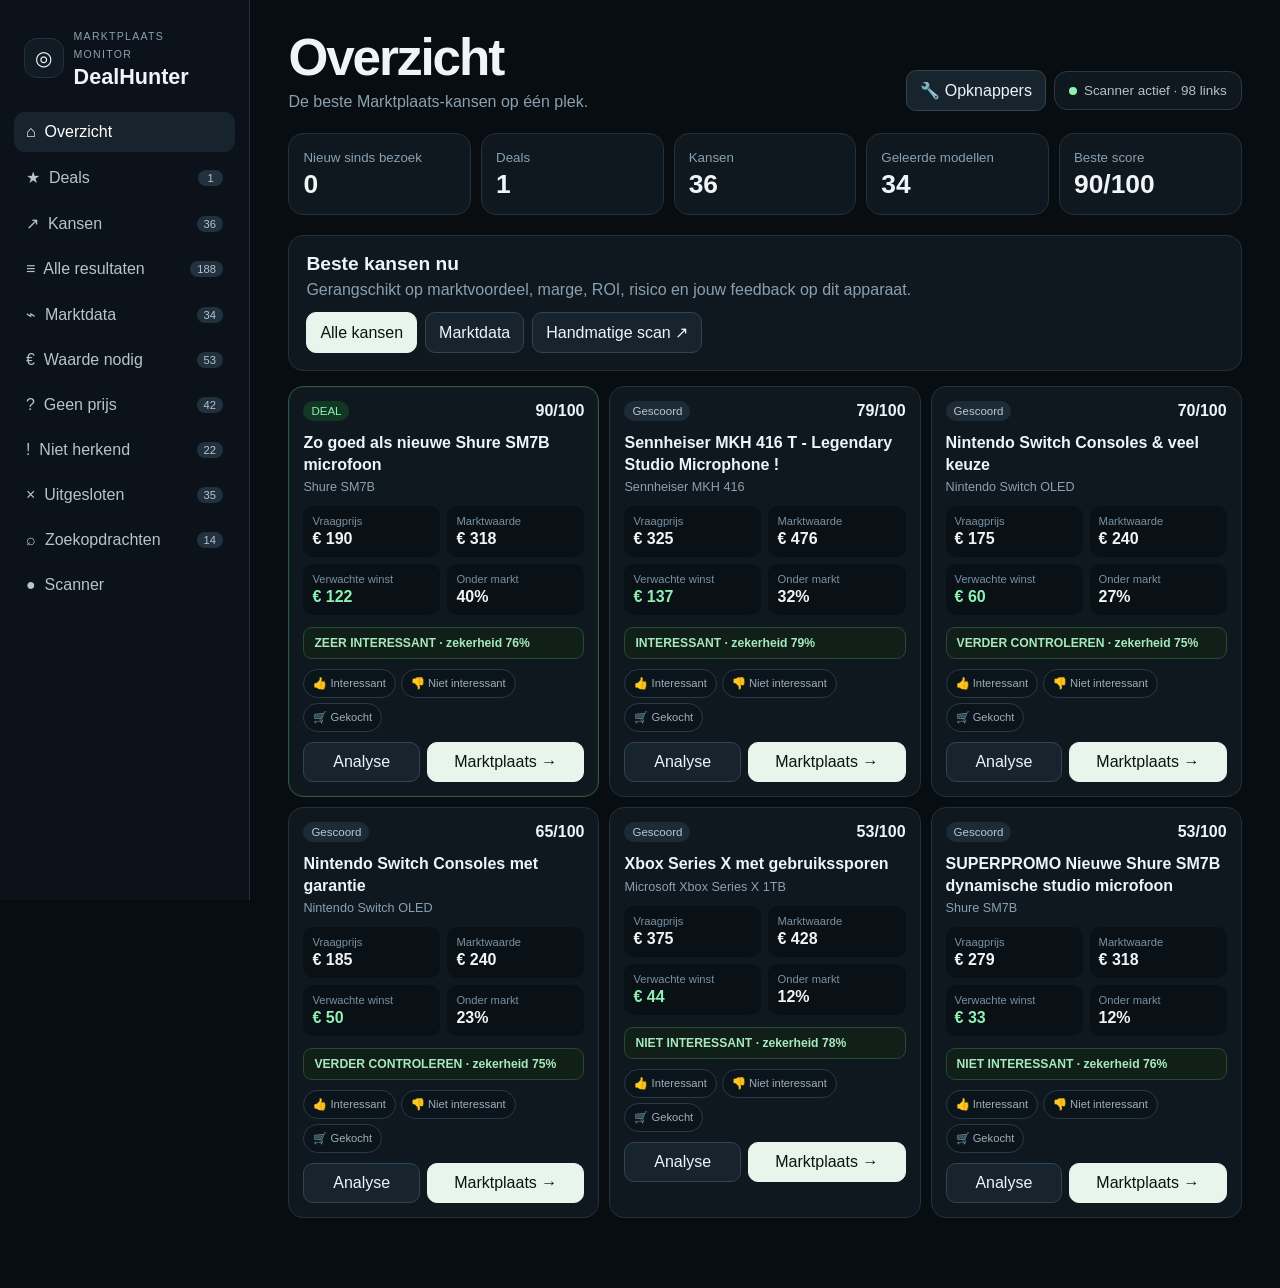
==== commit b77c70ad: "ui: link repair-deals dashboard" ====
--- a/docs/index.html
+++ b/docs/index.html
@@ -22,12 +22,12 @@
   <main class="main">
     <header class="mobileTop">
       <div class="mobileBrand"><div class="logo">◎</div><div><b>DealHunter</b><small>Marktplaats dealmonitor</small></div></div>
-      <a class="mobileScan" id="mobileStatus" href="#scanner" aria-label="Scannerstatus">●</a>
+      <div style="display:flex;gap:8px;align-items:center"><a class="mobileScan" href="./repairs.html" aria-label="Opknappers">🔧</a><a class="mobileScan" id="mobileStatus" href="#scanner" aria-label="Scannerstatus">●</a></div>
     </header>
 
     <div class="head">
       <div><h1 id="pageTitle">Overzicht</h1><div class="sub" id="pageSub">De beste Marktplaats-kansen op één plek.</div></div>
-      <div class="scanstatus" id="scanStatus">Laden…</div>
+      <div style="display:flex;gap:8px;align-items:center"><a class="btn" href="./repairs.html">🔧 Opknappers</a><div class="scanstatus" id="scanStatus">Laden…</div></div>
     </div>
     <div id="content"></div>
   </main>
